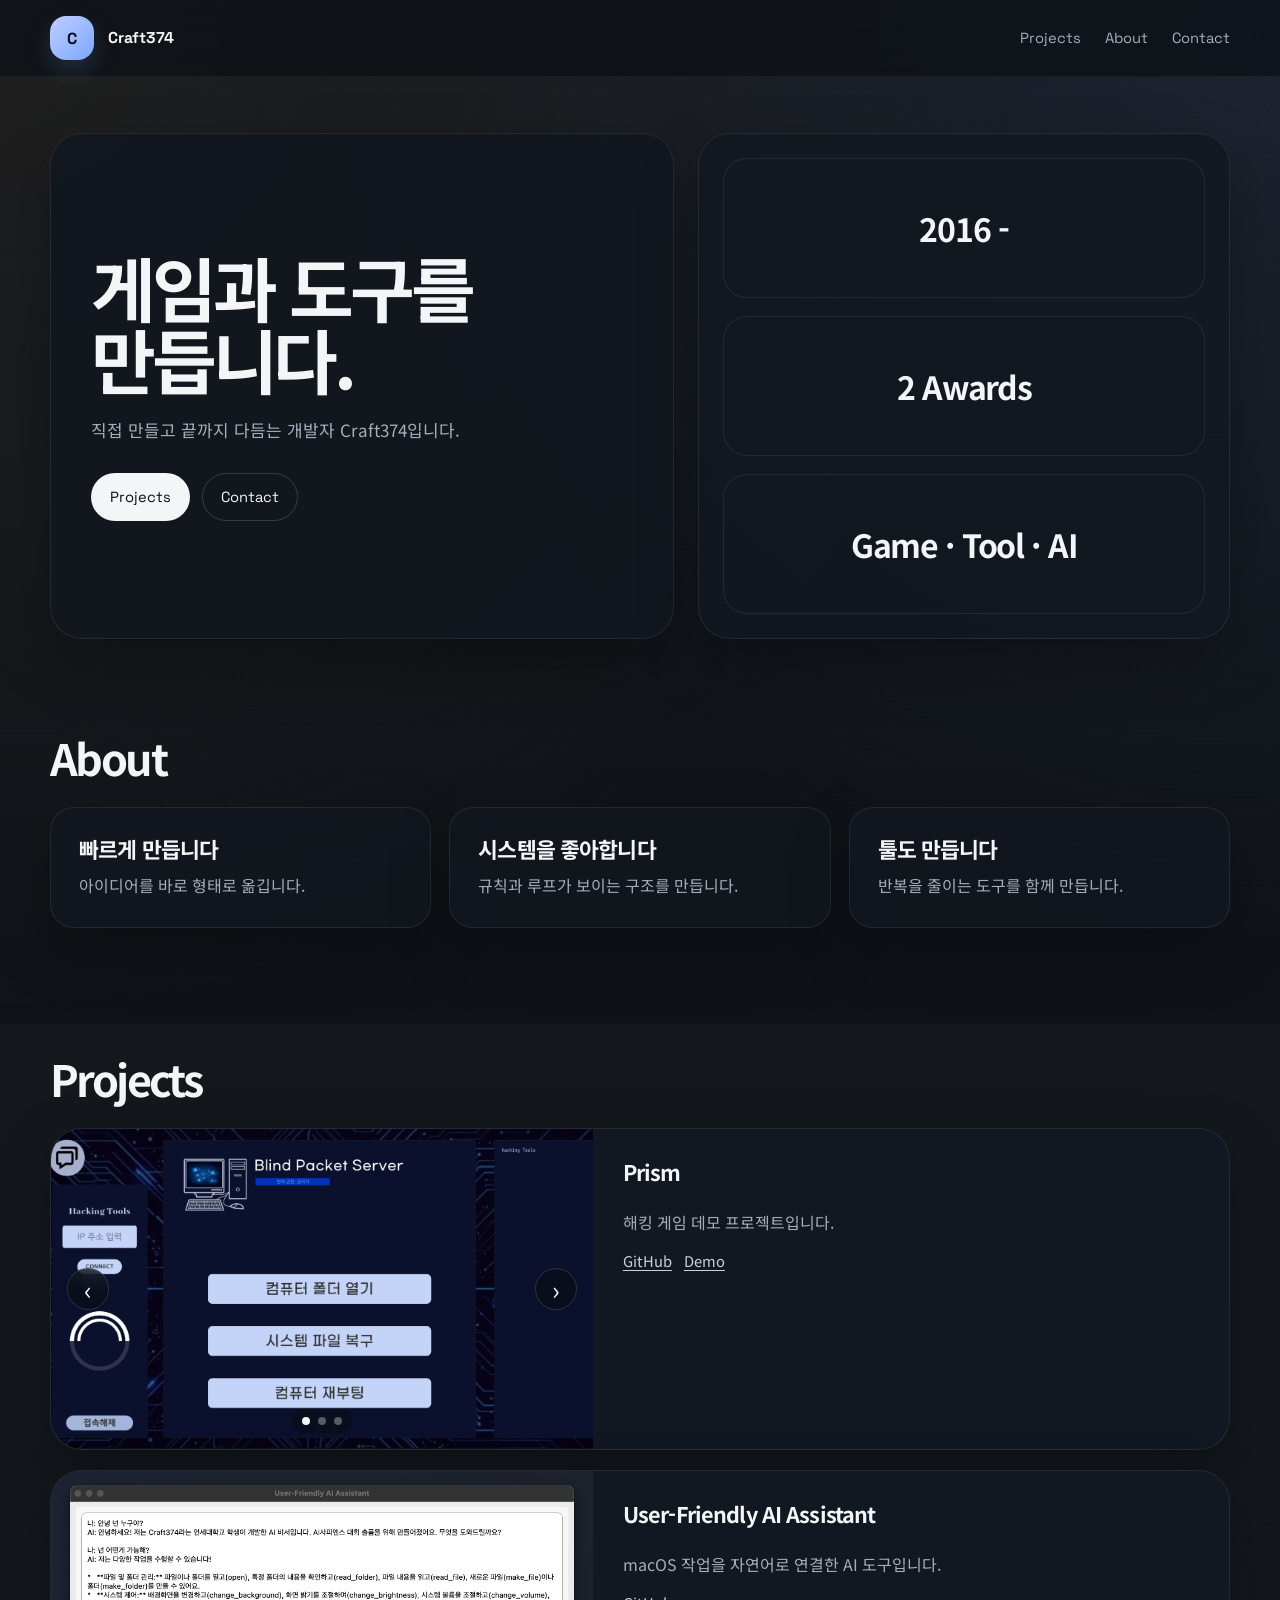
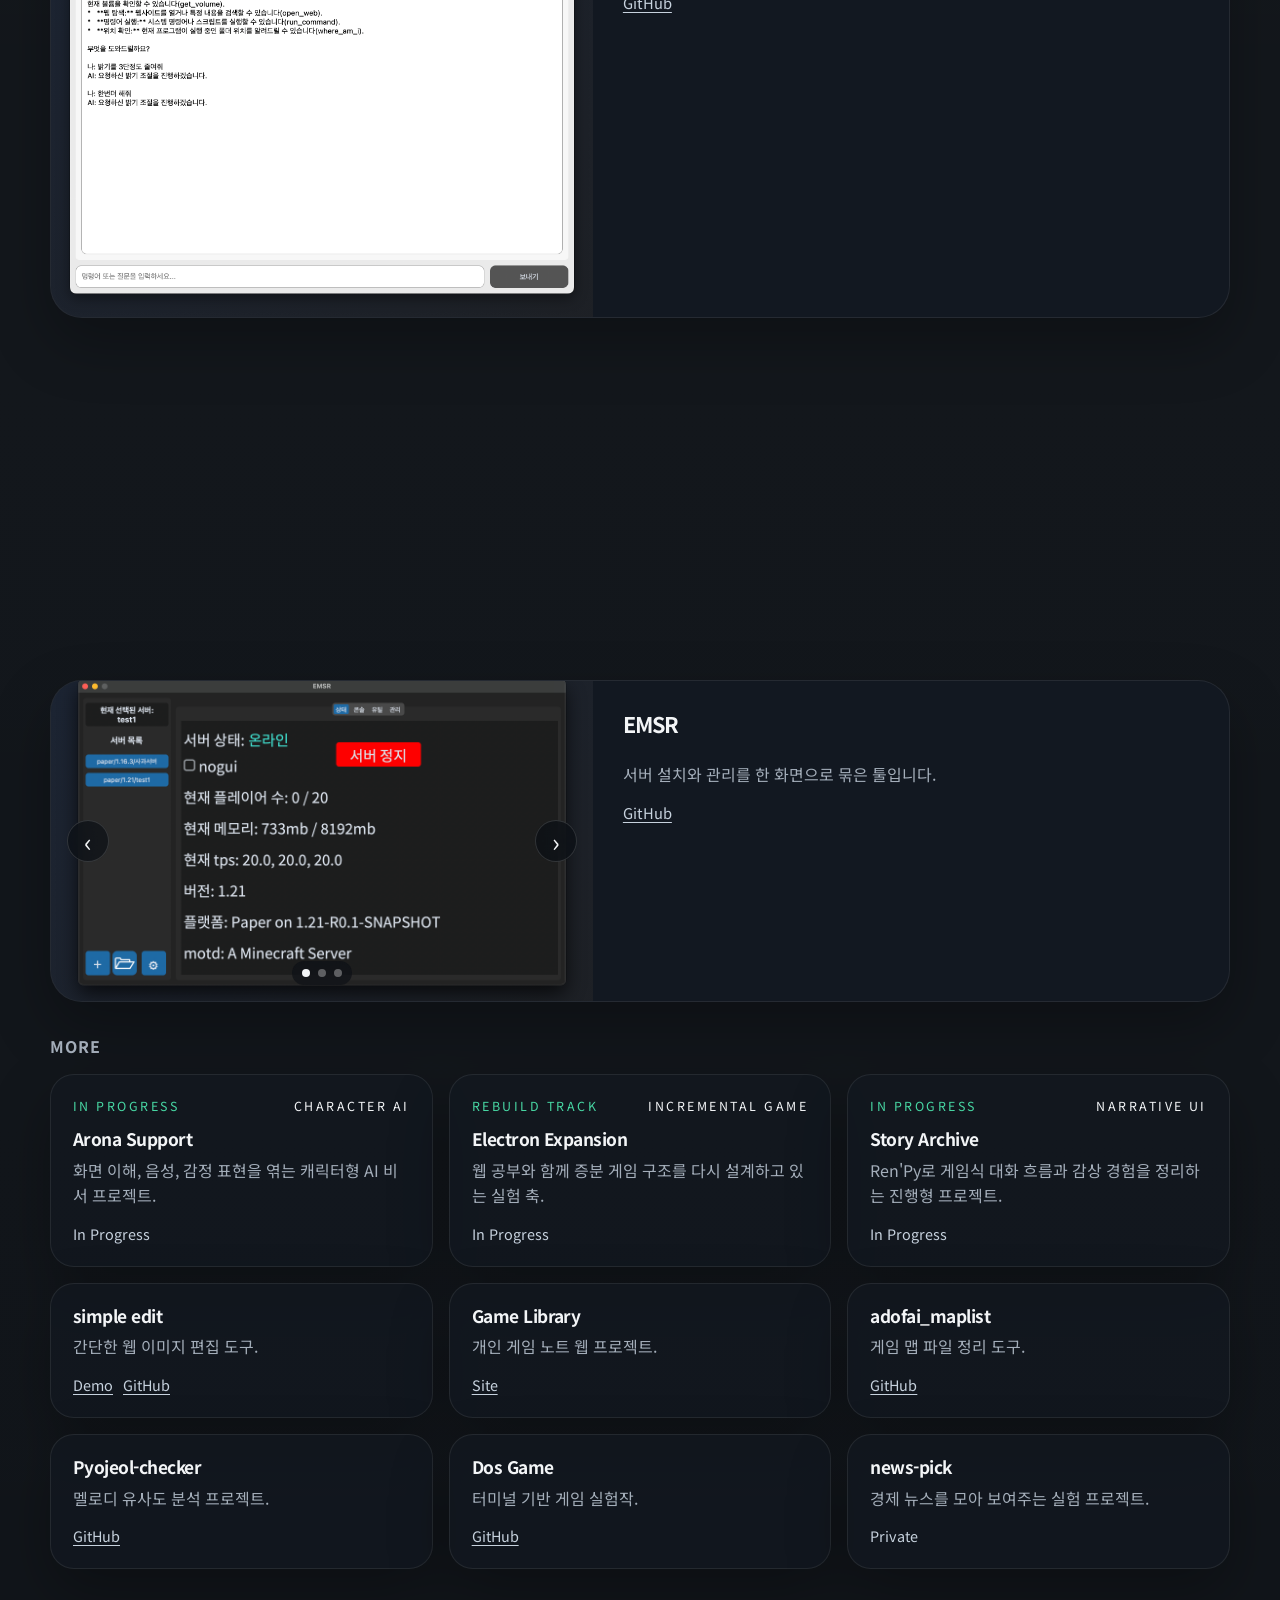
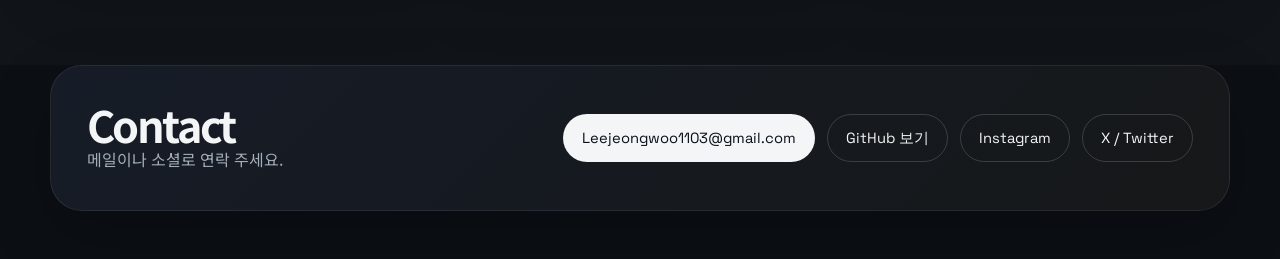
==== backup/index.html @ dc382eef "backup" ====
<!doctype html>
<html lang="ko">
  <head>
    <meta charset="UTF-8" />
    <meta
      name="viewport"
      content="width=device-width, initial-scale=1.0"
    />
    <title>Craft374 | Portfolio</title>
    <meta
      name="description"
      content="Craft374의 프로젝트와 작업을 담은 포트폴리오."
    />
    <meta name="theme-color" content="#0c1015" />
    <link rel="preconnect" href="https://fonts.googleapis.com" />
    <link rel="preconnect" href="https://fonts.gstatic.com" crossorigin />
    <link
      href="https://fonts.googleapis.com/css2?family=Noto+Sans+KR:wght@400;500;700;800&family=Space+Grotesk:wght@500;700&display=swap"
      rel="stylesheet"
    />
    <link rel="stylesheet" href="./styles.css" />
    <script defer src="./script.js"></script>
  </head>
  <body>
    <header class="site-header">
      <div class="shell site-header__inner">
        <a class="brand" href="#top" aria-label="맨 위로 이동">
          <span class="brand__mark">C</span>
          <span class="brand__text">
            <strong>Craft374</strong>
          </span>
        </a>

        <button
          class="nav-toggle"
          type="button"
          aria-expanded="false"
          aria-controls="site-nav"
          aria-label="메뉴 열기"
        >
          <span></span>
          <span></span>
        </button>

        <nav class="site-nav" id="site-nav" aria-label="주요 메뉴">
          <a href="#projects" data-nav-link>Projects</a>
          <a href="#about" data-nav-link>About</a>
          <a href="#contact" data-nav-link>Contact</a>
        </nav>
      </div>
    </header>

    <main id="top">
      <section class="hero" id="intro">
        <div class="shell hero__inner">
          <div class="hero__copy" data-reveal>
            <h1>
              게임과 도구를
              <br />
              만듭니다.
            </h1>
            <p class="hero__lede">
              직접 만들고 끝까지 다듬는 개발자 Craft374입니다.
            </p>

            <div class="hero__actions">
              <a class="button button--primary" href="#projects">Projects</a>
              <a class="button button--secondary" href="#contact">Contact</a>
            </div>
          </div>

          <aside class="hero__panel" data-reveal>
            <div class="hero-facts">
              <article class="hero-card hero-card--stat">
                <strong>2016 -</strong>
              </article>
              <article class="hero-card hero-card--stat">
                <strong>2 Awards</strong>
              </article>
              <article class="hero-card hero-card--stat">
                <strong>Game · Tool · AI</strong>
              </article>
            </div>
          </aside>
        </div>
      </section>

      <section class="section" id="about">
        <div class="shell">
          <div class="section-heading" data-reveal>
            <h2>About</h2>
          </div>

          <div class="summary-grid">
            <article class="summary-card" data-reveal>
              <h3>빠르게 만듭니다</h3>
              <p>아이디어를 바로 형태로 옮깁니다.</p>
            </article>

            <article class="summary-card" data-reveal>
              <h3>시스템을 좋아합니다</h3>
              <p>규칙과 루프가 보이는 구조를 만듭니다.</p>
            </article>

            <article class="summary-card" data-reveal>
              <h3>툴도 만듭니다</h3>
              <p>반복을 줄이는 도구를 함께 만듭니다.</p>
            </article>
          </div>
        </div>
      </section>

      <section class="section section--soft" id="projects">
        <div class="shell">
          <div class="section-heading" data-reveal>
            <h2>Projects</h2>
          </div>

          <div class="project-list">
            <article class="project-card" data-reveal>
              <div class="project-card__media">
                <div class="project-carousel" data-carousel>
                  <div class="project-carousel__track">
                    <figure class="project-carousel__slide is-active">
                      <img
                        src="../assets/projects/prism-1.webp"
                        alt="Prism 프로젝트 화면 1"
                        loading="lazy"
                      />
                    </figure>
                    <figure class="project-carousel__slide">
                      <img
                        src="../assets/projects/prism-2.webp"
                        alt="Prism 프로젝트 화면 2"
                        loading="lazy"
                      />
                    </figure>
                    <figure class="project-carousel__slide">
                      <img
                        src="../assets/projects/prism-3.webp"
                        alt="Prism 프로젝트 화면 3"
                        loading="lazy"
                      />
                    </figure>
                  </div>
                  <button class="project-carousel__button project-carousel__button--prev" type="button" data-carousel-prev aria-label="이전 이미지">
                    <span aria-hidden="true">‹</span>
                  </button>
                  <button class="project-carousel__button project-carousel__button--next" type="button" data-carousel-next aria-label="다음 이미지">
                    <span aria-hidden="true">›</span>
                  </button>
                  <div class="project-carousel__dots">
                    <button class="project-carousel__dot is-active" type="button" data-carousel-dot="0" aria-label="Prism 이미지 1"></button>
                    <button class="project-carousel__dot" type="button" data-carousel-dot="1" aria-label="Prism 이미지 2"></button>
                    <button class="project-carousel__dot" type="button" data-carousel-dot="2" aria-label="Prism 이미지 3"></button>
                  </div>
                </div>
              </div>

              <div class="project-card__body">
                <h3>Prism</h3>
                <p>해킹 게임 데모 프로젝트입니다.</p>
                <div class="project-card__actions">
                  <a href="https://github.com/Craft374/Prism" target="_blank" rel="noreferrer">
                    GitHub
                  </a>
                  <a href="http://prism-project.kro.kr/" target="_blank" rel="noreferrer">
                    Demo
                  </a>
                </div>
              </div>
            </article>

            <article class="project-card" data-reveal>
              <div class="project-card__media">
                <img
                  src="../assets/projects/assistant-demo.webp"
                  alt="User-Friendly AI Assistant 대표 화면"
                  loading="lazy"
                />
              </div>

              <div class="project-card__body">
                <h3>User-Friendly AI Assistant</h3>
                <p>macOS 작업을 자연어로 연결한 AI 도구입니다.</p>
                <div class="project-card__actions">
                  <a
                    href="https://github.com/Craft374/User-Friendly-AI-Assistant"
                    target="_blank"
                    rel="noreferrer"
                  >
                    GitHub
                  </a>
                </div>
              </div>
            </article>

            <article class="project-card" data-reveal>
              <div class="project-card__media project-card__media--root">
                <div class="video-frame">
                  <iframe
                    src="https://www.youtube-nocookie.com/embed/mkcbecmEHtA?rel=0&modestbranding=1"
                    title="Root 프로젝트 영상"
                    loading="lazy"
                    allow="accelerometer; autoplay; clipboard-write; encrypted-media; gyroscope; picture-in-picture; web-share"
                    referrerpolicy="strict-origin-when-cross-origin"
                    allowfullscreen
                  ></iframe>
                </div>
              </div>

              <div class="project-card__body">
                <h3>Root</h3>
                <p>스터디 플래너 앱 프로젝트입니다.</p>
                <div class="project-card__actions">
                  <a
                    href="https://github.com/Craft374/Yangil_Study_Planner"
                    target="_blank"
                    rel="noreferrer"
                  >
                    GitHub
                  </a>
                  <a
                    href="https://www.youtube.com/watch?v=mkcbecmEHtA"
                    target="_blank"
                    rel="noreferrer"
                  >
                    Video
                  </a>
                </div>
              </div>
            </article>

            <article class="project-card" data-reveal>
              <div class="project-card__media">
                <div class="project-carousel" data-carousel>
                  <div class="project-carousel__track">
                    <figure class="project-carousel__slide is-active">
                      <img
                        src="../assets/projects/emsr-dashboard-1.webp"
                        alt="EMSR 프로젝트 화면 1"
                        loading="lazy"
                      />
                    </figure>
                    <figure class="project-carousel__slide">
                      <img
                        src="../assets/projects/emsr-dashboard-2.webp"
                        alt="EMSR 프로젝트 화면 2"
                        loading="lazy"
                      />
                    </figure>
                    <figure class="project-carousel__slide">
                      <img
                        src="../assets/projects/emsr-dashboard-3.webp"
                        alt="EMSR 프로젝트 화면 3"
                        loading="lazy"
                      />
                    </figure>
                  </div>
                  <button class="project-carousel__button project-carousel__button--prev" type="button" data-carousel-prev aria-label="이전 이미지">
                    <span aria-hidden="true">‹</span>
                  </button>
                  <button class="project-carousel__button project-carousel__button--next" type="button" data-carousel-next aria-label="다음 이미지">
                    <span aria-hidden="true">›</span>
                  </button>
                  <div class="project-carousel__dots">
                    <button class="project-carousel__dot is-active" type="button" data-carousel-dot="0" aria-label="EMSR 이미지 1"></button>
                    <button class="project-carousel__dot" type="button" data-carousel-dot="1" aria-label="EMSR 이미지 2"></button>
                    <button class="project-carousel__dot" type="button" data-carousel-dot="2" aria-label="EMSR 이미지 3"></button>
                  </div>
                </div>
              </div>

              <div class="project-card__body">
                <h3>EMSR</h3>
                <p>서버 설치와 관리를 한 화면으로 묶은 툴입니다.</p>
                <div class="project-card__actions">
                  <a
                    href="https://github.com/Craft374/Minecraft_server_manger"
                    target="_blank"
                    rel="noreferrer"
                  >
                    GitHub
                  </a>
                </div>
              </div>
            </article>
          </div>

          <div class="minor-projects" data-reveal>
            <h3 class="minor-projects__title">More</h3>
            <div class="minor-projects__grid">
              <article class="minor-card">
                <div class="minor-card__meta">
                  <span>In Progress</span>
                  <span>Character AI</span>
                </div>
                <h4>Arona Support</h4>
                <p>화면 이해, 음성, 감정 표현을 엮는 캐릭터형 AI 비서 프로젝트.</p>
                <div class="minor-card__actions">
                  <span>In Progress</span>
                </div>
              </article>

              <article class="minor-card">
                <div class="minor-card__meta">
                  <span>Rebuild Track</span>
                  <span>Incremental Game</span>
                </div>
                <h4>Electron Expansion</h4>
                <p>웹 공부와 함께 증분 게임 구조를 다시 설계하고 있는 실험 축.</p>
                <div class="minor-card__actions">
                  <span>In Progress</span>
                </div>
              </article>

              <article class="minor-card">
                <div class="minor-card__meta">
                  <span>In Progress</span>
                  <span>Narrative UI</span>
                </div>
                <h4>Story Archive</h4>
                <p>Ren'Py로 게임식 대화 흐름과 감상 경험을 정리하는 진행형 프로젝트.</p>
                <div class="minor-card__actions">
                  <span>In Progress</span>
                </div>
              </article>

              <article class="minor-card">
                <h4>simple edit</h4>
                <p>간단한 웹 이미지 편집 도구.</p>
                <div class="minor-card__actions">
                  <a href="https://craft374.github.io/simple_edit/" target="_blank" rel="noreferrer">Demo</a>
                  <a href="https://github.com/Craft374/simple_edit" target="_blank" rel="noreferrer">GitHub</a>
                </div>
              </article>

              <article class="minor-card">
                <h4>Game Library</h4>
                <p>개인 게임 노트 웹 프로젝트.</p>
                <div class="minor-card__actions">
                  <a href="http://game-info.kro.kr/" target="_blank" rel="noreferrer">Site</a>
                </div>
              </article>

              <article class="minor-card">
                <h4>adofai_maplist</h4>
                <p>게임 맵 파일 정리 도구.</p>
                <div class="minor-card__actions">
                  <a href="https://github.com/Craft374/adofai_maplist" target="_blank" rel="noreferrer">GitHub</a>
                </div>
              </article>

              <article class="minor-card">
                <h4>Pyojeol-checker</h4>
                <p>멜로디 유사도 분석 프로젝트.</p>
                <div class="minor-card__actions">
                  <a href="https://github.com/Craft374/Scientific_Task_Study" target="_blank" rel="noreferrer">GitHub</a>
                </div>
              </article>

              <article class="minor-card">
                <h4>Dos Game</h4>
                <p>터미널 기반 게임 실험작.</p>
                <div class="minor-card__actions">
                  <a href="https://github.com/Craft374/Dos_Game" target="_blank" rel="noreferrer">GitHub</a>
                </div>
              </article>

              <article class="minor-card">
                <h4>news-pick</h4>
                <p>경제 뉴스를 모아 보여주는 실험 프로젝트.</p>
                <div class="minor-card__actions">
                  <span>Private</span>
                </div>
              </article>
            </div>
          </div>
        </div>
      </section>
    </main>

    <footer class="contact" id="contact">
      <div class="shell contact__inner">
        <div class="contact__copy" data-reveal>
          <h2>Contact</h2>
          <p>메일이나 소셜로 연락 주세요.</p>
        </div>

        <div class="contact__actions" data-reveal>
          <a class="button button--primary" href="mailto:Leejeongwoo1103@gmail.com">
            Leejeongwoo1103@gmail.com
          </a>
          <a
            class="button button--secondary"
            href="https://github.com/Craft374"
            target="_blank"
            rel="noreferrer"
          >
            GitHub 보기
          </a>
          <a
            class="button button--secondary"
            href="https://www.instagram.com/craft374_/"
            target="_blank"
            rel="noreferrer"
          >
            Instagram
          </a>
          <a
            class="button button--secondary"
            href="https://x.com/Craft374_"
            target="_blank"
            rel="noreferrer"
          >
            X / Twitter
          </a>
        </div>
      </div>
    </footer>
  </body>
</html>
---- backup/styles.css ----
:root {
  --bg: #0c1015;
  --bg-soft: #11161d;
  --surface: rgba(18, 24, 32, 0.88);
  --surface-strong: #121821;
  --ink: #f3f5f7;
  --ink-soft: #a4aeba;
  --line: rgba(255, 255, 255, 0.08);
  --line-strong: rgba(255, 255, 255, 0.16);
  --accent: #8eb0ff;
  --accent-soft: rgba(142, 176, 255, 0.14);
  --accent-warm: #d3a56c;
  --shadow: 0 24px 60px rgba(0, 0, 0, 0.28);
  --radius-xl: 32px;
  --radius-lg: 24px;
  --radius-md: 18px;
  --radius-sm: 12px;
  --max-width: 1180px;
  --transition: 220ms ease;
}

*,
*::before,
*::after {
  box-sizing: border-box;
}

html {
  scroll-behavior: smooth;
}

body {
  margin: 0;
  font-family:
    "Noto Sans KR",
    "Apple SD Gothic Neo",
    "Malgun Gothic",
    sans-serif;
  color: var(--ink);
  background:
    radial-gradient(circle at top left, rgba(211, 165, 108, 0.08), transparent 28%),
    radial-gradient(circle at top right, rgba(142, 176, 255, 0.1), transparent 26%),
    linear-gradient(180deg, rgba(255, 255, 255, 0.02), rgba(255, 255, 255, 0)),
    var(--bg);
  text-rendering: optimizeLegibility;
  -webkit-font-smoothing: antialiased;
}

body.is-nav-open {
  overflow: hidden;
}

img {
  display: block;
  max-width: 100%;
}

a {
  color: inherit;
  text-decoration: none;
}

button {
  font: inherit;
  border: 0;
  background: none;
  cursor: pointer;
}

::selection {
  color: #ffffff;
  background: var(--accent);
}

.shell {
  width: min(calc(100% - 40px), var(--max-width));
  margin: 0 auto;
}

.site-header {
  position: sticky;
  top: 0;
  z-index: 30;
  padding: 16px 0;
  backdrop-filter: blur(14px);
  background: rgba(12, 16, 21, 0.72);
  border-bottom: 1px solid rgba(255, 255, 255, 0.05);
}

.site-header__inner {
  display: flex;
  align-items: center;
  gap: 24px;
}

.brand {
  display: inline-flex;
  align-items: center;
  gap: 14px;
  min-width: 0;
}

.brand__mark {
  display: grid;
  place-items: center;
  width: 44px;
  height: 44px;
  border-radius: 16px;
  font-family: "Space Grotesk", sans-serif;
  font-size: 1rem;
  font-weight: 700;
  color: #09101a;
  background: linear-gradient(135deg, #bcd0ff, #7ea5ff);
  box-shadow: 0 10px 24px rgba(126, 165, 255, 0.18);
}

.brand__text {
  display: block;
}

.brand__text strong,
.site-nav a,
.button {
  font-family: "Space Grotesk", sans-serif;
}

.brand__text strong {
  display: block;
  font-size: 0.98rem;
}

.site-nav {
  display: flex;
  align-items: center;
  gap: 24px;
  margin-left: auto;
}

.site-nav a {
  font-size: 0.92rem;
  color: var(--ink-soft);
  transition: color var(--transition);
}

.site-nav a:hover {
  color: var(--ink);
}

.nav-toggle {
  display: none;
  width: 46px;
  height: 46px;
  align-items: center;
  justify-content: center;
  flex-direction: column;
  gap: 5px;
  margin-left: auto;
  border: 1px solid var(--line);
  border-radius: 16px;
}

.nav-toggle span {
  width: 18px;
  height: 2px;
  border-radius: 999px;
  background: var(--ink);
  transition: transform var(--transition), opacity var(--transition);
}

.section {
  padding: 32px 0 96px;
}

.section--soft {
  background: rgba(255, 255, 255, 0.02);
}

.hero {
  padding: 56px 0 64px;
}

.hero__inner {
  display: grid;
  grid-template-columns: minmax(0, 1.08fr) minmax(340px, 0.92fr);
  gap: 24px;
  align-items: stretch;
}

.hero__copy,
.hero__panel,
.summary-card,
.project-card,
.contact__inner {
  border: 1px solid var(--line);
  box-shadow: var(--shadow);
}

.hero__copy {
  display: flex;
  flex-direction: column;
  justify-content: center;
  background: rgba(18, 24, 32, 0.9);
  border-radius: var(--radius-xl);
  padding: 40px;
}

.hero__panel {
  height: 100%;
  background: rgba(18, 24, 32, 0.76);
  border-radius: var(--radius-xl);
  padding: 24px;
}

.hero__copy h1,
.section-heading h2,
.contact__copy h2 {
  margin: 0;
  font-size: clamp(2.5rem, 5.5vw, 4.8rem);
  line-height: 1.02;
  letter-spacing: -0.06em;
}

.section-heading h2,
.contact__copy h2 {
  font-size: clamp(1.8rem, 4vw, 2.7rem);
}

.hero__lede,
.project-card__body p,
.summary-card p,
.contact__copy p {
  margin: 0;
  font-size: 1rem;
  line-height: 1.7;
  color: var(--ink-soft);
}

.hero__lede {
  max-width: 39rem;
  margin-top: 22px;
  font-size: 1.06rem;
}

.hero__actions,
.project-card__actions,
.contact__actions {
  display: flex;
  flex-wrap: wrap;
  gap: 12px;
}

.hero__actions {
  margin-top: 28px;
}

.button {
  display: inline-flex;
  align-items: center;
  justify-content: center;
  min-height: 48px;
  padding: 0 18px;
  border-radius: 999px;
  border: 1px solid transparent;
  font-size: 0.92rem;
  transition:
    transform var(--transition),
    background var(--transition),
    border-color var(--transition);
}

.button:hover {
  transform: translateY(-1px);
}

.button--primary {
  color: #09101a;
  background: #f3f5f7;
}

.button--secondary {
  color: var(--ink);
  background: transparent;
  border-color: var(--line-strong);
}

.hero__panel {
  display: grid;
  gap: 18px;
}

.hero-card {
  background: var(--surface);
  border: 1px solid var(--line);
  border-radius: var(--radius-lg);
  padding: 24px;
}

.hero-card__label,
.hero-card span {
  display: block;
  margin: 0;
  font-size: 0.88rem;
  color: var(--ink-soft);
}

.hero-card h2,
.hero-card strong {
  margin: 8px 0 0;
  font-size: 1.45rem;
  line-height: 1.2;
  letter-spacing: -0.04em;
}

.hero-card p {
  margin: 14px 0 0;
  color: var(--ink-soft);
  line-height: 1.65;
}

.hero-facts {
  display: grid;
  grid-template-rows: repeat(3, minmax(0, 1fr));
  gap: 18px;
  height: 100%;
}

.hero-card--stat {
  display: flex;
  align-items: center;
  justify-content: center;
  min-height: 140px;
  text-align: center;
}

.hero-card--stat strong {
  margin: 0;
  font-size: clamp(1.4rem, 3vw, 2rem);
}

.summary-grid {
  grid-template-columns: repeat(3, minmax(0, 1fr));
  display: grid;
  gap: 18px;
}

.summary-card {
  background: rgba(18, 24, 32, 0.72);
  border-radius: var(--radius-lg);
  padding: 28px;
}

.summary-card h3,
.project-card__body h3 {
  margin: 0 0 10px;
  font-size: 1.35rem;
  line-height: 1.2;
  letter-spacing: -0.04em;
}

.section-heading {
  display: grid;
  gap: 14px;
  margin-bottom: 28px;
}

.project-list {
  display: grid;
  gap: 20px;
}

.project-card {
  display: grid;
  grid-template-columns: minmax(0, 0.92fr) minmax(0, 1.08fr);
  gap: 0;
  overflow: hidden;
  border-radius: var(--radius-xl);
  background: var(--surface-strong);
}

.project-card__media {
  position: relative;
  overflow: hidden;
  min-height: 320px;
  background: linear-gradient(135deg, rgba(142, 176, 255, 0.08), rgba(211, 165, 108, 0.06));
}

.project-card__media img {
  width: 100%;
  height: 100%;
  object-fit: cover;
}

.project-card__body {
  display: grid;
  align-content: start;
  gap: 14px;
  padding: 30px;
}

.project-card__actions a,
.project-card__actions span {
  font-size: 0.92rem;
  color: #c7d2de;
}

.project-card__actions a {
  text-decoration: underline;
  text-underline-offset: 0.18em;
}

.project-carousel,
.project-carousel__track,
.project-carousel__slide {
  height: 100%;
  min-height: inherit;
}

.project-carousel {
  position: relative;
  min-height: inherit;
}

.project-carousel__track {
  position: relative;
}

.project-carousel__slide {
  position: absolute;
  inset: 0;
  margin: 0;
  opacity: 0;
  transition: opacity 320ms ease;
}

.project-carousel__slide.is-active {
  opacity: 1;
  z-index: 1;
}

.project-carousel__button {
  position: absolute;
  top: 50%;
  z-index: 2;
  display: inline-flex;
  align-items: center;
  justify-content: center;
  width: 42px;
  height: 42px;
  border: 1px solid rgba(255, 255, 255, 0.14);
  border-radius: 999px;
  background: rgba(10, 14, 20, 0.66);
  color: #f3f5f7;
  transform: translateY(-50%);
  backdrop-filter: blur(10px);
}

.project-carousel__button--prev {
  left: 16px;
}

.project-carousel__button--next {
  right: 16px;
}

.project-carousel__button span {
  font-size: 1.6rem;
  line-height: 1;
}

.project-carousel__dots {
  position: absolute;
  left: 50%;
  bottom: 16px;
  z-index: 2;
  display: inline-flex;
  gap: 8px;
  padding: 8px 10px;
  border-radius: 999px;
  background: rgba(10, 14, 20, 0.56);
  transform: translateX(-50%);
  backdrop-filter: blur(10px);
}

.project-carousel__dot {
  width: 8px;
  height: 8px;
  padding: 0;
  border-radius: 999px;
  background: rgba(255, 255, 255, 0.32);
}

.project-carousel__dot.is-active {
  background: #f3f5f7;
}

.project-card__media--root {
  background: #090c10;
}

.video-frame {
  width: 100%;
  height: 100%;
  min-height: inherit;
  background: #090c10;
}

.video-frame iframe {
  width: 100%;
  height: 100%;
  border: 0;
  display: block;
}

.root-preview {
  display: grid;
  place-items: center;
  width: 100%;
  height: 100%;
  background:
    radial-gradient(circle at top, rgba(142, 176, 255, 0.16), transparent 36%),
    linear-gradient(180deg, rgba(255, 255, 255, 0.02), rgba(255, 255, 255, 0)),
    #101721;
}

.root-preview__phone {
  position: relative;
  width: min(100%, 220px);
  aspect-ratio: 9 / 18;
  padding: 14px;
  border-radius: 32px;
  background: linear-gradient(180deg, #1b2430, #0c1118);
  box-shadow:
    inset 0 0 0 1px rgba(255, 255, 255, 0.06),
    0 20px 40px rgba(0, 0, 0, 0.34);
}

.root-preview__camera {
  position: absolute;
  top: 10px;
  left: 50%;
  width: 72px;
  height: 8px;
  border-radius: 999px;
  background: rgba(255, 255, 255, 0.08);
  transform: translateX(-50%);
}

.root-preview__screen {
  display: grid;
  gap: 10px;
  height: 100%;
  padding: 14px;
  border-radius: 24px;
  background:
    linear-gradient(180deg, rgba(126, 165, 255, 0.2), rgba(18, 24, 32, 0)),
    #121a24;
}

.root-preview__hero {
  height: 112px;
  border-radius: 18px;
  background: linear-gradient(135deg, rgba(126, 165, 255, 0.54), rgba(211, 165, 108, 0.3));
}

.root-preview__title {
  margin-top: 4px;
  font-family: "Space Grotesk", sans-serif;
  font-size: 1.1rem;
  font-weight: 700;
  letter-spacing: 0.1em;
}

.root-preview__row {
  height: 12px;
  border-radius: 999px;
  background: rgba(255, 255, 255, 0.1);
}

.root-preview__row--short {
  width: 72%;
}

.root-preview__grid {
  display: grid;
  grid-template-columns: 1fr 1fr;
  gap: 10px;
  margin-top: auto;
}

.root-preview__grid span {
  display: block;
  aspect-ratio: 1;
  border-radius: 16px;
  background: rgba(255, 255, 255, 0.08);
}

.contact {
  padding: 0 0 48px;
}

.contact__inner {
  display: grid;
  grid-template-columns: minmax(0, 1fr) auto;
  gap: 24px;
  align-items: center;
  padding: 36px;
  border-radius: var(--radius-xl);
  background: linear-gradient(135deg, rgba(142, 176, 255, 0.08), rgba(211, 165, 108, 0.05));
}

.minor-projects {
  margin-top: 32px;
}

.minor-projects__title {
  margin: 0 0 16px;
  font-size: 1rem;
  letter-spacing: 0.06em;
  text-transform: uppercase;
  color: var(--ink-soft);
}

.minor-projects__grid {
  display: grid;
  grid-template-columns: repeat(3, minmax(0, 1fr));
  gap: 16px;
}

.minor-card {
  padding: 22px;
  border: 1px solid var(--line);
  border-radius: var(--radius-lg);
  background: rgba(18, 24, 32, 0.72);
  box-shadow: var(--shadow);
}

.minor-card h4 {
  margin: 0 0 8px;
  font-size: 1.08rem;
  line-height: 1.2;
  letter-spacing: -0.03em;
}

.minor-card__meta {
  display: flex;
  justify-content: space-between;
  gap: 12px;
  margin-bottom: 14px;
  font-size: 0.78rem;
  letter-spacing: 0.2em;
  text-transform: uppercase;
}

.minor-card__meta span:first-child {
  color: #48d8a4;
}

.minor-card__meta span:last-child {
  color: var(--ink-dim);
}

.minor-card p {
  margin: 0;
  color: var(--ink-soft);
  line-height: 1.6;
}

.minor-card__actions {
  display: flex;
  flex-wrap: wrap;
  gap: 10px;
  margin-top: 14px;
}

.minor-card__actions a {
  font-size: 0.9rem;
  color: #c7d2de;
  text-decoration: underline;
  text-underline-offset: 0.18em;
}

.minor-card__actions span {
  font-size: 0.9rem;
  color: #c7d2de;
}

[data-reveal] {
  opacity: 0;
  transform: translateY(18px);
  transition:
    opacity 500ms ease,
    transform 500ms ease;
}

[data-reveal].is-visible {
  opacity: 1;
  transform: translateY(0);
}

@media (max-width: 980px) {
  .hero__inner,
  .project-card,
  .contact__inner {
    grid-template-columns: 1fr;
  }

  .summary-grid {
    grid-template-columns: 1fr 1fr;
  }

  .minor-projects__grid {
    grid-template-columns: 1fr 1fr;
  }

  .project-card__media {
    min-height: 280px;
  }
}

@media (max-width: 760px) {
  .site-header__inner {
    flex-wrap: wrap;
  }

  .nav-toggle {
    display: inline-flex;
  }

  .site-nav {
    display: none;
    width: 100%;
    flex-direction: column;
    align-items: flex-start;
    gap: 14px;
    padding: 6px 0 2px;
  }

  body.is-nav-open .site-nav {
    display: flex;
  }

  body.is-nav-open .nav-toggle span:first-child {
    transform: translateY(3.5px) rotate(45deg);
  }

  body.is-nav-open .nav-toggle span:last-child {
    transform: translateY(-3.5px) rotate(-45deg);
  }

  .hero {
    padding-top: 36px;
  }

  .hero__copy,
  .hero__panel,
  .summary-card,
  .contact__inner {
    padding: 24px;
  }

  .hero__copy h1,
  .section-heading h2,
  .contact__copy h2 {
    font-size: clamp(2rem, 10vw, 3rem);
  }

  .summary-grid {
    grid-template-columns: 1fr;
  }

  .minor-projects__grid {
    grid-template-columns: 1fr;
  }

  .project-card__body {
    padding: 24px;
  }

  .project-card__media {
    min-height: 240px;
  }

  .minor-card__meta {
    flex-direction: column;
    gap: 6px;
  }

  .project-carousel__button {
    width: 38px;
    height: 38px;
  }

  .root-preview__phone {
    width: min(100%, 200px);
  }

  .contact__actions {
    width: 100%;
  }

  .contact__actions .button {
    width: 100%;
  }
}

@media (prefers-reduced-motion: reduce) {
  html {
    scroll-behavior: auto;
  }

  *,
  *::before,
  *::after {
    animation: none !important;
    transition: none !important;
  }

  [data-reveal] {
    opacity: 1;
    transform: none;
  }
}
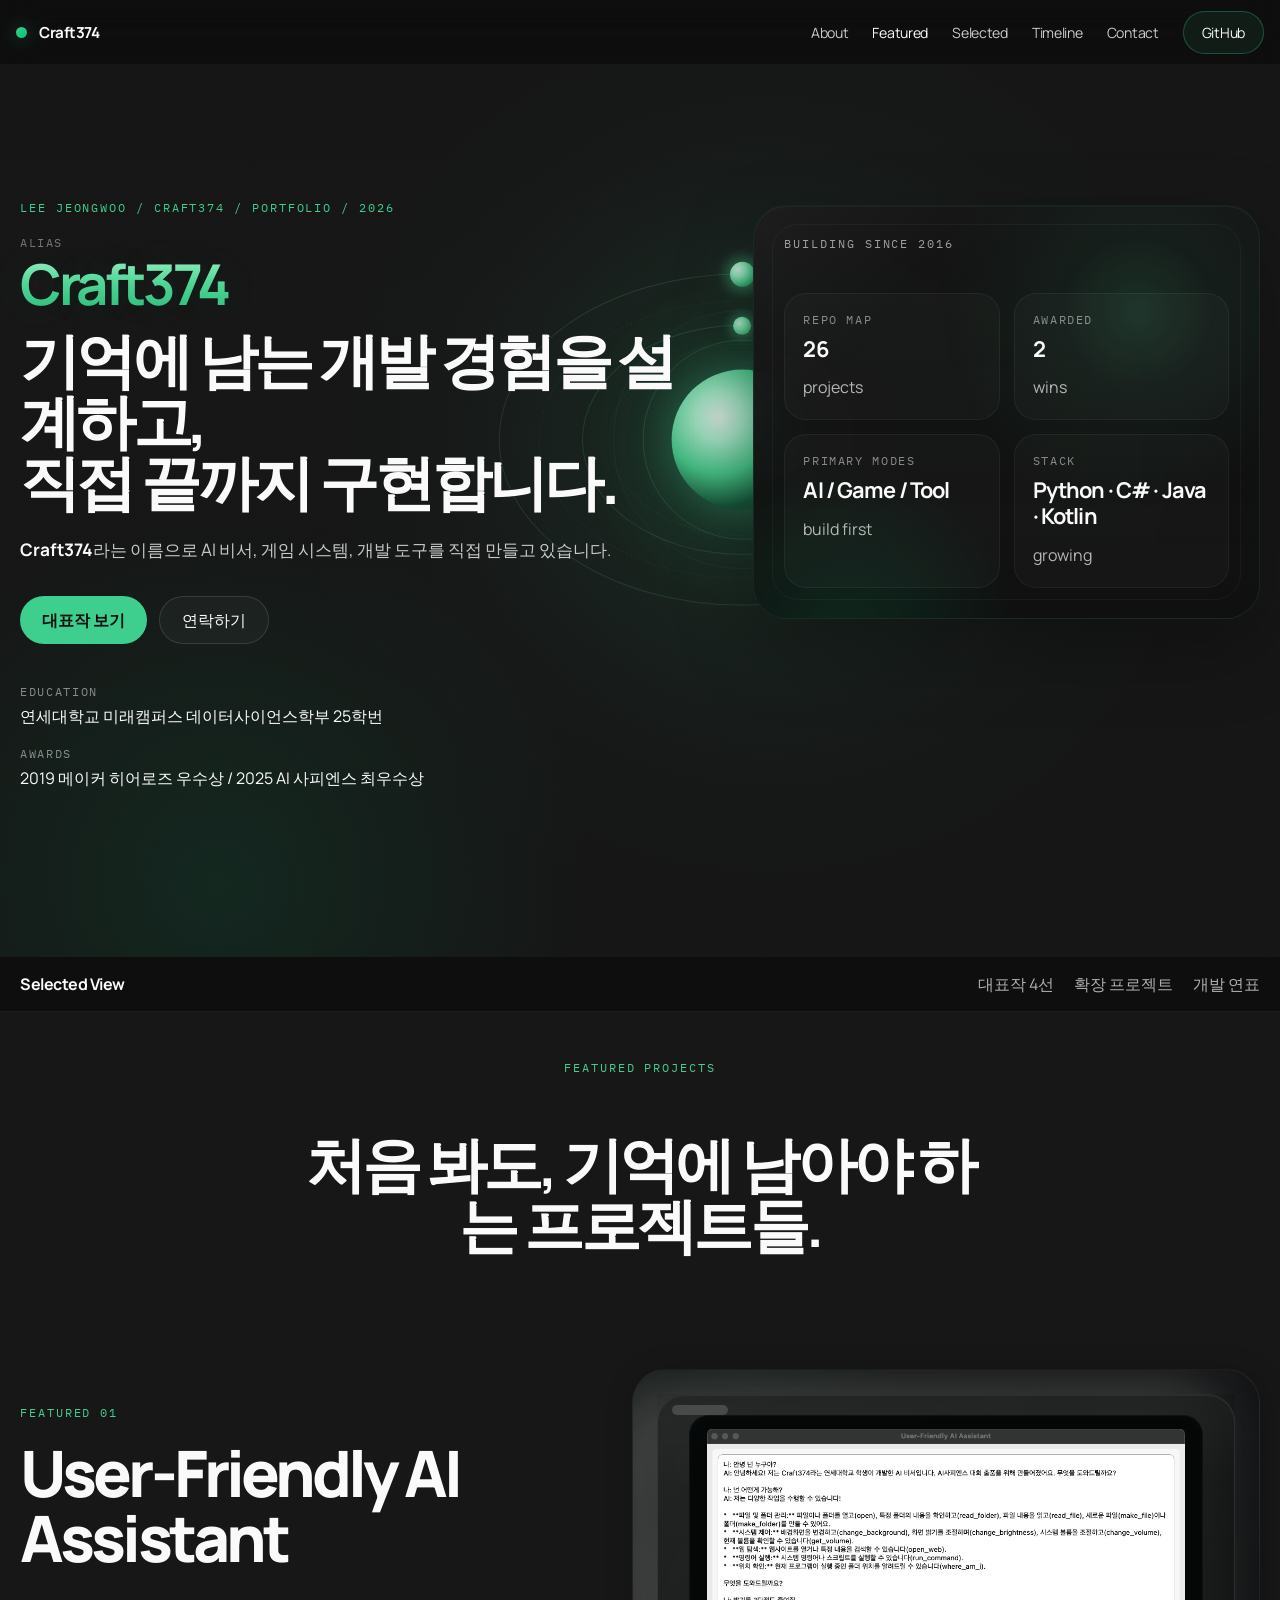
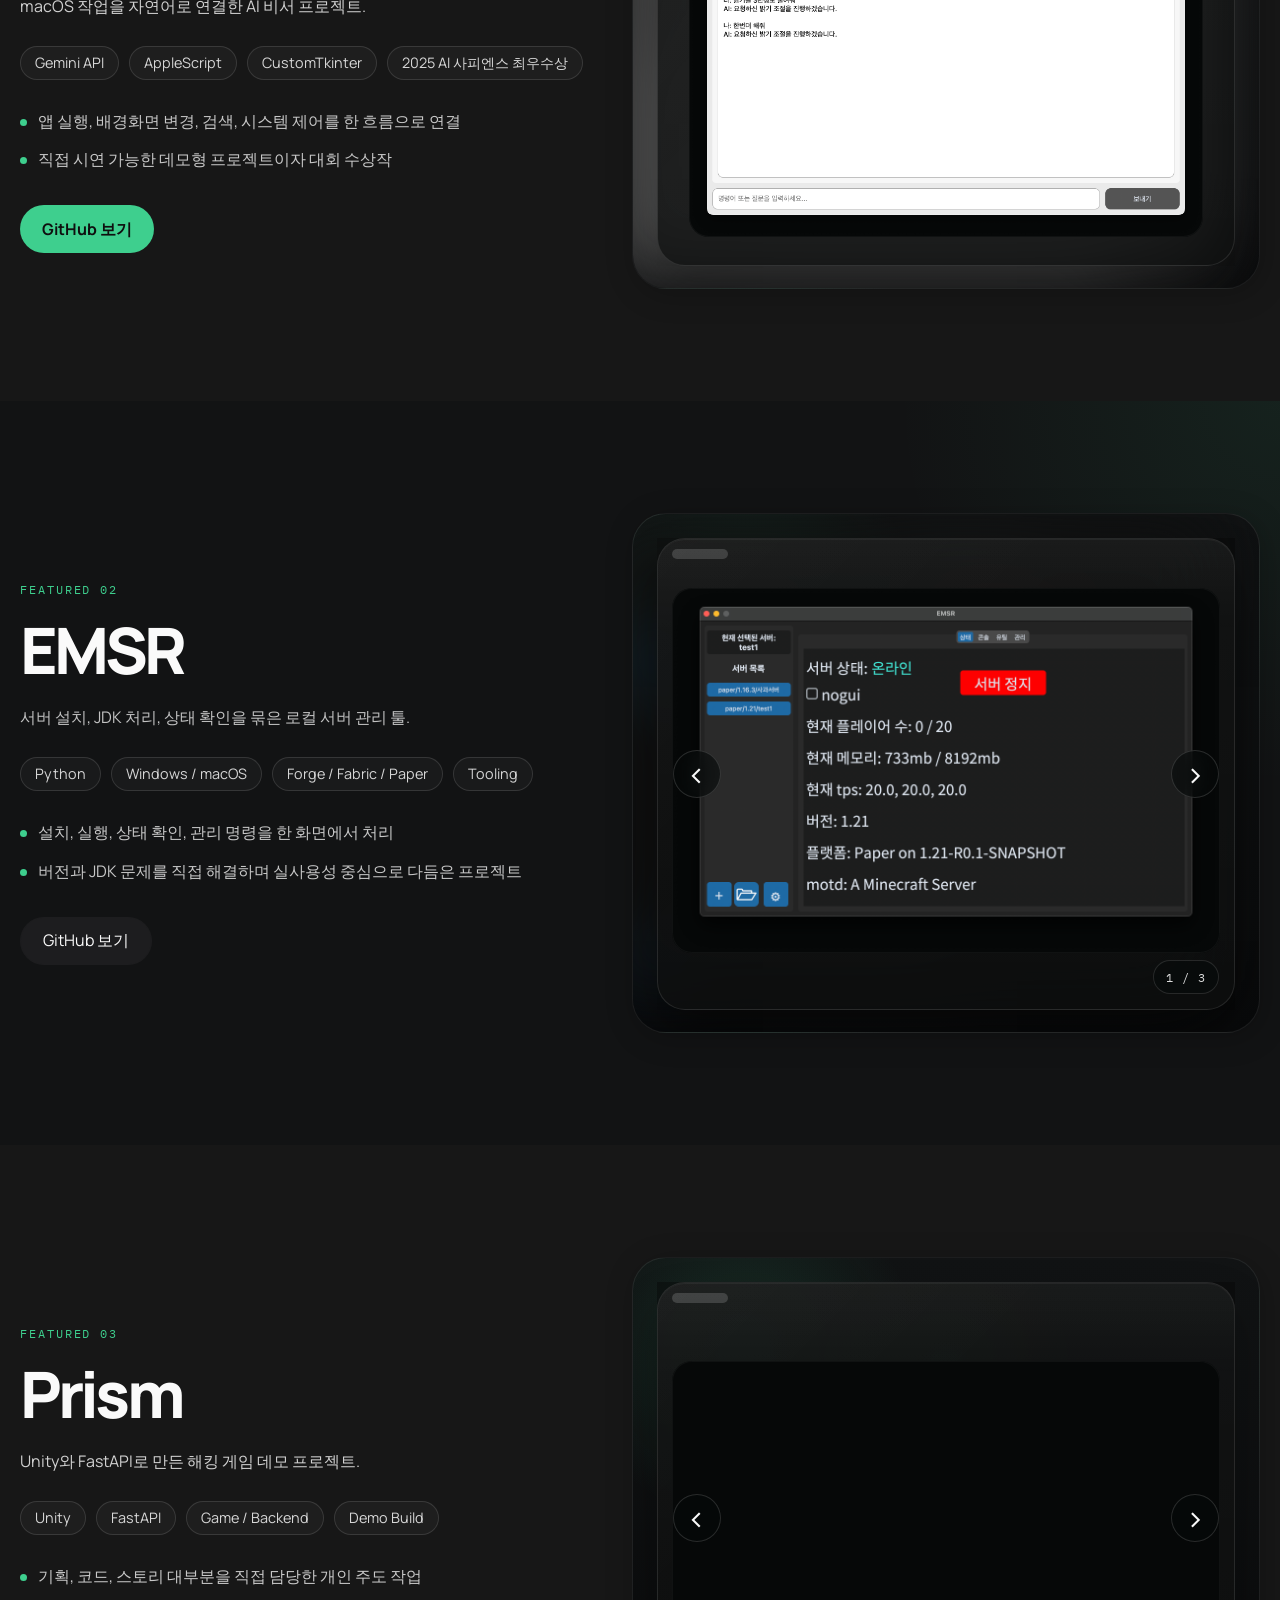
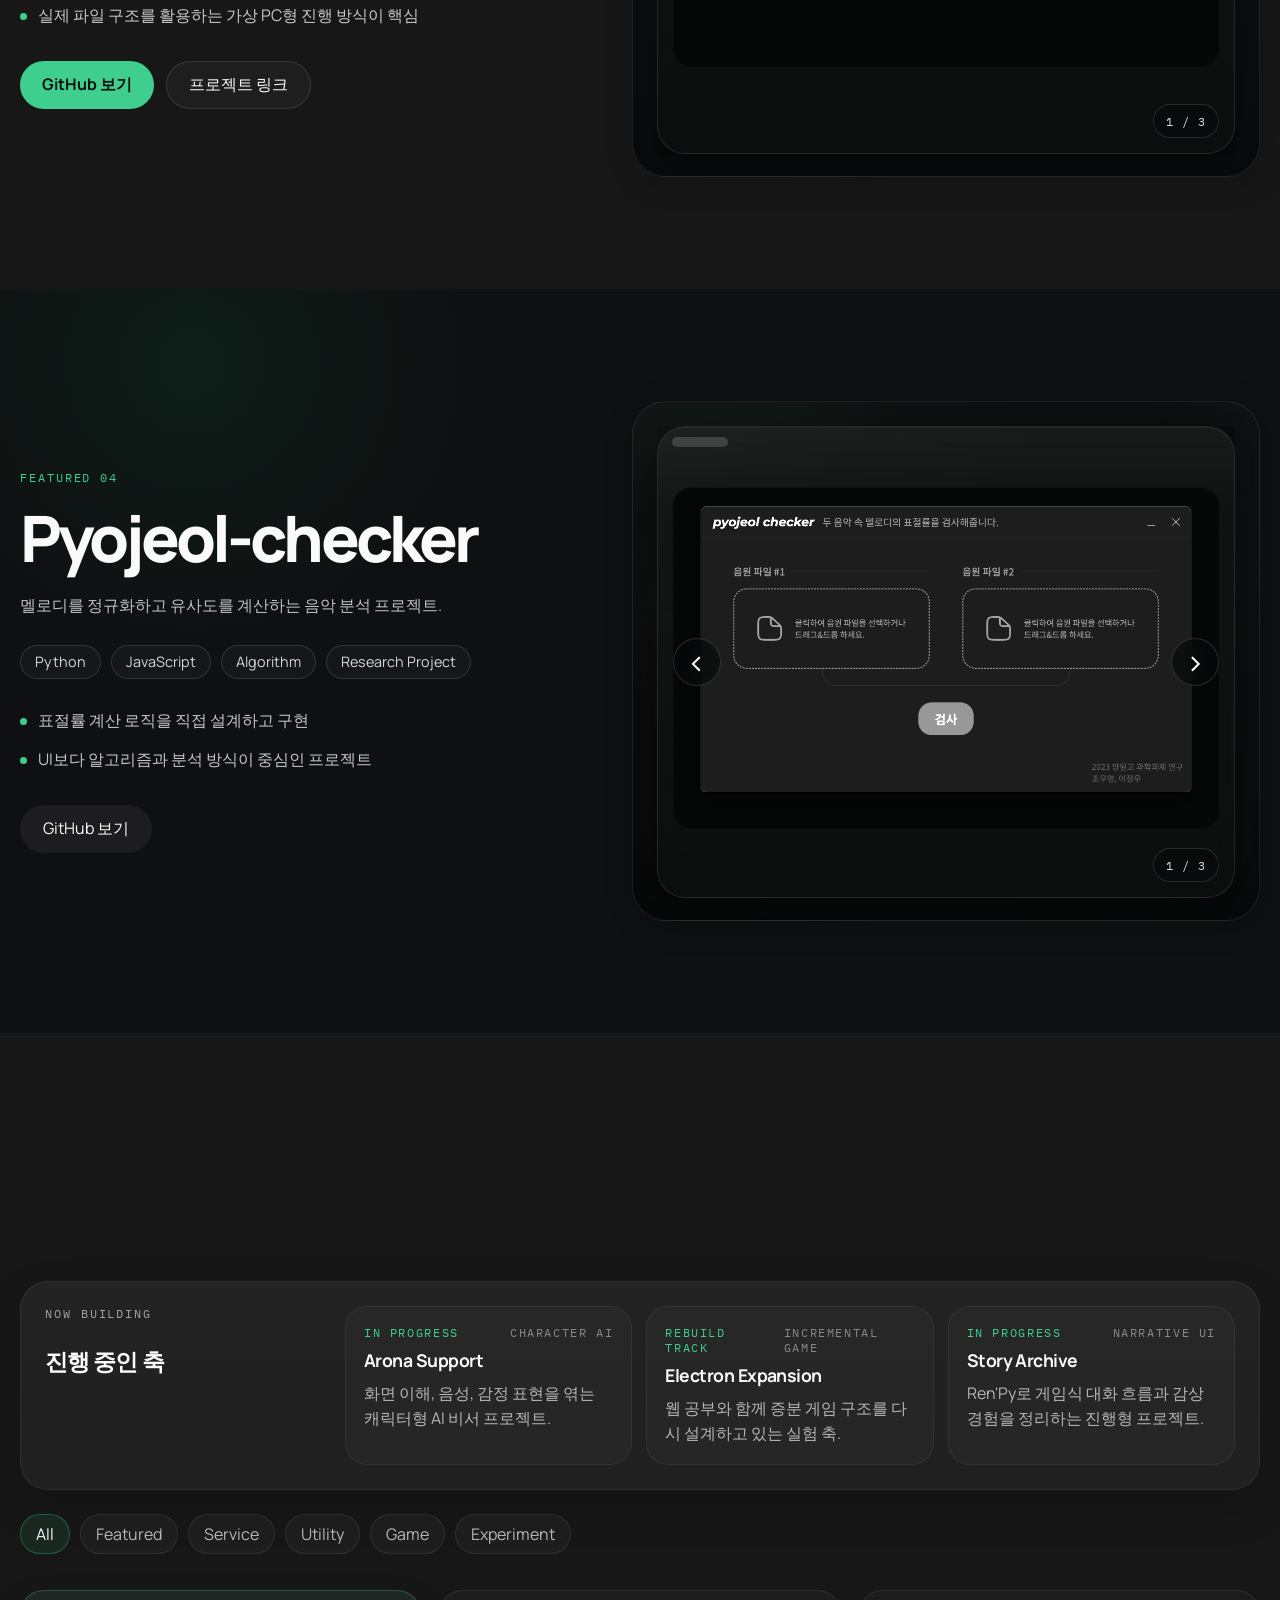
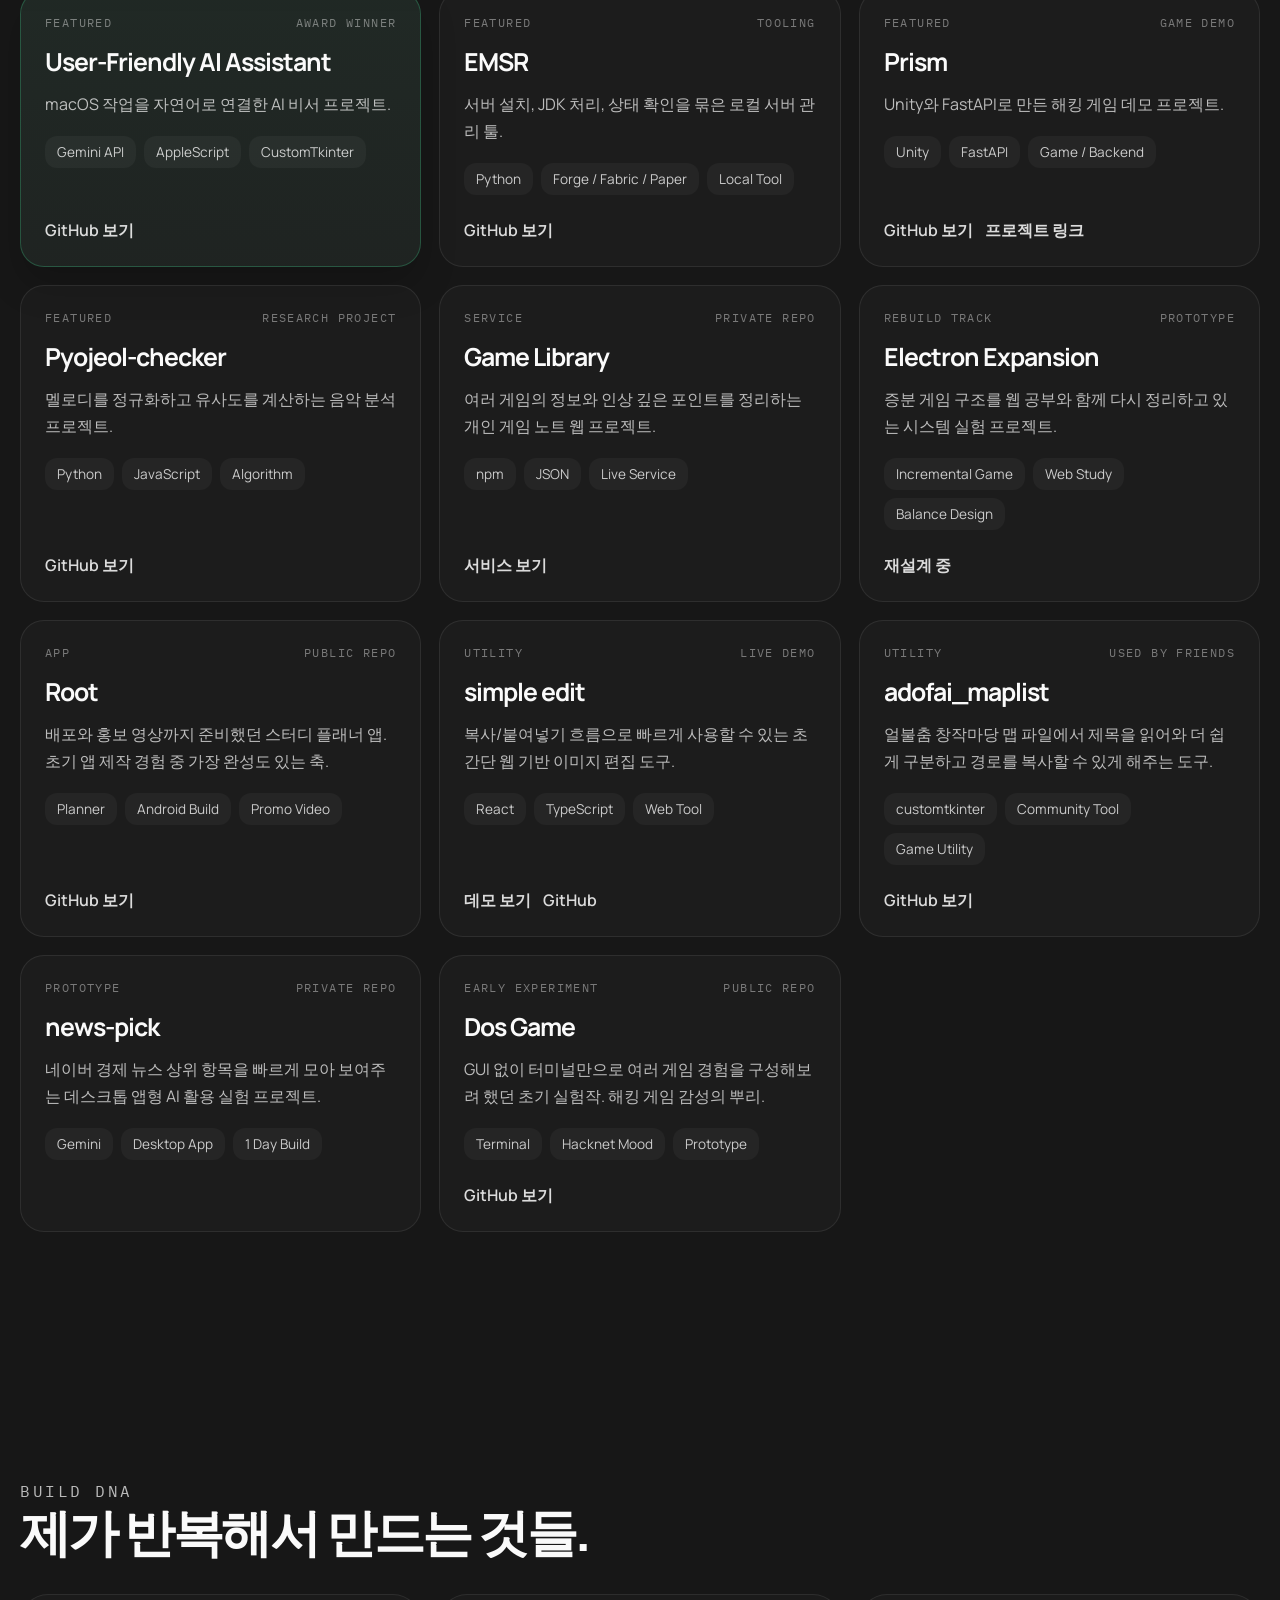
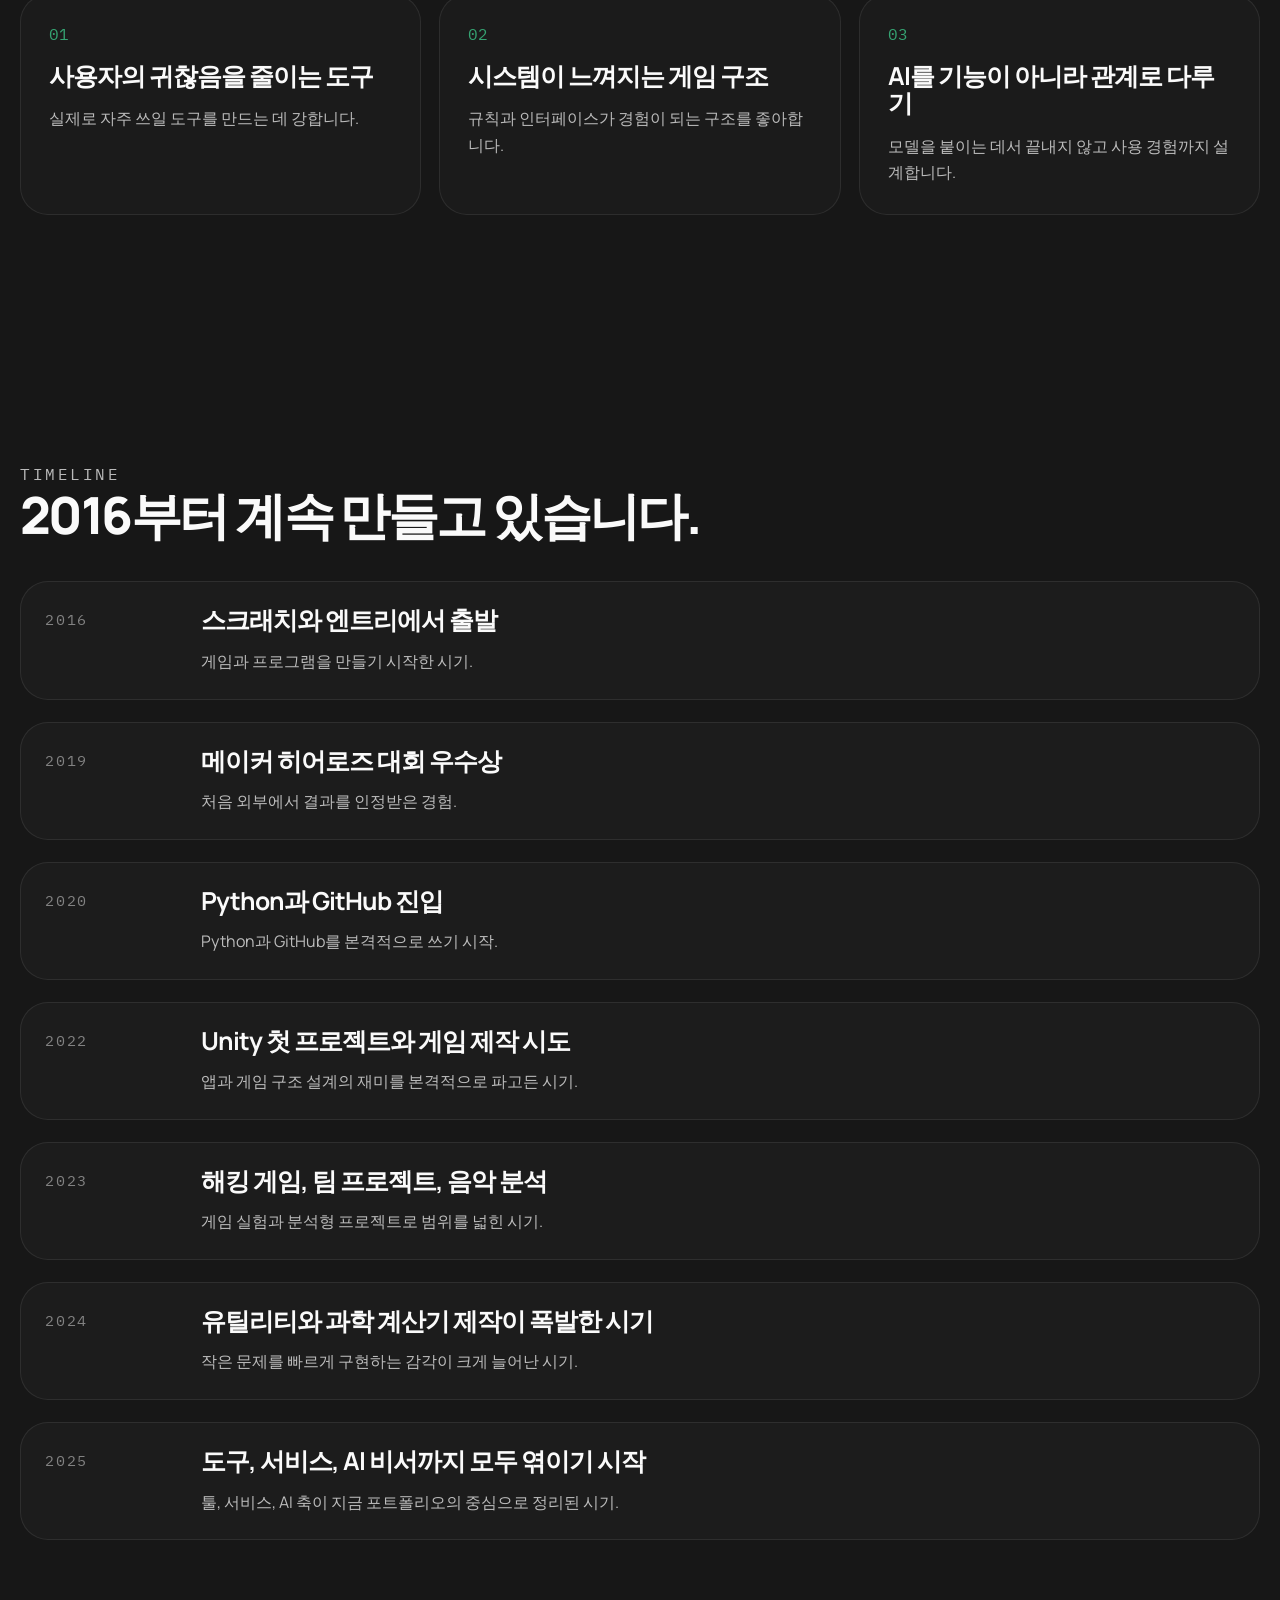
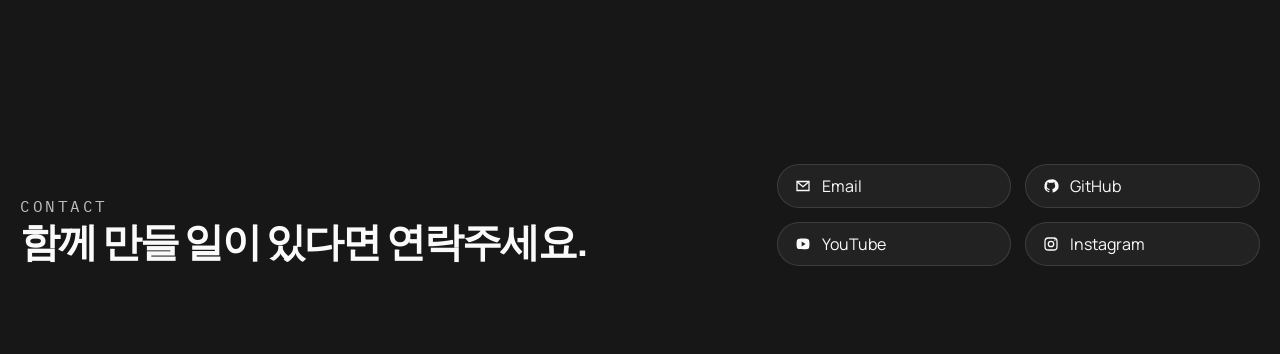
==== commit bb4fb8bf: "edit_backup" ====
--- a/backup/index.html
+++ b/backup/index.html
@@ -9,26 +9,46 @@
     <title>Craft374 | Portfolio</title>
     <meta
       name="description"
-      content="Craft374의 프로젝트와 작업을 담은 포트폴리오."
+      content="Craft374의 포트폴리오. AI 비서, 게임, 개발 도구, 유틸리티 프로젝트를 정리한 GitHub Pages 웹사이트."
     />
-    <meta name="theme-color" content="#0c1015" />
+    <meta name="theme-color" content="#0f0f0f" />
+    <meta property="og:title" content="Craft374 | Portfolio" />
+    <meta
+      property="og:description"
+      content="게임처럼 기억되는 툴과, 툴처럼 오래 쓰이는 경험을 만드는 개발자 Craft374의 포트폴리오."
+    />
+    <meta property="og:type" content="website" />
     <link rel="preconnect" href="https://fonts.googleapis.com" />
     <link rel="preconnect" href="https://fonts.gstatic.com" crossorigin />
     <link
-      href="https://fonts.googleapis.com/css2?family=Noto+Sans+KR:wght@400;500;700;800&family=Space+Grotesk:wght@500;700&display=swap"
+      href="https://fonts.googleapis.com/css2?family=IBM+Plex+Mono:wght@400;500&family=Manrope:wght@400;500;600;700;800&display=swap"
       rel="stylesheet"
     />
     <link rel="stylesheet" href="./styles.css" />
     <script defer src="./script.js"></script>
+    <script type="application/ld+json">
+      {
+        "@context": "https://schema.org",
+        "@type": "Person",
+        "name": "Craft374",
+        "email": "mailto:Leejeongwoo1103@gmail.com",
+        "url": "https://github.com/Craft374",
+        "sameAs": [
+          "https://github.com/Craft374",
+          "https://youtube.com/c/JCraft374",
+          "https://www.instagram.com/craft374_/"
+        ],
+        "alumniOf": "연세대학교 미래캠퍼스 데이터사이언스학부",
+        "description": "AI 비서, 게임, 개발 도구, 유틸리티 프로젝트를 만드는 개발자 Craft374"
+      }
+    </script>
   </head>
   <body>
-    <header class="site-header">
-      <div class="shell site-header__inner">
+    <header class="global-nav">
+      <div class="nav-shell">
         <a class="brand" href="#top" aria-label="맨 위로 이동">
-          <span class="brand__mark">C</span>
-          <span class="brand__text">
-            <strong>Craft374</strong>
-          </span>
+          <span class="brand__dot"></span>
+          <span class="brand__name">Craft374</span>
         </a>
 
         <button
@@ -42,378 +62,946 @@
           <span></span>
         </button>
 
-        <nav class="site-nav" id="site-nav" aria-label="주요 메뉴">
-          <a href="#projects" data-nav-link>Projects</a>
+        <nav class="nav-links" id="site-nav" aria-label="주요 메뉴">
           <a href="#about" data-nav-link>About</a>
+          <a href="#featured" data-nav-link>Featured</a>
+          <a href="#selected" data-nav-link>Selected</a>
+          <a href="#timeline" data-nav-link>Timeline</a>
           <a href="#contact" data-nav-link>Contact</a>
         </nav>
+
+        <a
+          class="nav-cta"
+          href="https://github.com/Craft374"
+          target="_blank"
+          rel="noreferrer"
+        >
+          GitHub
+        </a>
       </div>
     </header>
 
     <main id="top">
-      <section class="hero" id="intro">
-        <div class="shell hero__inner">
-          <div class="hero__copy" data-reveal>
+      <section class="hero section section--dark" id="about" data-section>
+        <div class="hero__orbit-system" aria-hidden="true">
+          <span class="hero__sun"></span>
+          <span class="hero__orbit hero__orbit--outer">
+            <span class="hero__planet hero__planet--outer"></span>
+          </span>
+          <span class="hero__orbit hero__orbit--inner">
+            <span class="hero__planet hero__planet--inner"></span>
+          </span>
+        </div>
+
+        <div class="section__inner hero__inner">
+          <div class="hero__copy reveal">
+            <p class="eyebrow">LEE JEONGWOO / CRAFT374 / PORTFOLIO / 2026</p>
+            <div class="hero__identity">
+              <span class="hero__identity-label">Alias</span>
+              <strong class="hero__identity-name">Craft374</strong>
+            </div>
             <h1>
-              게임과 도구를
+              기억에 남는 개발 경험을 설계하고,
               <br />
-              만듭니다.
+              직접 끝까지 구현합니다.
             </h1>
             <p class="hero__lede">
-              직접 만들고 끝까지 다듬는 개발자 Craft374입니다.
+              <strong>Craft374</strong>라는 이름으로
+              AI 비서, 게임 시스템, 개발 도구를 직접 만들고 있습니다.
             </p>
 
             <div class="hero__actions">
-              <a class="button button--primary" href="#projects">Projects</a>
-              <a class="button button--secondary" href="#contact">Contact</a>
-            </div>
-          </div>
-
-          <aside class="hero__panel" data-reveal>
-            <div class="hero-facts">
-              <article class="hero-card hero-card--stat">
-                <strong>2016 -</strong>
-              </article>
-              <article class="hero-card hero-card--stat">
-                <strong>2 Awards</strong>
-              </article>
-              <article class="hero-card hero-card--stat">
-                <strong>Game · Tool · AI</strong>
-              </article>
-            </div>
-          </aside>
+              <a class="button button--primary" href="#featured">대표작 보기</a>
+              <a class="button button--secondary" href="#contact">연락하기</a>
+            </div>
+
+            <ul class="hero__summary">
+              <li>
+                <span class="hero__label">Education</span>
+                <span>연세대학교 미래캠퍼스 데이터사이언스학부 25학번</span>
+              </li>
+              <li>
+                <span class="hero__label">Awards</span>
+                <span>2019 메이커 히어로즈 우수상 / 2025 AI 사피엔스 최우수상</span>
+              </li>
+            </ul>
+          </div>
+
+          <div class="hero__stage reveal">
+            <div class="profile-panel">
+              <div class="profile-panel__header">
+                <p class="eyebrow eyebrow--muted">BUILDING SINCE 2016</p>
+              </div>
+
+              <div class="profile-panel__grid">
+                <article class="metric-card">
+                  <span class="metric-card__label">Repo Map</span>
+                  <strong>26</strong>
+                  <p>projects</p>
+                </article>
+                <article class="metric-card">
+                  <span class="metric-card__label">Awarded</span>
+                  <strong>2</strong>
+                  <p>wins</p>
+                </article>
+                <article class="metric-card">
+                  <span class="metric-card__label">Primary Modes</span>
+                  <strong>AI / Game / Tool</strong>
+                  <p>build first</p>
+                </article>
+                <article class="metric-card">
+                  <span class="metric-card__label">Stack</span>
+                  <strong>Python · C# · Java · Kotlin</strong>
+                  <p>growing</p>
+                </article>
+              </div>
+            </div>
+          </div>
         </div>
       </section>
 
-      <section class="section" id="about">
-        <div class="shell">
-          <div class="section-heading" data-reveal>
-            <h2>About</h2>
-          </div>
-
-          <div class="summary-grid">
-            <article class="summary-card" data-reveal>
-              <h3>빠르게 만듭니다</h3>
-              <p>아이디어를 바로 형태로 옮깁니다.</p>
-            </article>
-
-            <article class="summary-card" data-reveal>
-              <h3>시스템을 좋아합니다</h3>
-              <p>규칙과 루프가 보이는 구조를 만듭니다.</p>
-            </article>
-
-            <article class="summary-card" data-reveal>
-              <h3>툴도 만듭니다</h3>
-              <p>반복을 줄이는 도구를 함께 만듭니다.</p>
-            </article>
+      <section class="subnav" aria-label="섹션 바로가기">
+        <div class="subnav__inner">
+          <span class="subnav__title">Selected View</span>
+          <div class="subnav__links">
+            <a href="#featured">대표작 4선</a>
+            <a href="#selected">확장 프로젝트</a>
+            <a href="#timeline">개발 연표</a>
           </div>
         </div>
       </section>
 
-      <section class="section section--soft" id="projects">
-        <div class="shell">
-          <div class="section-heading" data-reveal>
-            <h2>Projects</h2>
-          </div>
-
-          <div class="project-list">
-            <article class="project-card" data-reveal>
-              <div class="project-card__media">
-                <div class="project-carousel" data-carousel>
-                  <div class="project-carousel__track">
-                    <figure class="project-carousel__slide is-active">
-                      <img
-                        src="../assets/projects/prism-1.webp"
-                        alt="Prism 프로젝트 화면 1"
-                        loading="lazy"
-                      />
-                    </figure>
-                    <figure class="project-carousel__slide">
-                      <img
-                        src="../assets/projects/prism-2.webp"
-                        alt="Prism 프로젝트 화면 2"
-                        loading="lazy"
-                      />
-                    </figure>
-                    <figure class="project-carousel__slide">
-                      <img
-                        src="../assets/projects/prism-3.webp"
-                        alt="Prism 프로젝트 화면 3"
-                        loading="lazy"
-                      />
-                    </figure>
-                  </div>
-                  <button class="project-carousel__button project-carousel__button--prev" type="button" data-carousel-prev aria-label="이전 이미지">
-                    <span aria-hidden="true">‹</span>
-                  </button>
-                  <button class="project-carousel__button project-carousel__button--next" type="button" data-carousel-next aria-label="다음 이미지">
-                    <span aria-hidden="true">›</span>
-                  </button>
-                  <div class="project-carousel__dots">
-                    <button class="project-carousel__dot is-active" type="button" data-carousel-dot="0" aria-label="Prism 이미지 1"></button>
-                    <button class="project-carousel__dot" type="button" data-carousel-dot="1" aria-label="Prism 이미지 2"></button>
-                    <button class="project-carousel__dot" type="button" data-carousel-dot="2" aria-label="Prism 이미지 3"></button>
-                  </div>
-                </div>
-              </div>
-
-              <div class="project-card__body">
-                <h3>Prism</h3>
-                <p>해킹 게임 데모 프로젝트입니다.</p>
-                <div class="project-card__actions">
-                  <a href="https://github.com/Craft374/Prism" target="_blank" rel="noreferrer">
-                    GitHub
-                  </a>
-                  <a href="http://prism-project.kro.kr/" target="_blank" rel="noreferrer">
-                    Demo
-                  </a>
-                </div>
-              </div>
-            </article>
-
-            <article class="project-card" data-reveal>
-              <div class="project-card__media">
-                <img
-                  src="../assets/projects/assistant-demo.webp"
-                  alt="User-Friendly AI Assistant 대표 화면"
-                  loading="lazy"
-                />
-              </div>
-
-              <div class="project-card__body">
-                <h3>User-Friendly AI Assistant</h3>
-                <p>macOS 작업을 자연어로 연결한 AI 도구입니다.</p>
-                <div class="project-card__actions">
-                  <a
-                    href="https://github.com/Craft374/User-Friendly-AI-Assistant"
-                    target="_blank"
-                    rel="noreferrer"
-                  >
-                    GitHub
-                  </a>
-                </div>
-              </div>
-            </article>
-
-            <article class="project-card" data-reveal>
-              <div class="project-card__media project-card__media--root">
-                <div class="video-frame">
-                  <iframe
-                    src="https://www.youtube-nocookie.com/embed/mkcbecmEHtA?rel=0&modestbranding=1"
-                    title="Root 프로젝트 영상"
-                    loading="lazy"
-                    allow="accelerometer; autoplay; clipboard-write; encrypted-media; gyroscope; picture-in-picture; web-share"
-                    referrerpolicy="strict-origin-when-cross-origin"
-                    allowfullscreen
-                  ></iframe>
-                </div>
-              </div>
-
-              <div class="project-card__body">
-                <h3>Root</h3>
-                <p>스터디 플래너 앱 프로젝트입니다.</p>
-                <div class="project-card__actions">
-                  <a
-                    href="https://github.com/Craft374/Yangil_Study_Planner"
-                    target="_blank"
-                    rel="noreferrer"
-                  >
-                    GitHub
-                  </a>
-                  <a
-                    href="https://www.youtube.com/watch?v=mkcbecmEHtA"
-                    target="_blank"
-                    rel="noreferrer"
-                  >
-                    Video
-                  </a>
-                </div>
-              </div>
-            </article>
-
-            <article class="project-card" data-reveal>
-              <div class="project-card__media">
-                <div class="project-carousel" data-carousel>
-                  <div class="project-carousel__track">
-                    <figure class="project-carousel__slide is-active">
-                      <img
-                        src="../assets/projects/emsr-dashboard-1.webp"
-                        alt="EMSR 프로젝트 화면 1"
-                        loading="lazy"
-                      />
-                    </figure>
-                    <figure class="project-carousel__slide">
-                      <img
-                        src="../assets/projects/emsr-dashboard-2.webp"
-                        alt="EMSR 프로젝트 화면 2"
-                        loading="lazy"
-                      />
-                    </figure>
-                    <figure class="project-carousel__slide">
-                      <img
-                        src="../assets/projects/emsr-dashboard-3.webp"
-                        alt="EMSR 프로젝트 화면 3"
-                        loading="lazy"
-                      />
-                    </figure>
-                  </div>
-                  <button class="project-carousel__button project-carousel__button--prev" type="button" data-carousel-prev aria-label="이전 이미지">
-                    <span aria-hidden="true">‹</span>
-                  </button>
-                  <button class="project-carousel__button project-carousel__button--next" type="button" data-carousel-next aria-label="다음 이미지">
-                    <span aria-hidden="true">›</span>
-                  </button>
-                  <div class="project-carousel__dots">
-                    <button class="project-carousel__dot is-active" type="button" data-carousel-dot="0" aria-label="EMSR 이미지 1"></button>
-                    <button class="project-carousel__dot" type="button" data-carousel-dot="1" aria-label="EMSR 이미지 2"></button>
-                    <button class="project-carousel__dot" type="button" data-carousel-dot="2" aria-label="EMSR 이미지 3"></button>
-                  </div>
-                </div>
-              </div>
-
-              <div class="project-card__body">
-                <h3>EMSR</h3>
-                <p>서버 설치와 관리를 한 화면으로 묶은 툴입니다.</p>
-                <div class="project-card__actions">
-                  <a
-                    href="https://github.com/Craft374/Minecraft_server_manger"
-                    target="_blank"
-                    rel="noreferrer"
-                  >
-                    GitHub
-                  </a>
-                </div>
-              </div>
-            </article>
-          </div>
-
-          <div class="minor-projects" data-reveal>
-            <h3 class="minor-projects__title">More</h3>
-            <div class="minor-projects__grid">
-              <article class="minor-card">
-                <div class="minor-card__meta">
-                  <span>In Progress</span>
-                  <span>Character AI</span>
-                </div>
-                <h4>Arona Support</h4>
-                <p>화면 이해, 음성, 감정 표현을 엮는 캐릭터형 AI 비서 프로젝트.</p>
-                <div class="minor-card__actions">
-                  <span>In Progress</span>
-                </div>
-              </article>
-
-              <article class="minor-card">
-                <div class="minor-card__meta">
-                  <span>Rebuild Track</span>
-                  <span>Incremental Game</span>
-                </div>
-                <h4>Electron Expansion</h4>
-                <p>웹 공부와 함께 증분 게임 구조를 다시 설계하고 있는 실험 축.</p>
-                <div class="minor-card__actions">
-                  <span>In Progress</span>
-                </div>
-              </article>
-
-              <article class="minor-card">
-                <div class="minor-card__meta">
-                  <span>In Progress</span>
-                  <span>Narrative UI</span>
-                </div>
-                <h4>Story Archive</h4>
-                <p>Ren'Py로 게임식 대화 흐름과 감상 경험을 정리하는 진행형 프로젝트.</p>
-                <div class="minor-card__actions">
-                  <span>In Progress</span>
-                </div>
-              </article>
-
-              <article class="minor-card">
-                <h4>simple edit</h4>
-                <p>간단한 웹 이미지 편집 도구.</p>
-                <div class="minor-card__actions">
-                  <a href="https://craft374.github.io/simple_edit/" target="_blank" rel="noreferrer">Demo</a>
-                  <a href="https://github.com/Craft374/simple_edit" target="_blank" rel="noreferrer">GitHub</a>
-                </div>
-              </article>
-
-              <article class="minor-card">
-                <h4>Game Library</h4>
-                <p>개인 게임 노트 웹 프로젝트.</p>
-                <div class="minor-card__actions">
-                  <a href="http://game-info.kro.kr/" target="_blank" rel="noreferrer">Site</a>
-                </div>
-              </article>
-
-              <article class="minor-card">
-                <h4>adofai_maplist</h4>
-                <p>게임 맵 파일 정리 도구.</p>
-                <div class="minor-card__actions">
-                  <a href="https://github.com/Craft374/adofai_maplist" target="_blank" rel="noreferrer">GitHub</a>
-                </div>
-              </article>
-
-              <article class="minor-card">
-                <h4>Pyojeol-checker</h4>
-                <p>멜로디 유사도 분석 프로젝트.</p>
-                <div class="minor-card__actions">
-                  <a href="https://github.com/Craft374/Scientific_Task_Study" target="_blank" rel="noreferrer">GitHub</a>
-                </div>
-              </article>
-
-              <article class="minor-card">
-                <h4>Dos Game</h4>
-                <p>터미널 기반 게임 실험작.</p>
-                <div class="minor-card__actions">
-                  <a href="https://github.com/Craft374/Dos_Game" target="_blank" rel="noreferrer">GitHub</a>
-                </div>
-              </article>
-
-              <article class="minor-card">
-                <h4>news-pick</h4>
-                <p>경제 뉴스를 모아 보여주는 실험 프로젝트.</p>
-                <div class="minor-card__actions">
-                  <span>Private</span>
-                </div>
-              </article>
-            </div>
+      <section class="section section--dark intro-band" id="featured" data-section>
+        <div class="section__inner section__inner--narrow reveal">
+          <p class="eyebrow">FEATURED PROJECTS</p>
+          <h2>처음 봐도, 기억에 남아야 하는 프로젝트들.</h2>
+        </div>
+      </section>
+
+      <section class="feature feature--dark" id="feature-assistant">
+        <div class="section__inner feature__inner">
+          <div class="feature__copy reveal">
+            <p class="eyebrow">FEATURED 01</p>
+            <h2>User-Friendly AI Assistant</h2>
+            <p class="feature__summary">
+              macOS 작업을 자연어로 연결한 AI 비서 프로젝트.
+            </p>
+            <div class="feature__meta">
+              <span>Gemini API</span>
+              <span>AppleScript</span>
+              <span>CustomTkinter</span>
+              <span>2025 AI 사피엔스 최우수상</span>
+            </div>
+            <ul class="feature__points">
+              <li>앱 실행, 배경화면 변경, 검색, 시스템 제어를 한 흐름으로 연결</li>
+              <li>직접 시연 가능한 데모형 프로젝트이자 대회 수상작</li>
+            </ul>
+            <div class="feature__actions">
+              <a
+                class="button button--primary"
+                href="https://github.com/Craft374/User-Friendly-AI-Assistant"
+                target="_blank"
+                rel="noreferrer"
+              >
+                GitHub 보기
+              </a>
+            </div>
+          </div>
+
+          <div class="feature__visual reveal">
+            <div
+              class="preview preview--assistant"
+              aria-hidden="true"
+              data-asset-base="assistant-demo"
+              data-asset-alt="User-Friendly AI Assistant 대표 화면"
+            >
+              <div class="preview__window">
+                <div class="preview__chrome">
+                  <span></span><span></span><span></span>
+                </div>
+                <div class="preview__assistant-grid">
+                  <div class="terminal-stack">
+                    <div class="terminal-line terminal-line--strong"></div>
+                    <div class="terminal-line"></div>
+                    <div class="terminal-line"></div>
+                    <div class="terminal-line terminal-line--short"></div>
+                    <div class="terminal-status">
+                      <span>open app</span>
+                      <span>wallpaper</span>
+                      <span>search</span>
+                    </div>
+                  </div>
+                  <div class="bubble-stack">
+                    <div class="bubble bubble--user">"Safari 열어줘"</div>
+                    <div class="bubble bubble--assistant">열었어요. 다음 작업도 도와드릴게요.</div>
+                    <div class="assistant-core">
+                      <div class="assistant-core__ring"></div>
+                      <div class="assistant-core__ring assistant-core__ring--inner"></div>
+                    </div>
+                  </div>
+                </div>
+              </div>
+            </div>
+          </div>
+        </div>
+      </section>
+
+      <section class="feature feature--dark-soft" id="feature-emsr">
+        <div class="section__inner feature__inner">
+          <div class="feature__copy reveal">
+            <p class="eyebrow">FEATURED 02</p>
+            <h2>EMSR</h2>
+            <p class="feature__summary">
+              서버 설치, JDK 처리, 상태 확인을 묶은 로컬 서버 관리 툴.
+            </p>
+            <div class="feature__meta">
+              <span>Python</span>
+              <span>Windows / macOS</span>
+              <span>Forge / Fabric / Paper</span>
+              <span>Tooling</span>
+            </div>
+            <ul class="feature__points">
+              <li>설치, 실행, 상태 확인, 관리 명령을 한 화면에서 처리</li>
+              <li>버전과 JDK 문제를 직접 해결하며 실사용성 중심으로 다듬은 프로젝트</li>
+            </ul>
+            <div class="feature__actions">
+              <a
+                class="button button--dark"
+                href="https://github.com/Craft374/Minecraft_server_manger"
+                target="_blank"
+                rel="noreferrer"
+              >
+                GitHub 보기
+              </a>
+            </div>
+          </div>
+
+          <div class="feature__visual reveal">
+            <div
+              class="preview preview--emsr"
+              aria-hidden="true"
+              data-asset-base="emsr-dashboard"
+              data-asset-alt="EMSR 대표 화면"
+            >
+              <div class="dashboard">
+                <div class="dashboard__top">
+                  <div class="dashboard__server">
+                    <span class="dashboard__label">SERVER</span>
+                    <strong>ONLINE</strong>
+                    <p>Paper 1.21 / Java 21</p>
+                  </div>
+                  <div class="dashboard__stats">
+                    <div class="stat-box">
+                      <span>TPS</span>
+                      <strong>19.84</strong>
+                    </div>
+                    <div class="stat-box">
+                      <span>MEM</span>
+                      <strong>4.3 GB</strong>
+                    </div>
+                    <div class="stat-box">
+                      <span>PLAYERS</span>
+                      <strong>3 / 20</strong>
+                    </div>
+                  </div>
+                </div>
+                <div class="dashboard__bars">
+                  <div class="bar-row">
+                    <span>Install Flow</span>
+                    <div class="bar"><i style="width: 92%"></i></div>
+                  </div>
+                  <div class="bar-row">
+                    <span>JDK Handling</span>
+                    <div class="bar"><i style="width: 88%"></i></div>
+                  </div>
+                  <div class="bar-row">
+                    <span>Server Control</span>
+                    <div class="bar"><i style="width: 81%"></i></div>
+                  </div>
+                </div>
+                <div class="dashboard__commands">
+                  <span>/op</span>
+                  <span>/deop</span>
+                  <span>/tp</span>
+                  <span>/give</span>
+                  <span>print-stat</span>
+                </div>
+              </div>
+            </div>
+          </div>
+        </div>
+      </section>
+
+      <section class="feature feature--dark" id="feature-prism">
+        <div class="section__inner feature__inner">
+          <div class="feature__copy reveal">
+            <p class="eyebrow">FEATURED 03</p>
+            <h2>Prism</h2>
+            <p class="feature__summary">
+              Unity와 FastAPI로 만든 해킹 게임 데모 프로젝트.
+            </p>
+            <div class="feature__meta">
+              <span>Unity</span>
+              <span>FastAPI</span>
+              <span>Game / Backend</span>
+              <span>Demo Build</span>
+            </div>
+            <ul class="feature__points">
+              <li>기획, 코드, 스토리 대부분을 직접 담당한 개인 주도 작업</li>
+              <li>실제 파일 구조를 활용하는 가상 PC형 진행 방식이 핵심</li>
+            </ul>
+            <div class="feature__actions">
+              <a
+                class="button button--primary"
+                href="https://github.com/Craft374/Prism"
+                target="_blank"
+                rel="noreferrer"
+              >
+                GitHub 보기
+              </a>
+              <a
+                class="button button--secondary"
+                href="http://prism-project.kro.kr/"
+                target="_blank"
+                rel="noreferrer"
+              >
+                프로젝트 링크
+              </a>
+            </div>
+          </div>
+
+          <div class="feature__visual reveal">
+            <div
+              class="preview preview--prism"
+              aria-hidden="true"
+              data-asset-base="prism-gameplay"
+              data-asset-alt="Prism 대표 화면"
+            >
+              <div class="desktop-stage">
+                <div class="desktop-stage__sidebar">
+                  <span>Quest.exe</span>
+                  <span>Mail.sys</span>
+                  <span>Archive</span>
+                  <span>Login</span>
+                </div>
+                <div class="desktop-stage__main">
+                  <div class="desktop-window">
+                    <div class="desktop-window__header">
+                      <span class="desktop-dot"></span>
+                      <span class="desktop-dot"></span>
+                      <span class="desktop-dot"></span>
+                    </div>
+                    <div class="desktop-window__body">
+                      <div class="login-card">
+                        <p>PRISM LOGIN</p>
+                        <div class="login-field"></div>
+                        <div class="login-field login-field--short"></div>
+                        <div class="login-button"></div>
+                      </div>
+                      <div class="quest-feed">
+                        <div class="quest-feed__item"></div>
+                        <div class="quest-feed__item"></div>
+                        <div class="quest-feed__item quest-feed__item--accent"></div>
+                      </div>
+                    </div>
+                  </div>
+                </div>
+              </div>
+            </div>
+          </div>
+        </div>
+      </section>
+
+      <section class="feature feature--dark-deep" id="feature-pyojeol">
+        <div class="section__inner feature__inner">
+          <div class="feature__copy reveal">
+            <p class="eyebrow">FEATURED 04</p>
+            <h2>Pyojeol-checker</h2>
+            <p class="feature__summary">
+              멜로디를 정규화하고 유사도를 계산하는 음악 분석 프로젝트.
+            </p>
+            <div class="feature__meta">
+              <span>Python</span>
+              <span>JavaScript</span>
+              <span>Algorithm</span>
+              <span>Research Project</span>
+            </div>
+            <ul class="feature__points">
+              <li>표절률 계산 로직을 직접 설계하고 구현</li>
+              <li>UI보다 알고리즘과 분석 방식이 중심인 프로젝트</li>
+            </ul>
+            <div class="feature__actions">
+              <a
+                class="button button--dark"
+                href="https://github.com/Craft374/Scientific_Task_Study"
+                target="_blank"
+                rel="noreferrer"
+              >
+                GitHub 보기
+              </a>
+            </div>
+          </div>
+
+          <div class="feature__visual reveal">
+            <div
+              class="preview preview--pyojeol"
+              aria-hidden="true"
+              data-asset-base="pyojeol-checker"
+              data-asset-alt="Pyojeol-checker 대표 화면"
+            >
+              <div class="wave-compare">
+                <div class="wave-compare__panel">
+                  <span>TRACK A</span>
+                  <div class="waveform">
+                    <i></i><i></i><i></i><i></i><i></i><i></i>
+                  </div>
+                </div>
+                <div class="wave-compare__score">
+                  <strong>84%</strong>
+                  <p>normalized melodic overlap</p>
+                </div>
+                <div class="wave-compare__panel">
+                  <span>TRACK B</span>
+                  <div class="waveform waveform--inverse">
+                    <i></i><i></i><i></i><i></i><i></i><i></i>
+                  </div>
+                </div>
+              </div>
+            </div>
+          </div>
+        </div>
+      </section>
+
+      <section class="section section--dark selected" id="selected" data-section>
+        <div class="section__inner">
+          <div class="section-heading reveal">
+            <p class="eyebrow">SELECTED WORK</p>
+            <h2>대표작 바깥의 실험과 도구들.</h2>
+          </div>
+
+          <div class="selected-overview reveal">
+            <div class="progress-board">
+              <div class="progress-board__header">
+                <p class="eyebrow eyebrow--muted">NOW BUILDING</p>
+                <h3>진행 중인 축</h3>
+              </div>
+              <div class="progress-board__grid">
+                <article class="progress-card">
+                  <div class="progress-card__meta">
+                    <span>In Progress</span>
+                    <span>Character AI</span>
+                  </div>
+                  <h4>Arona Support</h4>
+                  <p>화면 이해, 음성, 감정 표현을 엮는 캐릭터형 AI 비서 프로젝트.</p>
+                </article>
+                <article class="progress-card">
+                  <div class="progress-card__meta">
+                    <span>Rebuild Track</span>
+                    <span>Incremental Game</span>
+                  </div>
+                  <h4>Electron Expansion</h4>
+                  <p>웹 공부와 함께 증분 게임 구조를 다시 설계하고 있는 실험 축.</p>
+                </article>
+                <article class="progress-card">
+                  <div class="progress-card__meta">
+                    <span>In Progress</span>
+                    <span>Narrative UI</span>
+                  </div>
+                  <h4>Story Archive</h4>
+                  <p>Ren'Py로 게임식 대화 흐름과 감상 경험을 정리하는 진행형 프로젝트.</p>
+                </article>
+              </div>
+            </div>
+          </div>
+
+          <div class="filter-bar reveal" role="toolbar" aria-label="프로젝트 분류">
+            <button class="filter-chip is-active" type="button" data-filter="all">All</button>
+            <button class="filter-chip" type="button" data-filter="featured">Featured</button>
+            <button class="filter-chip" type="button" data-filter="service">Service</button>
+            <button class="filter-chip" type="button" data-filter="utility">Utility</button>
+            <button class="filter-chip" type="button" data-filter="game">Game</button>
+            <button class="filter-chip" type="button" data-filter="experiment">Experiment</button>
+          </div>
+
+          <div class="project-showcase reveal" id="project-showcase">
+            <div class="project-grid">
+            <article
+              class="project-card reveal is-active"
+              data-category="featured"
+              data-preview-title="User-Friendly AI Assistant"
+              data-preview-type="poster"
+              data-preview-variant="assistant-feature"
+              data-preview-asset-base="assistant-demo"
+              data-preview-label="Featured / AI assistant"
+              data-preview-copy="macOS 작업을 자연어로 연결한 AI 비서 프로젝트. 시연 밀도와 완성도가 가장 강한 대표작입니다."
+            >
+              <div class="project-card__meta">
+                <span>Featured</span>
+                <span>Award Winner</span>
+              </div>
+              <h3>User-Friendly AI Assistant</h3>
+              <p>macOS 작업을 자연어로 연결한 AI 비서 프로젝트.</p>
+              <ul class="project-card__tags">
+                <li>Gemini API</li>
+                <li>AppleScript</li>
+                <li>CustomTkinter</li>
+              </ul>
+              <div class="project-card__actions">
+                <a href="https://github.com/Craft374/User-Friendly-AI-Assistant" target="_blank" rel="noreferrer">GitHub 보기</a>
+              </div>
+            </article>
+
+            <article
+              class="project-card reveal"
+              data-category="featured"
+              data-preview-title="EMSR"
+              data-preview-type="poster"
+              data-preview-variant="emsr-feature"
+              data-preview-asset-base="emsr-dashboard"
+              data-preview-label="Featured / server tooling"
+              data-preview-copy="서버 설치, JDK 처리, 상태 확인을 묶은 로컬 서버 관리 툴. 실사용 중심으로 깊게 다듬은 프로젝트입니다."
+            >
+              <div class="project-card__meta">
+                <span>Featured</span>
+                <span>Tooling</span>
+              </div>
+              <h3>EMSR</h3>
+              <p>서버 설치, JDK 처리, 상태 확인을 묶은 로컬 서버 관리 툴.</p>
+              <ul class="project-card__tags">
+                <li>Python</li>
+                <li>Forge / Fabric / Paper</li>
+                <li>Local Tool</li>
+              </ul>
+              <div class="project-card__actions">
+                <a href="https://github.com/Craft374/Minecraft_server_manger" target="_blank" rel="noreferrer">GitHub 보기</a>
+              </div>
+            </article>
+
+            <article
+              class="project-card reveal"
+              data-category="featured"
+              data-preview-title="Prism"
+              data-preview-type="poster"
+              data-preview-variant="prism-feature"
+              data-preview-asset-base="prism-gameplay"
+              data-preview-label="Featured / hacking game demo"
+              data-preview-copy="Unity와 FastAPI로 만든 해킹 게임 데모 프로젝트. 기획과 시스템 감각이 가장 직접적으로 드러나는 대표작 중 하나입니다."
+            >
+              <div class="project-card__meta">
+                <span>Featured</span>
+                <span>Game Demo</span>
+              </div>
+              <h3>Prism</h3>
+              <p>Unity와 FastAPI로 만든 해킹 게임 데모 프로젝트.</p>
+              <ul class="project-card__tags">
+                <li>Unity</li>
+                <li>FastAPI</li>
+                <li>Game / Backend</li>
+              </ul>
+              <div class="project-card__actions">
+                <a href="https://github.com/Craft374/Prism" target="_blank" rel="noreferrer">GitHub 보기</a>
+                <a href="http://prism-project.kro.kr/" target="_blank" rel="noreferrer">프로젝트 링크</a>
+              </div>
+            </article>
+
+            <article
+              class="project-card reveal"
+              data-category="featured"
+              data-preview-title="Pyojeol-checker"
+              data-preview-type="poster"
+              data-preview-variant="pyojeol-feature"
+              data-preview-asset-base="pyojeol-checker"
+              data-preview-label="Featured / music analysis"
+              data-preview-copy="멜로디를 정규화하고 유사도를 계산하는 음악 분석 프로젝트. 알고리즘 설계 축을 보여주는 대표작입니다."
+            >
+              <div class="project-card__meta">
+                <span>Featured</span>
+                <span>Research Project</span>
+              </div>
+              <h3>Pyojeol-checker</h3>
+              <p>멜로디를 정규화하고 유사도를 계산하는 음악 분석 프로젝트.</p>
+              <ul class="project-card__tags">
+                <li>Python</li>
+                <li>JavaScript</li>
+                <li>Algorithm</li>
+              </ul>
+              <div class="project-card__actions">
+                <a href="https://github.com/Craft374/Scientific_Task_Study" target="_blank" rel="noreferrer">GitHub 보기</a>
+              </div>
+            </article>
+
+            <article
+              class="project-card reveal"
+              data-category="service"
+              data-preview-title="Game Library"
+              data-preview-type="poster"
+              data-preview-variant="game-library"
+              data-preview-asset-base="game-library"
+              data-preview-label="Live service / personal game notes"
+              data-preview-copy="서비스형 개인 게임 노트 프로젝트. 다양한 게임 정보를 축적하고 정리하는 방향으로 계속 확장 중입니다."
+            >
+              <div class="project-card__meta">
+                <span>Service</span>
+                <span>Private Repo</span>
+              </div>
+              <h3>Game Library</h3>
+              <p>여러 게임의 정보와 인상 깊은 포인트를 정리하는 개인 게임 노트 웹 프로젝트.</p>
+              <ul class="project-card__tags">
+                <li>npm</li>
+                <li>JSON</li>
+                <li>Live Service</li>
+              </ul>
+              <div class="project-card__actions">
+                <a href="http://game-info.kro.kr/" target="_blank" rel="noreferrer">서비스 보기</a>
+              </div>
+            </article>
+
+            <article
+              class="project-card reveal"
+              data-category="game"
+              data-preview-title="Electron Expansion"
+              data-preview-type="poster"
+              data-preview-variant="electron-expansion"
+              data-preview-asset-base="electron-expansion"
+              data-preview-label="Rebuild track / incremental game systems"
+              data-preview-copy="Antimatter Dimensions에서 영감을 받은 증분 게임. Unity에서 막혔던 구조를 웹 공부와 함께 다시 정리하는 실험 축입니다."
+            >
+              <div class="project-card__meta">
+                <span>Rebuild Track</span>
+                <span>Prototype</span>
+              </div>
+              <h3>Electron Expansion</h3>
+              <p>증분 게임 구조를 웹 공부와 함께 다시 정리하고 있는 시스템 실험 프로젝트.</p>
+              <ul class="project-card__tags">
+                <li>Incremental Game</li>
+                <li>Web Study</li>
+                <li>Balance Design</li>
+              </ul>
+              <div class="project-card__actions">
+                <span>재설계 중</span>
+              </div>
+            </article>
+
+            <article
+              class="project-card reveal"
+              data-category="service"
+              data-preview-title="Root"
+              data-preview-type="video"
+              data-preview-src="https://www.youtube-nocookie.com/embed/mkcbecmEHtA?rel=0&modestbranding=1"
+              data-preview-asset-base="root"
+              data-preview-label="Promo video / study planner app"
+              data-preview-copy="배포와 홍보 영상까지 준비한 스터디 플래너 앱. 초기 프로젝트 중 완성도와 발표 밀도가 높은 축입니다."
+            >
+              <div class="project-card__meta">
+                <span>App</span>
+                <span>Public Repo</span>
+              </div>
+              <h3>Root</h3>
+              <p>배포와 홍보 영상까지 준비했던 스터디 플래너 앱. 초기 앱 제작 경험 중 가장 완성도 있는 축.</p>
+              <ul class="project-card__tags">
+                <li>Planner</li>
+                <li>Android Build</li>
+                <li>Promo Video</li>
+              </ul>
+              <div class="project-card__actions">
+                <a
+                  href="https://github.com/Craft374/Yangil_Study_Planner"
+                  target="_blank"
+                  rel="noreferrer"
+                >
+                  GitHub 보기
+                </a>
+              </div>
+            </article>
+
+            <article
+              class="project-card reveal"
+              data-category="utility"
+              data-preview-title="simple edit"
+              data-preview-type="poster"
+              data-preview-variant="simple-edit"
+              data-preview-asset-base="simple-edit"
+              data-preview-label="Web utility / image editing"
+              data-preview-copy="복사와 붙여넣기 중심으로 빠르게 쓰는 초간단 웹 기반 이미지 편집 도구."
+            >
+              <div class="project-card__meta">
+                <span>Utility</span>
+                <span>Live Demo</span>
+              </div>
+              <h3>simple edit</h3>
+              <p>복사/붙여넣기 흐름으로 빠르게 사용할 수 있는 초간단 웹 기반 이미지 편집 도구.</p>
+              <ul class="project-card__tags">
+                <li>React</li>
+                <li>TypeScript</li>
+                <li>Web Tool</li>
+              </ul>
+              <div class="project-card__actions">
+                <a href="https://craft374.github.io/simple_edit/" target="_blank" rel="noreferrer">데모 보기</a>
+                <a
+                  href="https://github.com/Craft374/simple_edit"
+                  target="_blank"
+                  rel="noreferrer"
+                >
+                  GitHub
+                </a>
+              </div>
+            </article>
+
+            <article
+              class="project-card reveal"
+              data-category="utility"
+              data-preview-title="adofai_maplist"
+              data-preview-type="poster"
+              data-preview-variant="adofai-maplist"
+              data-preview-asset-base="adofai-maplist"
+              data-preview-label="Game utility / title extraction"
+              data-preview-copy="얼불춤 창작마당 맵 파일에서 제목을 읽어와 더 쉽게 구분하고 경로를 복사할 수 있게 만든 도구."
+            >
+              <div class="project-card__meta">
+                <span>Utility</span>
+                <span>Used by friends</span>
+              </div>
+              <h3>adofai_maplist</h3>
+              <p>얼불춤 창작마당 맵 파일에서 제목을 읽어와 더 쉽게 구분하고 경로를 복사할 수 있게 해주는 도구.</p>
+              <ul class="project-card__tags">
+                <li>customtkinter</li>
+                <li>Community Tool</li>
+                <li>Game Utility</li>
+              </ul>
+              <div class="project-card__actions">
+                <a
+                  href="https://github.com/Craft374/adofai_maplist"
+                  target="_blank"
+                  rel="noreferrer"
+                >
+                  GitHub 보기
+                </a>
+              </div>
+            </article>
+
+            <article
+              class="project-card reveal"
+              data-category="experiment"
+              data-preview-title="news-pick"
+              data-preview-type="poster"
+              data-preview-variant="news-pick"
+              data-preview-asset-base="news-pick"
+              data-preview-label="1 day prototype / AI use case"
+              data-preview-copy="네이버 경제 뉴스 상위 항목을 빠르게 수집해 데스크톱 앱 형태로 보여주는 짧은 AI 활용 실험 프로젝트."
+            >
+              <div class="project-card__meta">
+                <span>Prototype</span>
+                <span>Private Repo</span>
+              </div>
+              <h3>news-pick</h3>
+              <p>네이버 경제 뉴스 상위 항목을 빠르게 모아 보여주는 데스크톱 앱형 AI 활용 실험 프로젝트.</p>
+              <ul class="project-card__tags">
+                <li>Gemini</li>
+                <li>Desktop App</li>
+                <li>1 Day Build</li>
+              </ul>
+            </article>
+
+            <article
+              class="project-card reveal"
+              data-category="game"
+              data-preview-title="Dos Game"
+              data-preview-type="poster"
+              data-preview-variant="dos-game"
+              data-preview-asset-base="dos-game"
+              data-preview-label="Terminal-only experiment"
+              data-preview-copy="GUI 없이 터미널만으로 여러 게임 경험을 구성해보려 했던 초기 실험작. 해킹 게임 감성의 뿌리입니다."
+            >
+              <div class="project-card__meta">
+                <span>Early Experiment</span>
+                <span>Public Repo</span>
+              </div>
+              <h3>Dos Game</h3>
+              <p>GUI 없이 터미널만으로 여러 게임 경험을 구성해보려 했던 초기 실험작. 해킹 게임 감성의 뿌리.</p>
+              <ul class="project-card__tags">
+                <li>Terminal</li>
+                <li>Hacknet Mood</li>
+                <li>Prototype</li>
+              </ul>
+              <div class="project-card__actions">
+                <a href="https://github.com/Craft374/Dos_Game" target="_blank" rel="noreferrer">GitHub 보기</a>
+              </div>
+            </article>
+            </div>
+
+          </div>
+        </div>
+      </section>
+
+      <div class="project-preview-modal" id="project-preview-modal" aria-hidden="true">
+        <div class="project-preview-modal__backdrop" data-close-preview></div>
+        <div class="project-preview-window" role="dialog" aria-modal="true" aria-labelledby="showcase-title">
+          <div class="project-preview-window__chrome">
+            <div class="project-preview-window__dots" aria-hidden="true">
+              <span></span><span></span><span></span>
+            </div>
+            <p class="eyebrow project-preview-window__label" id="showcase-label">Live service / personal game notes</p>
+            <button class="project-preview-window__close" type="button" data-close-preview aria-label="프리뷰 닫기">
+              <span></span>
+              <span></span>
+            </button>
+          </div>
+          <div class="project-preview-window__media" id="showcase-media">
+            <div class="showcase-poster showcase-poster--game-library">
+              <div class="showcase-poster__window">
+                <div class="showcase-poster__bar"></div>
+                <div class="showcase-poster__notes">
+                  <span>NOTE</span>
+                  <span>BOSS</span>
+                  <span>MEMO</span>
+                </div>
+                <div class="showcase-poster__lines">
+                  <i></i><i></i><i></i><i></i>
+                </div>
+              </div>
+            </div>
+          </div>
+          <div class="project-preview-window__body">
+            <h3 id="showcase-title">Game Library</h3>
+            <p id="showcase-copy">서비스형 개인 게임 노트 프로젝트. 다양한 게임 정보를 축적하고 정리하는 방향으로 계속 확장 중입니다.</p>
+            <div class="project-preview-window__actions" id="showcase-actions">
+              <a href="http://game-info.kro.kr/" target="_blank" rel="noreferrer">서비스 보기</a>
+            </div>
+          </div>
+        </div>
+      </div>
+
+      <section class="section section--dark capability">
+        <div class="section__inner">
+          <div class="section-heading reveal">
+            <p class="eyebrow">BUILD DNA</p>
+            <h2>제가 반복해서 만드는 것들.</h2>
+          </div>
+
+          <div class="capability-grid">
+            <article class="capability-card reveal">
+              <span class="capability-card__index">01</span>
+              <h3>사용자의 귀찮음을 줄이는 도구</h3>
+              <p>실제로 자주 쓰일 도구를 만드는 데 강합니다.</p>
+            </article>
+
+            <article class="capability-card reveal">
+              <span class="capability-card__index">02</span>
+              <h3>시스템이 느껴지는 게임 구조</h3>
+              <p>규칙과 인터페이스가 경험이 되는 구조를 좋아합니다.</p>
+            </article>
+
+            <article class="capability-card reveal">
+              <span class="capability-card__index">03</span>
+              <h3>AI를 기능이 아니라 관계로 다루기</h3>
+              <p>모델을 붙이는 데서 끝내지 않고 사용 경험까지 설계합니다.</p>
+            </article>
+          </div>
+        </div>
+      </section>
+
+      <section class="section section--dark timeline" id="timeline" data-section>
+        <div class="section__inner">
+          <div class="section-heading reveal">
+            <p class="eyebrow">TIMELINE</p>
+            <h2>2016부터 계속 만들고 있습니다.</h2>
+          </div>
+
+          <div class="timeline-list">
+            <article class="timeline-item reveal">
+              <div class="timeline-item__year">2016</div>
+              <div class="timeline-item__body">
+                <h3>스크래치와 엔트리에서 출발</h3>
+                <p>게임과 프로그램을 만들기 시작한 시기.</p>
+              </div>
+            </article>
+
+            <article class="timeline-item reveal">
+              <div class="timeline-item__year">2019</div>
+              <div class="timeline-item__body">
+                <h3>메이커 히어로즈 대회 우수상</h3>
+                <p>처음 외부에서 결과를 인정받은 경험.</p>
+              </div>
+            </article>
+
+            <article class="timeline-item reveal">
+              <div class="timeline-item__year">2020</div>
+              <div class="timeline-item__body">
+                <h3>Python과 GitHub 진입</h3>
+                <p>Python과 GitHub를 본격적으로 쓰기 시작.</p>
+              </div>
+            </article>
+
+            <article class="timeline-item reveal">
+              <div class="timeline-item__year">2022</div>
+              <div class="timeline-item__body">
+                <h3>Unity 첫 프로젝트와 게임 제작 시도</h3>
+                <p>앱과 게임 구조 설계의 재미를 본격적으로 파고든 시기.</p>
+              </div>
+            </article>
+
+            <article class="timeline-item reveal">
+              <div class="timeline-item__year">2023</div>
+              <div class="timeline-item__body">
+                <h3>해킹 게임, 팀 프로젝트, 음악 분석</h3>
+                <p>게임 실험과 분석형 프로젝트로 범위를 넓힌 시기.</p>
+              </div>
+            </article>
+
+            <article class="timeline-item reveal">
+              <div class="timeline-item__year">2024</div>
+              <div class="timeline-item__body">
+                <h3>유틸리티와 과학 계산기 제작이 폭발한 시기</h3>
+                <p>작은 문제를 빠르게 구현하는 감각이 크게 늘어난 시기.</p>
+              </div>
+            </article>
+
+            <article class="timeline-item reveal">
+              <div class="timeline-item__year">2025</div>
+              <div class="timeline-item__body">
+                <h3>도구, 서비스, AI 비서까지 모두 엮이기 시작</h3>
+                <p>툴, 서비스, AI 축이 지금 포트폴리오의 중심으로 정리된 시기.</p>
+              </div>
+            </article>
           </div>
         </div>
       </section>
     </main>
 
-    <footer class="contact" id="contact">
-      <div class="shell contact__inner">
-        <div class="contact__copy" data-reveal>
-          <h2>Contact</h2>
-          <p>메일이나 소셜로 연락 주세요.</p>
-        </div>
-
-        <div class="contact__actions" data-reveal>
-          <a class="button button--primary" href="mailto:Leejeongwoo1103@gmail.com">
-            Leejeongwoo1103@gmail.com
+    <footer class="footer section section--dark" id="contact" data-section>
+      <div class="section__inner footer__inner">
+        <div class="footer__copy reveal">
+          <p class="eyebrow">CONTACT</p>
+          <h2>함께 만들 일이 있다면 연락주세요.</h2>
+        </div>
+
+        <div class="footer__links reveal">
+          <a href="mailto:Leejeongwoo1103@gmail.com" aria-label="이메일 보내기">
+            <svg viewBox="0 0 24 24" aria-hidden="true">
+              <path d="M4 6h16v12H4z" fill="none" stroke="currentColor" stroke-width="1.7" />
+              <path d="m5 7 7 6 7-6" fill="none" stroke="currentColor" stroke-width="1.7" stroke-linecap="round" stroke-linejoin="round" />
+            </svg>
+            <span>Email</span>
           </a>
-          <a
-            class="button button--secondary"
-            href="https://github.com/Craft374"
-            target="_blank"
-            rel="noreferrer"
-          >
-            GitHub 보기
+          <a href="https://github.com/Craft374" target="_blank" rel="noreferrer">
+            <svg viewBox="0 0 24 24" aria-hidden="true">
+              <path d="M12 3.2a8.8 8.8 0 0 0-2.78 17.14c.44.08.6-.18.6-.42v-1.48c-2.45.54-2.97-1.03-2.97-1.03-.4-1.02-.97-1.29-.97-1.29-.8-.54.06-.53.06-.53.88.06 1.34.9 1.34.9.78 1.33 2.05.95 2.55.73.08-.56.31-.95.56-1.17-1.96-.22-4.03-.98-4.03-4.38 0-.97.35-1.77.91-2.39-.1-.22-.4-1.12.08-2.33 0 0 .74-.24 2.42.91A8.44 8.44 0 0 1 12 7.64c.75 0 1.5.1 2.2.29 1.67-1.15 2.41-.9 2.41-.9.49 1.2.18 2.1.09 2.32.57.63.91 1.42.91 2.39 0 3.4-2.08 4.15-4.06 4.37.32.28.6.82.6 1.66v2.46c0 .24.17.5.61.42A8.8 8.8 0 0 0 12 3.2Z" fill="currentColor" />
+            </svg>
+            <span>GitHub</span>
           </a>
-          <a
-            class="button button--secondary"
-            href="https://www.instagram.com/craft374_/"
-            target="_blank"
-            rel="noreferrer"
-          >
-            Instagram
+          <a href="https://youtube.com/c/JCraft374" target="_blank" rel="noreferrer">
+            <svg viewBox="0 0 24 24" aria-hidden="true">
+              <path d="M20.17 7.2a2.8 2.8 0 0 0-1.97-1.98C16.45 4.75 12 4.75 12 4.75s-4.45 0-6.2.47A2.8 2.8 0 0 0 3.83 7.2 29.2 29.2 0 0 0 3.36 12c0 1.62.16 3.23.47 4.8a2.8 2.8 0 0 0 1.97 1.98c1.75.47 6.2.47 6.2.47s4.45 0 6.2-.47a2.8 2.8 0 0 0 1.97-1.98c.31-1.57.47-3.18.47-4.8 0-1.62-.16-3.23-.47-4.8ZM10.2 15.2V8.8l5.25 3.2-5.25 3.2Z" fill="currentColor" />
+            </svg>
+            <span>YouTube</span>
           </a>
-          <a
-            class="button button--secondary"
-            href="https://x.com/Craft374_"
-            target="_blank"
-            rel="noreferrer"
-          >
-            X / Twitter
+          <a href="https://www.instagram.com/craft374_/" target="_blank" rel="noreferrer">
+            <svg viewBox="0 0 24 24" aria-hidden="true">
+              <rect x="4" y="4" width="16" height="16" rx="4.5" fill="none" stroke="currentColor" stroke-width="1.7" />
+              <circle cx="12" cy="12" r="3.6" fill="none" stroke="currentColor" stroke-width="1.7" />
+              <circle cx="17.2" cy="6.8" r="1" fill="currentColor" />
+            </svg>
+            <span>Instagram</span>
           </a>
         </div>
       </div>
--- a/backup/styles.css
+++ b/backup/styles.css
@@ -1,21 +1,31 @@
 :root {
-  --bg: #0c1015;
-  --bg-soft: #11161d;
-  --surface: rgba(18, 24, 32, 0.88);
-  --surface-strong: #121821;
-  --ink: #f3f5f7;
-  --ink-soft: #a4aeba;
-  --line: rgba(255, 255, 255, 0.08);
-  --line-strong: rgba(255, 255, 255, 0.16);
-  --accent: #8eb0ff;
-  --accent-soft: rgba(142, 176, 255, 0.14);
-  --accent-warm: #d3a56c;
-  --shadow: 0 24px 60px rgba(0, 0, 0, 0.28);
-  --radius-xl: 32px;
-  --radius-lg: 24px;
+  --bg-black: #0f0f0f;
+  --bg-dark: #171717;
+  --bg-dark-2: #1d1d1f;
+  --bg-panel: rgba(41, 41, 41, 0.84);
+  --bg-light: #ffffff;
+  --bg-parchment: #f5f5f7;
+  --bg-pearl: #fafafc;
+  --ink: #1d1d1f;
+  --ink-soft: #333333;
+  --muted: #898989;
+  --muted-light: #b4b4b4;
+  --line: #2e2e2e;
+  --line-soft: rgba(255, 255, 255, 0.08);
+  --line-light: rgba(29, 29, 31, 0.08);
+  --green: #3ecf8e;
+  --green-bright: #00c573;
+  --green-border: rgba(62, 207, 142, 0.3);
+  --white: #fafafa;
+  --shadow-product: rgba(0, 0, 0, 0.22) 3px 5px 30px;
+  --shadow-soft: rgba(0, 0, 0, 0.1) 0 10px 30px;
+  --radius-sm: 10px;
   --radius-md: 18px;
-  --radius-sm: 12px;
-  --max-width: 1180px;
+  --radius-lg: 28px;
+  --radius-pill: 999px;
+  --max-width: 1320px;
+  --max-copy: 720px;
+  --nav-height: 64px;
   --transition: 220ms ease;
 }
 
@@ -31,23 +41,11 @@
 
 body {
   margin: 0;
-  font-family:
-    "Noto Sans KR",
-    "Apple SD Gothic Neo",
-    "Malgun Gothic",
-    sans-serif;
-  color: var(--ink);
-  background:
-    radial-gradient(circle at top left, rgba(211, 165, 108, 0.08), transparent 28%),
-    radial-gradient(circle at top right, rgba(142, 176, 255, 0.1), transparent 26%),
-    linear-gradient(180deg, rgba(255, 255, 255, 0.02), rgba(255, 255, 255, 0)),
-    var(--bg);
+  font-family: "Manrope", system-ui, -apple-system, BlinkMacSystemFont, sans-serif;
+  color: var(--white);
+  background: var(--bg-black);
   text-rendering: optimizeLegibility;
   -webkit-font-smoothing: antialiased;
-}
-
-body.is-nav-open {
-  overflow: hidden;
 }
 
 img {
@@ -60,34 +58,37 @@
   text-decoration: none;
 }
 
+button,
+input,
+textarea,
+select {
+  font: inherit;
+}
+
 button {
-  font: inherit;
   border: 0;
   background: none;
   cursor: pointer;
 }
 
 ::selection {
-  color: #ffffff;
-  background: var(--accent);
-}
-
-.shell {
-  width: min(calc(100% - 40px), var(--max-width));
-  margin: 0 auto;
-}
-
-.site-header {
+  color: var(--bg-black);
+  background: var(--green);
+}
+
+.global-nav {
   position: sticky;
   top: 0;
-  z-index: 30;
-  padding: 16px 0;
-  backdrop-filter: blur(14px);
-  background: rgba(12, 16, 21, 0.72);
-  border-bottom: 1px solid rgba(255, 255, 255, 0.05);
-}
-
-.site-header__inner {
+  z-index: 50;
+  backdrop-filter: blur(20px);
+  background: rgba(15, 15, 15, 0.72);
+  border-bottom: 1px solid rgba(255, 255, 255, 0.04);
+}
+
+.nav-shell {
+  width: min(calc(100% - 32px), var(--max-width));
+  min-height: var(--nav-height);
+  margin: 0 auto;
   display: flex;
   align-items: center;
   gap: 24px;
@@ -96,710 +97,2466 @@
 .brand {
   display: inline-flex;
   align-items: center;
-  gap: 14px;
+  gap: 12px;
   min-width: 0;
 }
 
-.brand__mark {
-  display: grid;
-  place-items: center;
-  width: 44px;
-  height: 44px;
-  border-radius: 16px;
-  font-family: "Space Grotesk", sans-serif;
-  font-size: 1rem;
+.brand__dot {
+  width: 11px;
+  height: 11px;
+  border-radius: 50%;
+  background: linear-gradient(135deg, var(--green), var(--green-bright));
+  box-shadow: 0 0 20px rgba(62, 207, 142, 0.45);
+}
+
+.brand__name {
+  font-size: 0.95rem;
   font-weight: 700;
-  color: #09101a;
-  background: linear-gradient(135deg, #bcd0ff, #7ea5ff);
-  box-shadow: 0 10px 24px rgba(126, 165, 255, 0.18);
-}
-
-.brand__text {
-  display: block;
-}
-
-.brand__text strong,
-.site-nav a,
-.button {
-  font-family: "Space Grotesk", sans-serif;
-}
-
-.brand__text strong {
-  display: block;
-  font-size: 0.98rem;
-}
-
-.site-nav {
+  letter-spacing: -0.03em;
+}
+
+.nav-links {
   display: flex;
   align-items: center;
   gap: 24px;
   margin-left: auto;
 }
 
-.site-nav a {
-  font-size: 0.92rem;
-  color: var(--ink-soft);
-  transition: color var(--transition);
-}
-
-.site-nav a:hover {
-  color: var(--ink);
+.nav-links a,
+.nav-cta {
+  font-size: 0.88rem;
+  letter-spacing: -0.02em;
+  color: rgba(250, 250, 250, 0.8);
+  transition: color var(--transition), transform var(--transition);
+}
+
+.nav-links a:hover,
+.nav-links a.is-active {
+  color: var(--white);
+}
+
+.nav-cta {
+  padding: 11px 18px;
+  border: 1px solid var(--green-border);
+  border-radius: var(--radius-pill);
+  color: var(--white);
+  background: rgba(62, 207, 142, 0.08);
+}
+
+.nav-cta:hover,
+.button:hover {
+  transform: translateY(-1px);
 }
 
 .nav-toggle {
   display: none;
-  width: 46px;
-  height: 46px;
+  width: 44px;
+  height: 44px;
   align-items: center;
   justify-content: center;
   flex-direction: column;
   gap: 5px;
   margin-left: auto;
-  border: 1px solid var(--line);
-  border-radius: 16px;
+  border: 1px solid rgba(255, 255, 255, 0.08);
+  border-radius: 14px;
 }
 
 .nav-toggle span {
   width: 18px;
   height: 2px;
   border-radius: 999px;
-  background: var(--ink);
+  background: var(--white);
   transition: transform var(--transition), opacity var(--transition);
 }
 
 .section {
-  padding: 32px 0 96px;
-}
-
-.section--soft {
-  background: rgba(255, 255, 255, 0.02);
+  width: 100%;
+}
+
+.section--dark {
+  background: var(--bg-dark);
+  color: var(--white);
+}
+
+.section--light {
+  background: var(--bg-light);
+  color: var(--ink);
+}
+
+.section--parchment {
+  background: var(--bg-parchment);
+  color: var(--ink);
+}
+
+.section__inner {
+  width: min(calc(100% - 40px), var(--max-width));
+  margin: 0 auto;
+}
+
+.section__inner--narrow {
+  max-width: var(--max-copy);
+}
+
+.intro-band .section__inner--narrow {
+  display: grid;
+  justify-items: center;
+  gap: 6px;
+  text-align: center;
+}
+
+.intro-band .eyebrow {
+  margin-bottom: 0;
 }
 
 .hero {
-  padding: 56px 0 64px;
+  position: relative;
+  overflow: clip;
+  padding: 104px 0 72px;
+}
+
+.hero::before,
+.hero::after {
+  content: "";
+  position: absolute;
+  inset: 0;
+  pointer-events: none;
+}
+
+.hero::before {
+  background:
+    radial-gradient(circle at 60% 43%, rgba(62, 207, 142, 0.2) 0%, rgba(62, 207, 142, 0.08) 18%, rgba(62, 207, 142, 0.02) 34%, transparent 52%),
+    radial-gradient(circle at 17% 92%, rgba(0, 197, 115, 0.12) 0%, transparent 28%);
+  opacity: 0.95;
+}
+
+.hero::after {
+  background:
+    linear-gradient(180deg, rgba(15, 15, 15, 0.1) 0%, rgba(15, 15, 15, 0.02) 26%, rgba(15, 15, 15, 0.12) 100%);
+  opacity: 0.9;
+}
+
+.hero__orbit-system {
+  position: absolute;
+  top: 42%;
+  left: 58%;
+  width: 0;
+  height: 0;
+  pointer-events: none;
+  z-index: 0;
+  opacity: 0.94;
+}
+
+.hero__sun {
+  position: absolute;
+  left: 0;
+  top: 0;
+  width: clamp(120px, 11vw, 176px);
+  aspect-ratio: 1;
+  border-radius: 50%;
+  transform: translate(-50%, -50%);
+  background:
+    radial-gradient(circle at 34% 34%, rgba(239, 255, 246, 0.92) 0%, rgba(183, 255, 220, 0.9) 18%, rgba(79, 225, 154, 0.86) 43%, rgba(16, 113, 71, 0.58) 68%, rgba(16, 113, 71, 0) 100%);
+  box-shadow:
+    0 0 42px rgba(62, 207, 142, 0.34),
+    0 0 110px rgba(62, 207, 142, 0.18),
+    0 0 190px rgba(62, 207, 142, 0.12);
+  animation: hero-sun-breathe 7.6s ease-in-out infinite;
+}
+
+.hero__sun::before,
+.hero__sun::after {
+  content: "";
+  position: absolute;
+  inset: 50%;
+  border-radius: 50%;
+  transform: translate(-50%, -50%);
+}
+
+.hero__sun::before {
+  width: 142%;
+  height: 142%;
+  border: 1px solid rgba(130, 255, 193, 0.14);
+  opacity: 0.9;
+}
+
+.hero__sun::after {
+  width: 184%;
+  height: 184%;
+  border: 1px solid rgba(130, 255, 193, 0.08);
+  opacity: 0.6;
+}
+
+.hero__orbit {
+  position: absolute;
+  left: 0;
+  top: 0;
+  border-radius: 50%;
+  border: 1px solid rgba(146, 255, 205, 0.12);
+  transform: translate(-50%, -50%);
+  box-shadow: inset 0 0 0 1px rgba(17, 47, 31, 0.16);
+}
+
+.hero__orbit::before {
+  content: "";
+  position: absolute;
+  inset: 8%;
+  border-radius: 50%;
+  border: 1px dashed rgba(125, 238, 182, 0.06);
+}
+
+.hero__orbit--outer {
+  width: clamp(380px, 38vw, 560px);
+  height: clamp(250px, 26vw, 360px);
+  animation: hero-orbit-spin-outer 16s linear infinite;
+}
+
+.hero__orbit--inner {
+  width: clamp(248px, 25vw, 372px);
+  height: clamp(170px, 18vw, 252px);
+  animation: hero-orbit-spin-inner 10.5s linear infinite reverse;
+}
+
+.hero__planet {
+  position: absolute;
+  left: 50%;
+  top: 0;
+  border-radius: 50%;
+  transform: translate(-50%, -50%);
+}
+
+.hero__planet::before {
+  content: "";
+  position: absolute;
+  inset: 0;
+  border-radius: 50%;
+}
+
+.hero__planet--outer {
+  width: clamp(22px, 2vw, 28px);
+  height: clamp(22px, 2vw, 28px);
+  background:
+    radial-gradient(circle at 32% 32%, rgba(244, 255, 248, 0.96) 0%, rgba(173, 255, 212, 0.92) 28%, rgba(56, 190, 124, 0.9) 66%, rgba(17, 77, 49, 0.92) 100%);
+  box-shadow:
+    0 0 18px rgba(105, 255, 184, 0.48),
+    0 0 46px rgba(62, 207, 142, 0.26);
+}
+
+.hero__planet--outer::before {
+  inset: -12px;
+  background: radial-gradient(circle, rgba(62, 207, 142, 0.22) 0%, rgba(62, 207, 142, 0) 72%);
+}
+
+.hero__planet--inner {
+  width: clamp(14px, 1.4vw, 18px);
+  height: clamp(14px, 1.4vw, 18px);
+  background:
+    radial-gradient(circle at 35% 35%, rgba(236, 255, 245, 0.92) 0%, rgba(143, 255, 196, 0.88) 34%, rgba(34, 144, 91, 0.84) 100%);
+  box-shadow:
+    0 0 14px rgba(110, 255, 187, 0.42),
+    0 0 36px rgba(62, 207, 142, 0.18);
+}
+
+.hero__planet--inner::before {
+  inset: -9px;
+  background: radial-gradient(circle, rgba(62, 207, 142, 0.18) 0%, rgba(62, 207, 142, 0) 74%);
+}
+
+@keyframes hero-sun-breathe {
+  0%,
+  100% {
+    transform: translate(-50%, -50%) scale(0.98);
+    filter: saturate(1);
+  }
+
+  50% {
+    transform: translate(-50%, -50%) scale(1.04);
+    filter: saturate(1.08);
+  }
+}
+
+@keyframes hero-orbit-spin-outer {
+  0% {
+    transform: translate(-50%, -50%) rotate(0deg);
+  }
+
+  100% {
+    transform: translate(-50%, -50%) rotate(360deg);
+  }
+}
+
+@keyframes hero-orbit-spin-inner {
+  0% {
+    transform: translate(-50%, -50%) rotate(0deg);
+  }
+
+  100% {
+    transform: translate(-50%, -50%) rotate(360deg);
+  }
 }
 
 .hero__inner {
-  display: grid;
-  grid-template-columns: minmax(0, 1.08fr) minmax(340px, 0.92fr);
-  gap: 24px;
-  align-items: stretch;
-}
-
-.hero__copy,
-.hero__panel,
-.summary-card,
-.project-card,
-.contact__inner {
-  border: 1px solid var(--line);
-  box-shadow: var(--shadow);
+  min-height: calc(100svh - var(--nav-height) - 120px);
+  display: grid;
+  grid-template-columns: minmax(0, 1.15fr) minmax(320px, 0.85fr);
+  gap: 48px;
+  align-items: start;
+  position: relative;
+  z-index: 1;
 }
 
 .hero__copy {
-  display: flex;
-  flex-direction: column;
-  justify-content: center;
-  background: rgba(18, 24, 32, 0.9);
-  border-radius: var(--radius-xl);
-  padding: 40px;
-}
-
-.hero__panel {
-  height: 100%;
-  background: rgba(18, 24, 32, 0.76);
-  border-radius: var(--radius-xl);
-  padding: 24px;
-}
-
-.hero__copy h1,
+  padding-top: clamp(12px, 2.4vw, 40px);
+}
+
+.hero__identity {
+  display: grid;
+  gap: 6px;
+  margin: 0 0 18px;
+}
+
+.hero__identity-label {
+  font-family: "IBM Plex Mono", ui-monospace, monospace;
+  font-size: 0.72rem;
+  letter-spacing: 0.14em;
+  text-transform: uppercase;
+  color: rgba(250, 250, 250, 0.42);
+}
+
+.hero__identity-name {
+  display: block;
+  font-size: clamp(2.7rem, 4.4vw, 4.7rem);
+  line-height: 0.98;
+  letter-spacing: -0.06em;
+  color: transparent;
+  background: linear-gradient(180deg, #9cf1c4 0%, #53d89a 48%, #2fbf7d 100%);
+  -webkit-background-clip: text;
+  background-clip: text;
+  text-shadow: 0 0 38px rgba(62, 207, 142, 0.1);
+}
+
+.eyebrow {
+  margin: 0 0 18px;
+  font-family: "IBM Plex Mono", ui-monospace, SFMono-Regular, Menlo, monospace;
+  font-size: 0.75rem;
+  line-height: 1.4;
+  letter-spacing: 0.16em;
+  text-transform: uppercase;
+  color: var(--green);
+}
+
+.eyebrow--dark {
+  color: var(--green-bright);
+}
+
+.eyebrow--muted {
+  color: rgba(250, 250, 250, 0.6);
+}
+
+.hero h1,
 .section-heading h2,
-.contact__copy h2 {
+.feature h2,
+.footer h2 {
   margin: 0;
-  font-size: clamp(2.5rem, 5.5vw, 4.8rem);
+  font-size: clamp(2.45rem, 4.7vw, 4.25rem);
   line-height: 1.02;
   letter-spacing: -0.06em;
-}
-
-.section-heading h2,
-.contact__copy h2 {
-  font-size: clamp(1.8rem, 4vw, 2.7rem);
-}
-
-.hero__lede,
-.project-card__body p,
-.summary-card p,
-.contact__copy p {
-  margin: 0;
-  font-size: 1rem;
-  line-height: 1.7;
-  color: var(--ink-soft);
+  font-weight: 800;
 }
 
 .hero__lede {
-  max-width: 39rem;
-  margin-top: 22px;
-  font-size: 1.06rem;
+  max-width: 720px;
+  margin: 22px 0 0;
+  font-size: clamp(1rem, 1.35vw, 1.16rem);
+  line-height: 1.72;
+  color: rgba(250, 250, 250, 0.78);
+}
+
+.hero__lede strong {
+  color: var(--white);
 }
 
 .hero__actions,
+.feature__actions,
 .project-card__actions,
-.contact__actions {
+.footer__links {
   display: flex;
   flex-wrap: wrap;
   gap: 12px;
+  align-items: center;
 }
 
 .hero__actions {
-  margin-top: 28px;
+  margin-top: 32px;
 }
 
 .button {
   display: inline-flex;
   align-items: center;
   justify-content: center;
+  gap: 8px;
   min-height: 48px;
-  padding: 0 18px;
-  border-radius: 999px;
-  border: 1px solid transparent;
-  font-size: 0.92rem;
+  padding: 11px 22px;
+  border-radius: var(--radius-pill);
   transition:
     transform var(--transition),
     background var(--transition),
+    color var(--transition),
     border-color var(--transition);
 }
 
-.button:hover {
-  transform: translateY(-1px);
+.button:active {
+  transform: scale(0.97);
 }
 
 .button--primary {
-  color: #09101a;
-  background: #f3f5f7;
+  background: var(--green);
+  color: var(--bg-black);
+  font-weight: 700;
 }
 
 .button--secondary {
-  color: var(--ink);
-  background: transparent;
-  border-color: var(--line-strong);
-}
-
-.hero__panel {
+  border: 1px solid rgba(255, 255, 255, 0.12);
+  background: rgba(255, 255, 255, 0.03);
+  color: var(--white);
+}
+
+.button--dark {
+  background: var(--ink);
+  color: var(--white);
+  border: 1px solid rgba(29, 29, 31, 0.08);
+}
+
+.hero__summary {
   display: grid;
   gap: 18px;
-}
-
-.hero-card {
-  background: var(--surface);
-  border: 1px solid var(--line);
-  border-radius: var(--radius-lg);
+  padding: 0;
+  margin: 40px 0 0;
+  list-style: none;
+}
+
+.hero__summary li {
+  display: grid;
+  gap: 6px;
+}
+
+.hero__label {
+  font-family: "IBM Plex Mono", ui-monospace, monospace;
+  font-size: 0.75rem;
+  letter-spacing: 0.14em;
+  text-transform: uppercase;
+  color: rgba(250, 250, 250, 0.5);
+}
+
+.hero__stage {
+  position: relative;
+  padding-top: 36px;
+}
+
+.profile-panel {
+  position: relative;
+  padding: 30px;
+  border-radius: 34px;
+  background:
+    linear-gradient(180deg, rgba(22, 22, 22, 0.88), rgba(15, 15, 15, 0.8)),
+    rgba(18, 18, 18, 0.78);
+  border: 1px solid rgba(62, 207, 142, 0.12);
+  box-shadow:
+    0 28px 80px rgba(0, 0, 0, 0.28),
+    inset 0 1px 0 rgba(255, 255, 255, 0.03);
+  backdrop-filter: blur(18px);
+  overflow: hidden;
+}
+
+.profile-panel::before {
+  content: "";
+  position: absolute;
+  inset: 0;
+  background:
+    radial-gradient(circle at 76% 26%, rgba(62, 207, 142, 0.18) 0%, rgba(62, 207, 142, 0.06) 16%, transparent 42%),
+    radial-gradient(circle at 18% 104%, rgba(0, 197, 115, 0.14) 0%, transparent 30%),
+    linear-gradient(135deg, rgba(255, 255, 255, 0.04), transparent 32%);
+  opacity: 0.92;
+  pointer-events: none;
+}
+
+.profile-panel::after {
+  content: "";
+  position: absolute;
+  inset: 18px;
+  border-radius: 26px;
+  border: 1px solid rgba(255, 255, 255, 0.04);
+  pointer-events: none;
+}
+
+.profile-panel__header,
+.profile-panel__grid {
+  position: relative;
+  z-index: 1;
+}
+
+.profile-panel__header {
+  display: flex;
+  align-items: center;
+  justify-content: space-between;
+  gap: 12px;
+  margin-bottom: 22px;
+}
+
+.status-pill {
+  display: inline-flex;
+  align-items: center;
+  min-height: 34px;
+  padding: 0 14px;
+  border-radius: var(--radius-pill);
+  background: rgba(62, 207, 142, 0.09);
+  border: 1px solid rgba(62, 207, 142, 0.22);
+  color: var(--white);
+  font-size: 0.8rem;
+  letter-spacing: 0.02em;
+  box-shadow: inset 0 1px 0 rgba(255, 255, 255, 0.03);
+}
+
+.profile-panel__grid {
+  display: grid;
+  grid-template-columns: repeat(2, minmax(0, 1fr));
+  gap: 14px;
+}
+
+.metric-card__label,
+.quick-feature-card__index,
+.progress-card__meta span {
+  font-family: "IBM Plex Mono", ui-monospace, monospace;
+  font-size: 0.72rem;
+  letter-spacing: 0.14em;
+  text-transform: uppercase;
+}
+
+.metric-card__label {
+  display: block;
+  color: rgba(250, 250, 250, 0.5);
+}
+
+.metric-card {
+  padding: 18px;
+  border-radius: 22px;
+  background: rgba(255, 255, 255, 0.025);
+  border: 1px solid rgba(255, 255, 255, 0.05);
+}
+
+.metric-card strong {
+  display: block;
+  margin-top: 10px;
+  font-size: 1.36rem;
+  line-height: 1.18;
+  letter-spacing: -0.04em;
+}
+
+.metric-card p,
+.section-heading p,
+.feature__summary,
+.feature__points li,
+.project-card p,
+.capability-card p,
+.timeline-item p,
+.footer p {
+  font-size: 1rem;
+  line-height: 1.68;
+}
+
+.metric-card p {
+  margin: 12px 0 0;
+  color: rgba(250, 250, 250, 0.7);
+}
+
+.subnav {
+  position: sticky;
+  top: var(--nav-height);
+  z-index: 40;
+  backdrop-filter: blur(18px);
+  background: rgba(15, 15, 15, 0.82);
+  border-bottom: 1px solid rgba(255, 255, 255, 0.06);
+}
+
+.subnav__inner {
+  width: min(calc(100% - 40px), var(--max-width));
+  min-height: 54px;
+  margin: 0 auto;
+  display: flex;
+  align-items: center;
+  justify-content: space-between;
+  gap: 24px;
+  color: var(--white);
+}
+
+.subnav__title {
+  font-size: 1rem;
+  font-weight: 700;
+  letter-spacing: -0.03em;
+}
+
+.subnav__links {
+  display: flex;
+  flex-wrap: wrap;
+  gap: 20px;
+  color: rgba(250, 250, 250, 0.68);
+}
+
+.subnav__links a:hover {
+  color: var(--white);
+}
+
+.intro-band {
+  padding: 48px 0 8px;
+}
+
+.intro-band h2 {
+  font-size: clamp(2.45rem, 4.7vw, 4.25rem);
+  line-height: 1.02;
+  letter-spacing: -0.06em;
+}
+
+.section--dark .section-heading p,
+.section--dark .feature__summary,
+.section--dark .feature__note {
+  color: rgba(250, 250, 250, 0.72);
+}
+
+.section-heading {
+  max-width: var(--max-copy);
+}
+
+.section-heading h2 {
+  font-size: clamp(2.2rem, 4vw, 4rem);
+  line-height: 1.04;
+  letter-spacing: -0.05em;
+}
+
+.section-heading p {
+  margin: 22px 0 0;
+  color: rgba(29, 29, 31, 0.7);
+}
+
+.feature {
+  padding: 112px 0;
+}
+
+.feature--dark {
+  background: var(--bg-dark);
+  color: var(--white);
+}
+
+#feature-assistant {
+  padding-top: 56px;
+}
+
+.feature--light,
+.feature--dark-soft {
+  background:
+    radial-gradient(circle at right top, rgba(62, 207, 142, 0.08), transparent 26%),
+    #121314;
+  color: var(--white);
+}
+
+.feature--parchment,
+.feature--dark-deep {
+  background:
+    radial-gradient(circle at 15% 10%, rgba(0, 197, 115, 0.08), transparent 22%),
+    #0f1011;
+  color: var(--white);
+}
+
+.feature__inner {
+  display: grid;
+  grid-template-columns: minmax(0, 0.95fr) minmax(0, 1.05fr);
+  gap: 44px;
+  align-items: center;
+}
+
+.feature__copy h2 {
+  font-size: clamp(2.4rem, 5vw, 4.6rem);
+}
+
+.feature__summary {
+  max-width: 560px;
+  margin: 22px 0 0;
+  color: rgba(250, 250, 250, 0.82);
+}
+
+.feature--light .feature__summary,
+.feature--parchment .feature__summary,
+.feature--dark-soft .feature__summary,
+.feature--dark-deep .feature__summary {
+  color: rgba(250, 250, 250, 0.76);
+}
+
+.feature--light .feature__meta span,
+.feature--parchment .feature__meta span,
+.feature--dark-soft .feature__meta span,
+.feature--dark-deep .feature__meta span {
+  border-color: rgba(255, 255, 255, 0.12);
+  background: rgba(255, 255, 255, 0.03);
+  color: rgba(250, 250, 250, 0.84);
+}
+
+.feature--light .feature__points li,
+.feature--parchment .feature__points li,
+.feature--dark-soft .feature__points li,
+.feature--dark-deep .feature__points li {
+  color: rgba(250, 250, 250, 0.78);
+}
+
+.feature--light .feature__points--dark li,
+.feature--parchment .feature__points--dark li,
+.feature--dark-soft .feature__points--dark li,
+.feature--dark-deep .feature__points--dark li {
+  color: rgba(29, 29, 31, 0.72);
+}
+
+.feature__meta {
+  display: flex;
+  flex-wrap: wrap;
+  gap: 10px;
+  margin-top: 26px;
+}
+
+.feature__meta span {
+  display: inline-flex;
+  align-items: center;
+  min-height: 34px;
+  padding: 0 14px;
+  border-radius: var(--radius-pill);
+  border: 1px solid rgba(255, 255, 255, 0.12);
+  background: rgba(255, 255, 255, 0.03);
+  color: rgba(250, 250, 250, 0.84);
+  font-size: 0.9rem;
+}
+
+.feature__meta--dark span {
+  border-color: rgba(29, 29, 31, 0.08);
+  background: rgba(29, 29, 31, 0.04);
+  color: rgba(29, 29, 31, 0.8);
+}
+
+.feature__points {
+  display: grid;
+  gap: 12px;
+  margin: 28px 0 0;
+  padding: 0;
+  list-style: none;
+}
+
+.feature__points li {
+  position: relative;
+  padding-left: 18px;
+  color: rgba(250, 250, 250, 0.78);
+}
+
+.feature__points li::before {
+  content: "";
+  position: absolute;
+  top: 11px;
+  left: 0;
+  width: 7px;
+  height: 7px;
+  border-radius: 50%;
+  background: var(--green);
+}
+
+.feature__points--dark li {
+  color: rgba(29, 29, 31, 0.78);
+}
+
+.feature__actions {
+  margin-top: 32px;
+}
+
+.feature__note {
+  color: rgba(250, 250, 250, 0.55);
+  font-size: 0.92rem;
+}
+
+.preview {
+  position: relative;
+  min-height: 520px;
+  border-radius: 34px;
+  overflow: hidden;
+  box-shadow: var(--shadow-product);
+}
+
+.preview.has-real-media {
+  padding: 0;
+  background:
+    radial-gradient(circle at 18% 18%, rgba(62, 207, 142, 0.14), transparent 26%),
+    linear-gradient(180deg, #111314, #090a0b);
+  border: 1px solid rgba(255, 255, 255, 0.08);
+}
+
+.preview.has-real-media > :not(.preview-media-layer) {
+  display: none;
+}
+
+.preview-media-layer {
+  position: absolute;
+  inset: 0;
+  z-index: 2;
   padding: 24px;
 }
 
-.hero-card__label,
-.hero-card span {
+.preview--assistant {
+  padding: 20px;
+  background:
+    linear-gradient(135deg, rgba(62, 207, 142, 0.18), transparent 34%),
+    linear-gradient(180deg, #1f2022, #111214);
+  border: 1px solid rgba(62, 207, 142, 0.18);
+}
+
+.preview__window {
+  width: 100%;
+  height: 100%;
+  min-height: 480px;
+  border-radius: 28px;
+  background: rgba(10, 10, 10, 0.74);
+  border: 1px solid rgba(255, 255, 255, 0.08);
+  padding: 20px;
+}
+
+.preview__chrome {
+  display: flex;
+  gap: 8px;
+}
+
+.preview__chrome span,
+.desktop-dot {
+  width: 11px;
+  height: 11px;
+  border-radius: 50%;
+  background: rgba(255, 255, 255, 0.24);
+}
+
+.preview__assistant-grid {
+  display: grid;
+  grid-template-columns: 1.1fr 0.9fr;
+  gap: 18px;
+  height: calc(100% - 20px);
+  margin-top: 16px;
+}
+
+.terminal-stack,
+.bubble-stack,
+.dashboard,
+.desktop-stage,
+.wave-compare {
+  height: 100%;
+}
+
+.terminal-stack {
+  padding: 20px;
+  border-radius: 24px;
+  background: rgba(255, 255, 255, 0.03);
+  border: 1px solid rgba(255, 255, 255, 0.06);
+}
+
+.terminal-line {
+  height: 14px;
+  margin-bottom: 12px;
+  border-radius: 999px;
+  background: linear-gradient(90deg, rgba(255, 255, 255, 0.65), rgba(255, 255, 255, 0.12));
+}
+
+.terminal-line--strong {
+  height: 18px;
+  width: 78%;
+  background: linear-gradient(90deg, var(--green), rgba(62, 207, 142, 0.16));
+}
+
+.terminal-line--short {
+  width: 54%;
+}
+
+.terminal-status {
+  display: flex;
+  flex-wrap: wrap;
+  gap: 10px;
+  margin-top: 24px;
+}
+
+.terminal-status span {
+  padding: 10px 12px;
+  border-radius: 14px;
+  background: rgba(62, 207, 142, 0.08);
+  border: 1px solid rgba(62, 207, 142, 0.18);
+  font-family: "IBM Plex Mono", ui-monospace, monospace;
+  font-size: 0.78rem;
+}
+
+.bubble-stack {
+  display: grid;
+  align-content: start;
+  gap: 12px;
+  padding: 20px;
+  border-radius: 24px;
+  background: rgba(62, 207, 142, 0.06);
+  border: 1px solid rgba(62, 207, 142, 0.12);
+}
+
+.bubble {
+  max-width: 100%;
+  padding: 14px 16px;
+  border-radius: 20px;
+  line-height: 1.56;
+}
+
+.bubble--user {
+  background: rgba(255, 255, 255, 0.06);
+  color: rgba(250, 250, 250, 0.82);
+}
+
+.bubble--assistant {
+  background: rgba(62, 207, 142, 0.14);
+  color: var(--white);
+}
+
+.assistant-core {
+  position: relative;
+  width: 184px;
+  height: 184px;
+  margin: 18px auto 0;
+}
+
+.assistant-core__ring {
+  position: absolute;
+  inset: 0;
+  border-radius: 50%;
+  border: 1px solid rgba(62, 207, 142, 0.35);
+  box-shadow: 0 0 60px rgba(62, 207, 142, 0.18);
+}
+
+.assistant-core__ring--inner {
+  inset: 28px;
+  background: radial-gradient(circle, rgba(62, 207, 142, 0.3), rgba(62, 207, 142, 0.02));
+}
+
+.preview--emsr {
+  padding: 28px;
+  background:
+    radial-gradient(circle at top right, rgba(62, 207, 142, 0.14), transparent 34%),
+    linear-gradient(180deg, #17191b, #101113);
+  border: 1px solid rgba(62, 207, 142, 0.12);
+}
+
+.dashboard {
+  padding: 28px;
+  border-radius: 28px;
+  background: rgba(8, 10, 10, 0.6);
+  border: 1px solid rgba(255, 255, 255, 0.08);
+  color: var(--white);
+}
+
+.dashboard__top {
+  display: grid;
+  grid-template-columns: 1fr 1.1fr;
+  gap: 16px;
+}
+
+.dashboard__server,
+.stat-box {
+  padding: 18px;
+  border-radius: 22px;
+  background: rgba(255, 255, 255, 0.035);
+  border: 1px solid rgba(255, 255, 255, 0.08);
+}
+
+.dashboard__label,
+.stat-box span,
+.wave-compare__panel span {
+  font-family: "IBM Plex Mono", ui-monospace, monospace;
+  font-size: 0.78rem;
+  letter-spacing: 0.12em;
+  text-transform: uppercase;
+  color: rgba(250, 250, 250, 0.45);
+}
+
+.dashboard__server strong {
   display: block;
+  margin-top: 14px;
+  font-size: 2rem;
+  letter-spacing: -0.05em;
+}
+
+.dashboard__server p {
+  margin: 10px 0 0;
+  color: rgba(250, 250, 250, 0.62);
+}
+
+.dashboard__stats {
+  display: grid;
+  grid-template-columns: repeat(3, minmax(0, 1fr));
+  gap: 12px;
+}
+
+.stat-box strong {
+  display: block;
+  margin-top: 8px;
+  font-size: 1.12rem;
+  letter-spacing: -0.03em;
+}
+
+.dashboard__bars {
+  display: grid;
+  gap: 14px;
+  margin-top: 24px;
+}
+
+.bar-row {
+  display: grid;
+  gap: 8px;
+}
+
+.bar-row span {
+  color: rgba(250, 250, 250, 0.7);
+}
+
+.bar {
+  height: 12px;
+  border-radius: 999px;
+  background: rgba(255, 255, 255, 0.08);
+  overflow: hidden;
+}
+
+.bar i {
+  display: block;
+  height: 100%;
+  border-radius: inherit;
+  background: linear-gradient(90deg, var(--green), var(--green-bright));
+}
+
+.dashboard__commands {
+  display: flex;
+  flex-wrap: wrap;
+  gap: 10px;
+  margin-top: 28px;
+}
+
+.dashboard__commands span {
+  min-height: 36px;
+  display: inline-flex;
+  align-items: center;
+  padding: 0 12px;
+  border-radius: 14px;
+  background: rgba(255, 255, 255, 0.04);
+  border: 1px solid rgba(255, 255, 255, 0.08);
+  font-family: "IBM Plex Mono", ui-monospace, monospace;
+  font-size: 0.84rem;
+}
+
+.preview--prism {
+  padding: 22px;
+  background:
+    radial-gradient(circle at 20% 10%, rgba(62, 207, 142, 0.16), transparent 26%),
+    linear-gradient(180deg, #232426, #141517);
+  border: 1px solid rgba(62, 207, 142, 0.1);
+}
+
+.desktop-stage {
+  display: grid;
+  grid-template-columns: 160px minmax(0, 1fr);
+  gap: 16px;
+}
+
+.desktop-stage__sidebar,
+.desktop-window,
+.login-card,
+.quest-feed__item {
+  border-radius: 22px;
+}
+
+.desktop-stage__sidebar {
+  padding: 18px;
+  background: rgba(255, 255, 255, 0.04);
+  border: 1px solid rgba(255, 255, 255, 0.06);
+  display: grid;
+  align-content: start;
+  gap: 10px;
+  color: rgba(250, 250, 250, 0.78);
+}
+
+.desktop-stage__main {
+  min-width: 0;
+}
+
+.desktop-window {
+  min-height: 476px;
+  padding: 18px;
+  background: rgba(255, 255, 255, 0.04);
+  border: 1px solid rgba(255, 255, 255, 0.08);
+}
+
+.desktop-window__header {
+  display: flex;
+  gap: 8px;
+}
+
+.desktop-window__body {
+  display: grid;
+  grid-template-columns: 0.95fr 1.05fr;
+  gap: 16px;
+  margin-top: 16px;
+}
+
+.login-card {
+  padding: 18px;
+  background: rgba(0, 0, 0, 0.22);
+  border: 1px solid rgba(255, 255, 255, 0.06);
+}
+
+.login-card p {
+  margin: 0 0 18px;
+  font-family: "IBM Plex Mono", ui-monospace, monospace;
+  color: rgba(250, 250, 250, 0.72);
+}
+
+.login-field,
+.login-button {
+  border-radius: 14px;
+  background: rgba(255, 255, 255, 0.08);
+}
+
+.login-field {
+  height: 52px;
+  margin-bottom: 12px;
+}
+
+.login-field--short {
+  width: 78%;
+}
+
+.login-button {
+  width: 44%;
+  height: 48px;
+  margin-top: 20px;
+  background: linear-gradient(90deg, var(--green), rgba(62, 207, 142, 0.6));
+}
+
+.quest-feed {
+  display: grid;
+  gap: 12px;
+}
+
+.quest-feed__item {
+  min-height: 126px;
+  background: rgba(255, 255, 255, 0.06);
+  border: 1px solid rgba(255, 255, 255, 0.06);
+}
+
+.quest-feed__item--accent {
+  background:
+    linear-gradient(135deg, rgba(62, 207, 142, 0.18), rgba(255, 255, 255, 0.06));
+}
+
+.preview--pyojeol {
+  padding: 24px;
+  background:
+    radial-gradient(circle at 80% 10%, rgba(62, 207, 142, 0.12), transparent 30%),
+    linear-gradient(180deg, #16181a, #0e1011);
+  border: 1px solid rgba(62, 207, 142, 0.12);
+}
+
+.wave-compare {
+  display: grid;
+  grid-template-columns: 1fr minmax(180px, 220px) 1fr;
+  gap: 16px;
+  align-items: center;
+  min-height: 470px;
+  color: var(--white);
+}
+
+.wave-compare__panel {
+  padding: 22px;
+  border-radius: 24px;
+  background: rgba(255, 255, 255, 0.035);
+  border: 1px solid rgba(255, 255, 255, 0.08);
+}
+
+.waveform {
+  display: flex;
+  align-items: center;
+  justify-content: space-between;
+  gap: 10px;
+  height: 220px;
+  margin-top: 26px;
+}
+
+.waveform i {
+  width: 100%;
+  border-radius: 999px;
+  background: linear-gradient(180deg, var(--green), rgba(0, 197, 115, 0.14));
+}
+
+.waveform i:nth-child(1) { height: 34%; }
+.waveform i:nth-child(2) { height: 58%; }
+.waveform i:nth-child(3) { height: 82%; }
+.waveform i:nth-child(4) { height: 49%; }
+.waveform i:nth-child(5) { height: 70%; }
+.waveform i:nth-child(6) { height: 40%; }
+
+.waveform--inverse i:nth-child(1) { height: 41%; }
+.waveform--inverse i:nth-child(2) { height: 62%; }
+.waveform--inverse i:nth-child(3) { height: 78%; }
+.waveform--inverse i:nth-child(4) { height: 53%; }
+.waveform--inverse i:nth-child(5) { height: 66%; }
+.waveform--inverse i:nth-child(6) { height: 36%; }
+
+.wave-compare__score {
+  padding: 24px;
+  border-radius: 28px;
+  background:
+    linear-gradient(180deg, rgba(62, 207, 142, 0.12), rgba(62, 207, 142, 0.04)),
+    rgba(255, 255, 255, 0.02);
+  border: 1px solid var(--green-border);
+  text-align: center;
+  color: var(--white);
+}
+
+.wave-compare__score strong {
+  display: block;
+  font-size: 3.2rem;
+  line-height: 1;
+  letter-spacing: -0.06em;
+}
+
+.wave-compare__score p {
+  margin: 12px 0 0;
+  color: rgba(250, 250, 250, 0.66);
+}
+
+.selected {
+  padding: 112px 0;
+}
+
+.selected-overview {
+  max-width: none;
+  margin-top: 34px;
+}
+
+.progress-board {
+  display: grid;
+  grid-template-columns: minmax(220px, 280px) minmax(0, 1fr);
+  gap: 20px;
+  align-items: start;
+  padding: 24px;
+  border-radius: 28px;
+  background:
+    linear-gradient(180deg, rgba(255, 255, 255, 0.035), rgba(255, 255, 255, 0.018)),
+    rgba(255, 255, 255, 0.02);
+  border: 1px solid rgba(255, 255, 255, 0.07);
+  box-shadow: 0 18px 44px rgba(0, 0, 0, 0.16);
+}
+
+.progress-board__header {
+  display: grid;
+  gap: 8px;
+}
+
+.progress-board__header h3 {
   margin: 0;
-  font-size: 0.88rem;
-  color: var(--ink-soft);
-}
-
-.hero-card h2,
-.hero-card strong {
-  margin: 8px 0 0;
-  font-size: 1.45rem;
-  line-height: 1.2;
+  font-size: 1.42rem;
+  line-height: 1.12;
   letter-spacing: -0.04em;
 }
-
-.hero-card p {
-  margin: 14px 0 0;
-  color: var(--ink-soft);
-  line-height: 1.65;
-}
-
-.hero-facts {
-  display: grid;
-  grid-template-rows: repeat(3, minmax(0, 1fr));
+.progress-card h4 {
+  font-size: 1.1rem;
+  line-height: 1.18;
+  letter-spacing: -0.03em;
+}
+.progress-card p {
+  margin: 0;
+  color: rgba(250, 250, 250, 0.68);
+  line-height: 1.55;
+}
+
+.progress-board__grid {
+  display: grid;
+  grid-template-columns: repeat(3, minmax(0, 1fr));
+  align-items: stretch;
+  gap: 14px;
+}
+
+.progress-card {
+  display: grid;
+  align-content: start;
+  gap: 10px;
+  min-height: 100%;
+  padding: 18px;
+  border-radius: 22px;
+  background: rgba(255, 255, 255, 0.025);
+  border: 1px solid rgba(255, 255, 255, 0.06);
+}
+
+.progress-card__meta {
+  display: flex;
+  justify-content: space-between;
+  gap: 12px;
+}
+
+.progress-card__meta span:first-child {
+  color: var(--green);
+}
+
+.progress-card__meta span:last-child {
+  color: rgba(250, 250, 250, 0.46);
+}
+
+.progress-card h4 {
+  margin: 0;
+}
+
+.filter-bar {
+  display: flex;
+  flex-wrap: wrap;
+  gap: 10px;
+  margin-top: 24px;
+}
+
+.filter-chip {
+  min-height: 40px;
+  padding: 0 15px;
+  border-radius: var(--radius-pill);
+  border: 1px solid rgba(255, 255, 255, 0.08);
+  background: rgba(255, 255, 255, 0.03);
+  color: rgba(250, 250, 250, 0.7);
+  transition:
+    background var(--transition),
+    color var(--transition),
+    border-color var(--transition);
+}
+
+.filter-chip.is-active {
+  background: rgba(62, 207, 142, 0.09);
+  border-color: var(--green-border);
+  color: var(--white);
+}
+
+.project-showcase {
+  margin-top: 36px;
+}
+
+.project-grid {
+  display: grid;
+  grid-template-columns: repeat(3, minmax(0, 1fr));
   gap: 18px;
-  height: 100%;
-}
-
-.hero-card--stat {
+}
+
+.project-card {
+  position: relative;
+  display: flex;
+  flex-direction: column;
+  min-height: 100%;
+  padding: 24px;
+  cursor: pointer;
+  border-radius: 24px;
+  background: rgba(255, 255, 255, 0.025);
+  border: 1px solid rgba(255, 255, 255, 0.08);
+  overflow: hidden;
+  isolation: isolate;
+  transition:
+    transform var(--transition),
+    border-color var(--transition),
+    filter var(--transition),
+    opacity var(--transition),
+    box-shadow var(--transition),
+    visibility var(--transition);
+}
+
+.project-card::after {
+  content: "";
+  position: absolute;
+  inset: 0;
+  border-radius: inherit;
+  opacity: 0;
+  pointer-events: none;
+  background: rgba(7, 10, 10, 0.18);
+  transition:
+    opacity var(--transition),
+    background var(--transition);
+}
+
+.project-card:hover,
+.project-card.is-active {
+  transform: translateY(-4px) scale(1.015);
+  border-color: rgba(62, 207, 142, 0.28);
+  background:
+    linear-gradient(180deg, rgba(62, 207, 142, 0.06), rgba(62, 207, 142, 0.03)),
+    rgba(255, 255, 255, 0.03);
+  box-shadow: 0 18px 36px rgba(0, 0, 0, 0.18);
+}
+
+.project-showcase.is-interacting .project-card:not(.is-active) {
+  filter: blur(1px) saturate(0.84) brightness(0.84);
+  opacity: 0.68;
+  transform: scale(0.992);
+}
+
+.project-showcase.is-interacting .project-card:not(.is-active)::after {
+  opacity: 1;
+  background: rgba(8, 10, 11, 0.1);
+}
+
+.project-card.is-hidden {
+  display: none;
+}
+
+.project-card__meta {
+  display: flex;
+  justify-content: space-between;
+  gap: 12px;
+  margin-bottom: 18px;
+  font-family: "IBM Plex Mono", ui-monospace, monospace;
+  font-size: 0.72rem;
+  letter-spacing: 0.12em;
+  text-transform: uppercase;
+  color: rgba(250, 250, 250, 0.42);
+}
+
+.project-card h3,
+.capability-card h3,
+.timeline-item h3 {
+  margin: 0;
+  font-size: 1.55rem;
+  line-height: 1.1;
+  letter-spacing: -0.04em;
+}
+
+.project-card p {
+  margin: 16px 0 0;
+  color: rgba(250, 250, 250, 0.72);
+}
+
+.project-card__tags {
+  display: flex;
+  flex-wrap: wrap;
+  gap: 8px;
+  padding: 0;
+  margin: 18px 0 0;
+  list-style: none;
+}
+
+.project-card__tags li {
+  min-height: 32px;
+  display: inline-flex;
+  align-items: center;
+  padding: 0 12px;
+  border-radius: 12px;
+  background: rgba(255, 255, 255, 0.04);
+  color: rgba(250, 250, 250, 0.78);
+  font-size: 0.85rem;
+}
+
+.project-card__actions {
+  margin-top: auto;
+  padding-top: 24px;
+}
+
+.project-card__actions a,
+.project-card__actions span {
+  color: rgba(250, 250, 250, 0.86);
+  font-weight: 600;
+}
+
+.project-card__actions a:hover {
+  color: var(--green-bright);
+}
+
+.project-preview-modal {
+  position: fixed;
+  inset: 0;
+  z-index: 120;
   display: flex;
   align-items: center;
   justify-content: center;
-  min-height: 140px;
-  text-align: center;
-}
-
-.hero-card--stat strong {
+  padding: 28px;
+  opacity: 0;
+  visibility: hidden;
+  pointer-events: none;
+  transition:
+    opacity var(--transition),
+    visibility var(--transition);
+}
+
+.project-preview-modal[aria-hidden="false"] {
+  opacity: 1;
+  visibility: visible;
+  pointer-events: auto;
+}
+
+.project-preview-modal__backdrop {
+  position: absolute;
+  inset: 0;
+  background: rgba(7, 9, 10, 0.52);
+  backdrop-filter: blur(18px);
+  -webkit-backdrop-filter: blur(18px);
+}
+
+.project-preview-window {
+  position: relative;
+  width: min(920px, calc(100vw - 56px));
+  max-height: calc(100vh - 56px);
+  display: grid;
+  gap: 18px;
+  padding: 18px;
+  border-radius: 30px;
+  background:
+    linear-gradient(180deg, rgba(255, 255, 255, 0.04), rgba(255, 255, 255, 0.02)),
+    rgba(17, 18, 18, 0.92);
+  border: 1px solid rgba(62, 207, 142, 0.18);
+  box-shadow: 0 28px 70px rgba(0, 0, 0, 0.42);
+  overflow: auto;
+}
+
+.project-preview-window__chrome {
+  display: grid;
+  grid-template-columns: auto 1fr auto;
+  gap: 16px;
+  align-items: center;
+}
+
+.project-preview-window__dots {
+  display: inline-flex;
+  gap: 8px;
+}
+
+.project-preview-window__dots span {
+  width: 10px;
+  height: 10px;
+  border-radius: 999px;
+  background: rgba(255, 255, 255, 0.24);
+}
+
+.project-preview-window__label {
   margin: 0;
-  font-size: clamp(1.4rem, 3vw, 2rem);
-}
-
-.summary-grid {
-  grid-template-columns: repeat(3, minmax(0, 1fr));
-  display: grid;
-  gap: 18px;
-}
-
-.summary-card {
-  background: rgba(18, 24, 32, 0.72);
-  border-radius: var(--radius-lg);
-  padding: 28px;
-}
-
-.summary-card h3,
-.project-card__body h3 {
-  margin: 0 0 10px;
-  font-size: 1.35rem;
-  line-height: 1.2;
-  letter-spacing: -0.04em;
-}
-
-.section-heading {
-  display: grid;
-  gap: 14px;
-  margin-bottom: 28px;
-}
-
-.project-list {
-  display: grid;
-  gap: 20px;
-}
-
-.project-card {
-  display: grid;
-  grid-template-columns: minmax(0, 0.92fr) minmax(0, 1.08fr);
-  gap: 0;
+  color: rgba(250, 250, 250, 0.58);
+}
+
+.project-preview-window__close {
+  position: relative;
+  width: 42px;
+  height: 42px;
+  border-radius: 50%;
+  border: 1px solid rgba(255, 255, 255, 0.08);
+  background: rgba(255, 255, 255, 0.03);
+}
+
+.project-preview-window__close span {
+  position: absolute;
+  top: 50%;
+  left: 50%;
+  width: 16px;
+  height: 1.5px;
+  background: rgba(255, 255, 255, 0.8);
+}
+
+.project-preview-window__close span:first-child {
+  transform: translate(-50%, -50%) rotate(45deg);
+}
+
+.project-preview-window__close span:last-child {
+  transform: translate(-50%, -50%) rotate(-45deg);
+}
+
+.project-preview-window__media {
+  min-height: 420px;
+  border-radius: 24px;
   overflow: hidden;
-  border-radius: var(--radius-xl);
-  background: var(--surface-strong);
-}
-
-.project-card__media {
+  border: 1px solid rgba(255, 255, 255, 0.08);
+  background: rgba(0, 0, 0, 0.22);
+}
+
+.project-preview-window__body {
+  display: grid;
+  gap: 12px;
+  padding: 0 4px 4px;
+}
+
+.project-preview-window__body h3 {
+  margin: 0;
+  font-size: 2rem;
+  line-height: 1.02;
+  letter-spacing: -0.05em;
+}
+
+.project-preview-window__body p {
+  margin: 0;
+  max-width: 680px;
+  color: rgba(250, 250, 250, 0.72);
+  line-height: 1.6;
+}
+
+.project-preview-window__actions {
+  display: flex;
+  flex-wrap: wrap;
+  gap: 12px;
+  padding-top: 4px;
+}
+
+.project-preview-window__actions[hidden] {
+  display: none;
+}
+
+.project-preview-window__actions a,
+.project-preview-window__actions span {
+  min-height: 42px;
+  display: inline-flex;
+  align-items: center;
+  padding: 0 15px;
+  border-radius: var(--radius-pill);
+  border: 1px solid rgba(255, 255, 255, 0.08);
+  background: rgba(255, 255, 255, 0.03);
+  color: rgba(250, 250, 250, 0.88);
+  font-weight: 600;
+}
+
+.project-preview-window__actions a:hover {
+  border-color: var(--green-border);
+  color: var(--green-bright);
+}
+
+.showcase-poster {
+  width: 100%;
+  min-height: 420px;
+  height: 100%;
+  padding: 20px;
+}
+
+.showcase-poster__window {
+  display: grid;
+  align-content: start;
+  gap: 16px;
+  width: 100%;
+  min-height: 380px;
+  padding: 22px;
+  border-radius: 24px;
+  background: rgba(255, 255, 255, 0.04);
+  border: 1px solid rgba(255, 255, 255, 0.08);
+}
+
+.showcase-poster__bar {
+  width: 34%;
+  height: 12px;
+  border-radius: 999px;
+  background: rgba(255, 255, 255, 0.18);
+}
+
+.showcase-poster__notes {
+  display: flex;
+  flex-wrap: wrap;
+  gap: 10px;
+}
+
+.showcase-poster__notes span {
+  min-height: 34px;
+  display: inline-flex;
+  align-items: center;
+  padding: 0 12px;
+  border-radius: 14px;
+  background: rgba(255, 255, 255, 0.05);
+  font-family: "IBM Plex Mono", ui-monospace, monospace;
+  font-size: 0.76rem;
+  color: rgba(250, 250, 250, 0.8);
+}
+
+.showcase-poster__lines {
+  display: grid;
+  gap: 12px;
+  margin-top: 10px;
+}
+
+.showcase-poster__lines i {
+  display: block;
+  height: 14px;
+  border-radius: 999px;
+  background: linear-gradient(90deg, rgba(255, 255, 255, 0.7), rgba(255, 255, 255, 0.12));
+}
+
+.showcase-poster__lines i:nth-child(2) { width: 88%; }
+.showcase-poster__lines i:nth-child(3) { width: 72%; }
+.showcase-poster__lines i:nth-child(4) { width: 56%; }
+
+.showcase-poster--game-library {
+  background:
+    radial-gradient(circle at 20% 15%, rgba(62, 207, 142, 0.16), transparent 28%),
+    linear-gradient(180deg, #151617, #0f1011);
+}
+
+.showcase-poster--assistant-feature {
+  background:
+    radial-gradient(circle at 82% 18%, rgba(62, 207, 142, 0.18), transparent 22%),
+    linear-gradient(180deg, #17191b, #0e1011);
+}
+
+.showcase-poster--emsr-feature {
+  background:
+    radial-gradient(circle at 20% 18%, rgba(62, 207, 142, 0.16), transparent 22%),
+    linear-gradient(180deg, #16181a, #0d0f10);
+}
+
+.showcase-poster--prism-feature {
+  background:
+    radial-gradient(circle at 76% 18%, rgba(62, 207, 142, 0.14), transparent 18%),
+    linear-gradient(180deg, #141619, #0c0e10);
+}
+
+.showcase-poster--pyojeol-feature {
+  background:
+    radial-gradient(circle at 50% 18%, rgba(62, 207, 142, 0.14), transparent 18%),
+    linear-gradient(180deg, #17191a, #0f1011);
+}
+
+.showcase-poster--arona-support {
+  background:
+    radial-gradient(circle at 78% 16%, rgba(62, 207, 142, 0.2), transparent 24%),
+    radial-gradient(circle at 20% 70%, rgba(255, 255, 255, 0.06), transparent 22%),
+    linear-gradient(180deg, #16181a, #0d0f10);
+}
+
+.showcase-poster--root {
+  background:
+    radial-gradient(circle at 65% 20%, rgba(62, 207, 142, 0.12), transparent 24%),
+    linear-gradient(180deg, #1a1b1e, #121315);
+}
+
+.showcase-poster--simple-edit {
+  background:
+    linear-gradient(135deg, rgba(62, 207, 142, 0.12), transparent 28%),
+    linear-gradient(180deg, #1b1d20, #111214);
+}
+
+.showcase-poster--adofai-maplist {
+  background:
+    radial-gradient(circle at 80% 18%, rgba(0, 197, 115, 0.16), transparent 26%),
+    linear-gradient(180deg, #181a1d, #0f1012);
+}
+
+.showcase-poster--story-archive {
+  background:
+    radial-gradient(circle at 20% 18%, rgba(255, 255, 255, 0.08), transparent 22%),
+    linear-gradient(180deg, #1b1c20, #101113);
+}
+
+.showcase-poster--electron-expansion {
+  background:
+    radial-gradient(circle at 74% 18%, rgba(62, 207, 142, 0.15), transparent 20%),
+    linear-gradient(135deg, rgba(62, 207, 142, 0.06), transparent 34%),
+    linear-gradient(180deg, #15171a, #0d0f11);
+}
+
+.showcase-poster--news-pick {
+  background:
+    radial-gradient(circle at 76% 18%, rgba(62, 207, 142, 0.14), transparent 20%),
+    linear-gradient(180deg, #17181a, #0f1011);
+}
+
+.showcase-poster--dos-game {
+  background:
+    linear-gradient(180deg, #101213, #090a0b);
+}
+
+.showcase-poster--dos-game .showcase-poster__window,
+.showcase-poster--arona-support .showcase-poster__window {
+  background: rgba(255, 255, 255, 0.03);
+}
+
+.showcase-video {
   position: relative;
-  overflow: hidden;
-  min-height: 320px;
-  background: linear-gradient(135deg, rgba(142, 176, 255, 0.08), rgba(211, 165, 108, 0.06));
-}
-
-.project-card__media img {
+  width: 100%;
+  min-height: 420px;
+  background: #000;
+}
+
+.showcase-video iframe {
+  display: block;
   width: 100%;
   height: 100%;
-  object-fit: cover;
-}
-
-.project-card__body {
-  display: grid;
-  align-content: start;
-  gap: 14px;
-  padding: 30px;
-}
-
-.project-card__actions a,
-.project-card__actions span {
-  font-size: 0.92rem;
-  color: #c7d2de;
-}
-
-.project-card__actions a {
-  text-decoration: underline;
-  text-underline-offset: 0.18em;
-}
-
-.project-carousel,
-.project-carousel__track,
-.project-carousel__slide {
+  min-height: 420px;
+  border: 0;
+}
+
+.media-carousel {
+  position: relative;
+  width: 100%;
   height: 100%;
   min-height: inherit;
-}
-
-.project-carousel {
+  background:
+    radial-gradient(circle at 50% 18%, rgba(62, 207, 142, 0.08), transparent 26%),
+    rgba(5, 7, 7, 0.4);
+  isolation: isolate;
+}
+
+.media-carousel__slides {
   position: relative;
+  width: 100%;
+  height: 100%;
   min-height: inherit;
 }
 
-.project-carousel__track {
-  position: relative;
-}
-
-.project-carousel__slide {
+.media-carousel__slide {
   position: absolute;
   inset: 0;
   margin: 0;
+  display: grid;
+  place-items: center;
   opacity: 0;
-  transition: opacity 320ms ease;
-}
-
-.project-carousel__slide.is-active {
+  transform: scale(1.015);
+  transition:
+    opacity 460ms ease,
+    transform 460ms ease;
+}
+
+.media-carousel__slide.is-active {
   opacity: 1;
+  transform: scale(1);
+}
+
+.media-carousel__backdrop {
+  position: absolute;
+  inset: -6%;
+  width: calc(100% + 12%);
+  height: calc(100% + 12%);
+  object-fit: cover;
+  filter: blur(34px) saturate(0.86) brightness(0.34);
+  transform: scale(1.05);
+  opacity: 0.92;
+}
+
+.media-carousel__frame {
+  position: relative;
+  z-index: 2;
+  width: 100%;
+  height: 100%;
+  display: grid;
+  place-items: center;
+  padding: 14px;
+  border-radius: 28px;
+  background:
+    linear-gradient(180deg, rgba(255, 255, 255, 0.04), rgba(255, 255, 255, 0.02)),
+    rgba(8, 10, 10, 0.76);
+  border: 1px solid rgba(255, 255, 255, 0.1);
+  box-shadow:
+    0 24px 44px rgba(0, 0, 0, 0.26),
+    inset 0 1px 0 rgba(255, 255, 255, 0.05);
+  overflow: hidden;
+}
+
+.media-carousel__frame::before {
+  content: "";
+  position: absolute;
+  top: 10px;
+  left: 14px;
+  width: 56px;
+  height: 10px;
+  border-radius: 999px;
+  background: rgba(255, 255, 255, 0.16);
+}
+
+.media-carousel__frame::after {
+  content: "";
+  position: absolute;
+  inset: 0;
+  border-radius: inherit;
+  background:
+    linear-gradient(180deg, rgba(255, 255, 255, 0.03), transparent 20%),
+    linear-gradient(135deg, rgba(255, 255, 255, 0.02), transparent 40%);
+  pointer-events: none;
+}
+
+.media-carousel__viewport {
+  position: relative;
   z-index: 1;
-}
-
-.project-carousel__button {
+  width: 100%;
+  height: 100%;
+  min-width: 0;
+  min-height: 0;
+  display: flex;
+  align-items: center;
+  justify-content: center;
+  padding: 6px 0 14px;
+}
+
+.media-carousel__image {
+  display: block;
+  width: auto;
+  height: auto;
+  max-width: 100%;
+  max-height: 100%;
+  border-radius: 20px;
+  object-fit: contain;
+  object-position: center center;
+  background: rgba(6, 8, 8, 0.96);
+  box-shadow: inset 0 0 0 1px rgba(255, 255, 255, 0.04);
+}
+
+.preview-media-layer .media-carousel,
+.preview-media-layer .media-carousel__slides,
+.preview-media-layer .media-carousel__slide {
+  min-height: calc(520px - 48px);
+}
+
+.project-preview-window__media .media-carousel,
+.project-preview-window__media .media-carousel__slides,
+.project-preview-window__media .media-carousel__slide {
+  min-height: 420px;
+}
+
+.project-preview-window__media .media-carousel {
+  background:
+    radial-gradient(circle at 50% 16%, rgba(62, 207, 142, 0.08), transparent 24%),
+    linear-gradient(180deg, rgba(11, 13, 13, 0.92), rgba(7, 9, 9, 0.96));
+}
+
+.project-preview-window__media .media-carousel__frame {
+  width: calc(100% - 28px);
+  height: calc(100% - 28px);
+  padding: 14px;
+  border-radius: 26px;
+}
+
+.project-preview-window__media .media-carousel__frame::before {
+  top: 12px;
+  left: 16px;
+}
+
+.project-preview-window__media .media-carousel__viewport {
+  padding: 10px 0 22px;
+}
+
+.project-preview-window__media .media-carousel__image {
+  object-fit: contain;
+  background: rgba(8, 10, 11, 0.94);
+}
+
+.media-carousel__arrow {
   position: absolute;
   top: 50%;
-  z-index: 2;
+  z-index: 3;
+  width: 48px;
+  height: 48px;
+  display: grid;
+  place-items: center;
+  border-radius: 999px;
+  border: 1px solid rgba(255, 255, 255, 0.14);
+  background: rgba(7, 10, 10, 0.56);
+  color: var(--white);
+  transform: translateY(-50%);
+  backdrop-filter: blur(14px);
+  -webkit-backdrop-filter: blur(14px);
+  transition:
+    background var(--transition),
+    border-color var(--transition),
+    transform var(--transition);
+}
+
+.media-carousel__arrow:hover {
+  border-color: var(--green-border);
+  background: rgba(10, 15, 12, 0.72);
+  transform: translateY(-50%) scale(1.04);
+}
+
+.media-carousel__arrow span {
+  font-size: 2rem;
+  line-height: 1;
+}
+
+.media-carousel__arrow--prev {
+  left: 16px;
+}
+
+.media-carousel__arrow--next {
+  right: 16px;
+}
+
+.media-carousel__count {
+  position: absolute;
+  right: 16px;
+  bottom: 16px;
+  z-index: 3;
+  min-height: 34px;
   display: inline-flex;
   align-items: center;
-  justify-content: center;
-  width: 42px;
-  height: 42px;
-  border: 1px solid rgba(255, 255, 255, 0.14);
-  border-radius: 999px;
-  background: rgba(10, 14, 20, 0.66);
-  color: #f3f5f7;
-  transform: translateY(-50%);
-  backdrop-filter: blur(10px);
-}
-
-.project-carousel__button--prev {
-  left: 16px;
-}
-
-.project-carousel__button--next {
-  right: 16px;
-}
-
-.project-carousel__button span {
-  font-size: 1.6rem;
-  line-height: 1;
-}
-
-.project-carousel__dots {
-  position: absolute;
-  left: 50%;
-  bottom: 16px;
-  z-index: 2;
+  padding: 0 12px;
+  border-radius: var(--radius-pill);
+  border: 1px solid rgba(255, 255, 255, 0.12);
+  background: rgba(7, 10, 10, 0.52);
+  color: rgba(250, 250, 250, 0.88);
+  font-family: "IBM Plex Mono", ui-monospace, monospace;
+  font-size: 0.78rem;
+  letter-spacing: 0.08em;
+}
+
+.capability {
+  padding: 112px 0;
+}
+
+.capability-grid {
+  display: grid;
+  grid-template-columns: repeat(3, minmax(0, 1fr));
+  gap: 18px;
+  margin-top: 36px;
+}
+
+.capability-card {
+  padding: 28px;
+  border-radius: 28px;
+  border: 1px solid rgba(255, 255, 255, 0.08);
+  background: rgba(255, 255, 255, 0.02);
+}
+
+.capability-card__index {
+  display: inline-block;
+  margin-bottom: 18px;
+  font-family: "IBM Plex Mono", ui-monospace, monospace;
+  color: rgba(62, 207, 142, 0.76);
+}
+
+.capability-card p {
+  margin: 16px 0 0;
+  color: rgba(250, 250, 250, 0.72);
+}
+
+.timeline {
+  padding: 112px 0;
+}
+
+.timeline-list {
+  display: grid;
+  gap: 22px;
+  margin-top: 40px;
+}
+
+.timeline-item {
+  display: grid;
+  grid-template-columns: 132px minmax(0, 1fr);
+  gap: 24px;
+  padding: 24px;
+  border-radius: 28px;
+  background: rgba(255, 255, 255, 0.025);
+  border: 1px solid rgba(255, 255, 255, 0.08);
+}
+
+.timeline-item__year {
+  font-family: "IBM Plex Mono", ui-monospace, monospace;
+  font-size: 0.94rem;
+  letter-spacing: 0.12em;
+  text-transform: uppercase;
+  color: rgba(250, 250, 250, 0.46);
+  padding-top: 4px;
+}
+
+.timeline-item p {
+  margin: 14px 0 0;
+  color: rgba(250, 250, 250, 0.72);
+}
+
+.footer {
+  padding: 112px 0 88px;
+}
+
+.footer__inner {
+  display: grid;
+  grid-template-columns: minmax(0, 1.2fr) minmax(240px, 0.8fr);
+  gap: 32px;
+  align-items: center;
+}
+
+.footer p {
+  margin: 24px 0 0;
+  max-width: 680px;
+  color: rgba(250, 250, 250, 0.74);
+}
+
+.footer__copy h2 {
+  margin: 0;
+  font-size: clamp(2rem, 3.15vw, 3rem);
+  line-height: 1.03;
+  letter-spacing: -0.05em;
+  white-space: nowrap;
+}
+
+.footer__links {
+  display: grid;
+  grid-template-columns: repeat(2, minmax(0, 1fr));
+  gap: 14px;
+  justify-content: flex-end;
+  align-self: center;
+}
+
+.footer__links a {
+  min-height: 44px;
   display: inline-flex;
-  gap: 8px;
-  padding: 8px 10px;
-  border-radius: 999px;
-  background: rgba(10, 14, 20, 0.56);
-  transform: translateX(-50%);
-  backdrop-filter: blur(10px);
-}
-
-.project-carousel__dot {
-  width: 8px;
-  height: 8px;
-  padding: 0;
-  border-radius: 999px;
-  background: rgba(255, 255, 255, 0.32);
-}
-
-.project-carousel__dot.is-active {
-  background: #f3f5f7;
-}
-
-.project-card__media--root {
-  background: #090c10;
-}
-
-.video-frame {
-  width: 100%;
-  height: 100%;
-  min-height: inherit;
-  background: #090c10;
-}
-
-.video-frame iframe {
-  width: 100%;
-  height: 100%;
-  border: 0;
-  display: block;
-}
-
-.root-preview {
-  display: grid;
-  place-items: center;
-  width: 100%;
-  height: 100%;
-  background:
-    radial-gradient(circle at top, rgba(142, 176, 255, 0.16), transparent 36%),
-    linear-gradient(180deg, rgba(255, 255, 255, 0.02), rgba(255, 255, 255, 0)),
-    #101721;
-}
-
-.root-preview__phone {
-  position: relative;
-  width: min(100%, 220px);
-  aspect-ratio: 9 / 18;
-  padding: 14px;
-  border-radius: 32px;
-  background: linear-gradient(180deg, #1b2430, #0c1118);
-  box-shadow:
-    inset 0 0 0 1px rgba(255, 255, 255, 0.06),
-    0 20px 40px rgba(0, 0, 0, 0.34);
-}
-
-.root-preview__camera {
-  position: absolute;
-  top: 10px;
-  left: 50%;
-  width: 72px;
-  height: 8px;
-  border-radius: 999px;
-  background: rgba(255, 255, 255, 0.08);
-  transform: translateX(-50%);
-}
-
-.root-preview__screen {
-  display: grid;
+  align-items: center;
+  justify-content: flex-start;
   gap: 10px;
-  height: 100%;
-  padding: 14px;
-  border-radius: 24px;
-  background:
-    linear-gradient(180deg, rgba(126, 165, 255, 0.2), rgba(18, 24, 32, 0)),
-    #121a24;
-}
-
-.root-preview__hero {
-  height: 112px;
-  border-radius: 18px;
-  background: linear-gradient(135deg, rgba(126, 165, 255, 0.54), rgba(211, 165, 108, 0.3));
-}
-
-.root-preview__title {
-  margin-top: 4px;
-  font-family: "Space Grotesk", sans-serif;
-  font-size: 1.1rem;
-  font-weight: 700;
-  letter-spacing: 0.1em;
-}
-
-.root-preview__row {
-  height: 12px;
-  border-radius: 999px;
-  background: rgba(255, 255, 255, 0.1);
-}
-
-.root-preview__row--short {
-  width: 72%;
-}
-
-.root-preview__grid {
-  display: grid;
-  grid-template-columns: 1fr 1fr;
-  gap: 10px;
-  margin-top: auto;
-}
-
-.root-preview__grid span {
-  display: block;
-  aspect-ratio: 1;
-  border-radius: 16px;
-  background: rgba(255, 255, 255, 0.08);
-}
-
-.contact {
-  padding: 0 0 48px;
-}
-
-.contact__inner {
-  display: grid;
-  grid-template-columns: minmax(0, 1fr) auto;
-  gap: 24px;
-  align-items: center;
-  padding: 36px;
-  border-radius: var(--radius-xl);
-  background: linear-gradient(135deg, rgba(142, 176, 255, 0.08), rgba(211, 165, 108, 0.05));
-}
-
-.minor-projects {
-  margin-top: 32px;
-}
-
-.minor-projects__title {
-  margin: 0 0 16px;
-  font-size: 1rem;
-  letter-spacing: 0.06em;
-  text-transform: uppercase;
-  color: var(--ink-soft);
-}
-
-.minor-projects__grid {
-  display: grid;
-  grid-template-columns: repeat(3, minmax(0, 1fr));
-  gap: 16px;
-}
-
-.minor-card {
-  padding: 22px;
-  border: 1px solid var(--line);
-  border-radius: var(--radius-lg);
-  background: rgba(18, 24, 32, 0.72);
-  box-shadow: var(--shadow);
-}
-
-.minor-card h4 {
-  margin: 0 0 8px;
-  font-size: 1.08rem;
-  line-height: 1.2;
-  letter-spacing: -0.03em;
-}
-
-.minor-card__meta {
-  display: flex;
-  justify-content: space-between;
-  gap: 12px;
-  margin-bottom: 14px;
-  font-size: 0.78rem;
-  letter-spacing: 0.2em;
-  text-transform: uppercase;
-}
-
-.minor-card__meta span:first-child {
-  color: #48d8a4;
-}
-
-.minor-card__meta span:last-child {
-  color: var(--ink-dim);
-}
-
-.minor-card p {
-  margin: 0;
-  color: var(--ink-soft);
-  line-height: 1.6;
-}
-
-.minor-card__actions {
-  display: flex;
-  flex-wrap: wrap;
-  gap: 10px;
-  margin-top: 14px;
-}
-
-.minor-card__actions a {
-  font-size: 0.9rem;
-  color: #c7d2de;
-  text-decoration: underline;
-  text-underline-offset: 0.18em;
-}
-
-.minor-card__actions span {
-  font-size: 0.9rem;
-  color: #c7d2de;
-}
-
-[data-reveal] {
+  padding: 0 16px;
+  border-radius: var(--radius-pill);
+  border: 1px solid rgba(255, 255, 255, 0.12);
+  background: rgba(255, 255, 255, 0.05);
+  color: var(--white);
+}
+
+.footer__links a svg {
+  width: 18px;
+  height: 18px;
+  flex: 0 0 auto;
+}
+
+.footer__links a:hover {
+  border-color: var(--green-border);
+  color: var(--green);
+}
+
+body.preview-open {
+  overflow: hidden;
+}
+
+.reveal {
   opacity: 0;
-  transform: translateY(18px);
+  transform: translateY(24px);
   transition:
-    opacity 500ms ease,
-    transform 500ms ease;
-}
-
-[data-reveal].is-visible {
+    opacity 700ms ease,
+    transform 700ms ease;
+}
+
+.reveal.is-visible {
   opacity: 1;
   transform: translateY(0);
 }
 
-@media (max-width: 980px) {
+@media (max-width: 1200px) {
   .hero__inner,
-  .project-card,
-  .contact__inner {
+  .feature__inner,
+  .footer__inner {
     grid-template-columns: 1fr;
   }
 
-  .summary-grid {
-    grid-template-columns: 1fr 1fr;
-  }
-
-  .minor-projects__grid {
-    grid-template-columns: 1fr 1fr;
-  }
-
-  .project-card__media {
-    min-height: 280px;
-  }
-}
-
-@media (max-width: 760px) {
-  .site-header__inner {
-    flex-wrap: wrap;
-  }
-
+  .feature__visual {
+    order: -1;
+  }
+
+  .feature__visual {
+    max-width: 760px;
+    width: 100%;
+  }
+
+  .hero__inner {
+    min-height: auto;
+  }
+
+  .hero__stage {
+    padding-top: 8px;
+  }
+
+  .hero__orbit-system {
+    top: 34%;
+    left: 62%;
+    transform: scale(0.88);
+    opacity: 0.8;
+  }
+
+  .selected-overview {
+    max-width: none;
+  }
+
+  .progress-board {
+    grid-template-columns: 1fr;
+  }
+
+  .progress-board__grid {
+    grid-template-columns: repeat(3, minmax(0, 1fr));
+    margin-top: 18px;
+  }
+
+  .project-showcase,
+  .capability-grid {
+    grid-template-columns: repeat(2, minmax(0, 1fr));
+  }
+
+  .project-grid {
+    grid-template-columns: repeat(2, minmax(0, 1fr));
+  }
+
+  .footer__inner {
+    grid-template-columns: 1fr;
+    gap: 24px;
+  }
+
+  .footer__copy h2 {
+    white-space: normal;
+  }
+}
+
+@media (max-width: 940px) {
   .nav-toggle {
     display: inline-flex;
   }
 
-  .site-nav {
+  .nav-links {
+    position: absolute;
+    top: calc(100% + 8px);
+    left: 20px;
+    right: 20px;
+    display: grid;
+    gap: 8px;
+    padding: 16px;
+    border-radius: 22px;
+    background: rgba(15, 15, 15, 0.96);
+    border: 1px solid rgba(255, 255, 255, 0.06);
+    opacity: 0;
+    pointer-events: none;
+    transform: translateY(-8px);
+    transition:
+      opacity var(--transition),
+      transform var(--transition);
+  }
+
+  .nav-open .nav-links {
+    opacity: 1;
+    pointer-events: auto;
+    transform: translateY(0);
+  }
+
+  .nav-links a {
+    padding: 10px 2px;
+  }
+
+  .nav-open .nav-toggle span:nth-child(1) {
+    transform: translateY(3.5px) rotate(45deg);
+  }
+
+  .nav-open .nav-toggle span:nth-child(2) {
+    transform: translateY(-3.5px) rotate(-45deg);
+  }
+
+  .nav-cta {
     display: none;
-    width: 100%;
+  }
+
+  .subnav__inner {
+    gap: 12px;
+  }
+
+  .subnav__links {
+    gap: 12px;
+    font-size: 0.92rem;
+  }
+
+  .preview__assistant-grid,
+  .desktop-window__body,
+  .dashboard__top,
+  .wave-compare,
+  .profile-panel__grid,
+  .quick-feature-grid {
+    grid-template-columns: 1fr;
+  }
+
+  .desktop-stage {
+    grid-template-columns: 1fr;
+  }
+
+  .dashboard__stats {
+    grid-template-columns: 1fr 1fr;
+  }
+
+  .progress-board__grid {
+    grid-template-columns: 1fr;
+  }
+
+  .timeline-item {
+    grid-template-columns: 1fr;
+    gap: 12px;
+  }
+}
+
+@media (max-width: 720px) {
+  .section__inner {
+    width: min(calc(100% - 28px), var(--max-width));
+  }
+
+  .hero,
+  .feature,
+  .selected,
+  .capability,
+  .timeline,
+  .footer,
+  .intro-band {
+    padding: 84px 0;
+  }
+
+  .hero__summary {
+    margin-top: 32px;
+  }
+
+  .hero__orbit-system {
+    top: 32%;
+    left: 64%;
+    transform: scale(0.64);
+    opacity: 0.68;
+  }
+
+  .progress-card__meta {
     flex-direction: column;
     align-items: flex-start;
+    gap: 6px;
+  }
+
+  .project-grid,
+  .capability-grid {
+    grid-template-columns: 1fr;
+  }
+
+  .footer__links {
+    grid-template-columns: 1fr;
+  }
+
+  .project-showcase.is-interacting .project-card:not(.is-active) {
+    filter: none;
+    opacity: 1;
+    transform: none;
+  }
+
+  .project-showcase.is-interacting .project-card:not(.is-active)::after {
+    opacity: 0;
+  }
+
+  .project-preview-modal {
+    padding: 16px;
+  }
+
+  .project-preview-window {
+    width: min(100vw - 32px, 760px);
+    max-height: calc(100vh - 32px);
+    border-radius: 24px;
+  }
+
+  .media-carousel__arrow {
+    width: 42px;
+    height: 42px;
+  }
+
+  .media-carousel__arrow--prev {
+    left: 12px;
+  }
+
+  .media-carousel__arrow--next {
+    right: 12px;
+  }
+
+  .media-carousel__count {
+    right: 12px;
+    bottom: 12px;
+  }
+
+  .project-preview-window__chrome {
+    grid-template-columns: 1fr auto;
+  }
+
+  .project-preview-window__dots {
+    display: none;
+  }
+
+  .project-preview-window__media,
+  .showcase-poster,
+  .showcase-video,
+  .showcase-video iframe {
+    min-height: 300px;
+  }
+
+  .subnav {
+    top: var(--nav-height);
+  }
+
+  .subnav__inner {
+    flex-direction: column;
+    align-items: flex-start;
+    justify-content: center;
+    padding: 10px 0;
+  }
+
+  .subnav__links {
+    gap: 10px 14px;
+  }
+
+  .dashboard__stats {
+    grid-template-columns: 1fr;
+  }
+
+  .preview {
+    min-height: 440px;
+  }
+
+  .preview__window,
+  .desktop-window {
+    min-height: 400px;
+  }
+}
+
+@media (max-width: 520px) {
+  :root {
+    --nav-height: 60px;
+  }
+
+  .hero h1 {
+    font-size: clamp(2.15rem, 9.8vw, 3.05rem);
+  }
+
+  .hero__identity-name {
+    font-size: clamp(2.3rem, 10vw, 3.4rem);
+  }
+
+  .section-heading h2,
+  .feature h2,
+  .footer h2 {
+    font-size: clamp(2rem, 9vw, 2.8rem);
+  }
+
+  .nav-shell {
+    width: min(calc(100% - 20px), var(--max-width));
     gap: 14px;
-    padding: 6px 0 2px;
-  }
-
-  body.is-nav-open .site-nav {
-    display: flex;
-  }
-
-  body.is-nav-open .nav-toggle span:first-child {
-    transform: translateY(3.5px) rotate(45deg);
-  }
-
-  body.is-nav-open .nav-toggle span:last-child {
-    transform: translateY(-3.5px) rotate(-45deg);
-  }
-
-  .hero {
-    padding-top: 36px;
-  }
-
-  .hero__copy,
-  .hero__panel,
-  .summary-card,
-  .contact__inner {
-    padding: 24px;
-  }
-
-  .hero__copy h1,
-  .section-heading h2,
-  .contact__copy h2 {
-    font-size: clamp(2rem, 10vw, 3rem);
-  }
-
-  .summary-grid {
+  }
+
+  .brand__name {
+    font-size: 0.9rem;
+  }
+
+  .button,
+  .footer__links a {
+    width: 100%;
+  }
+
+  .feature__actions,
+  .hero__actions,
+  .project-card__actions,
+  .footer__links,
+  .project-preview-window__actions {
+    align-items: stretch;
+  }
+
+  .feature__meta span,
+  .status-pill,
+  .dashboard__commands span,
+  .project-card__tags li {
+    width: 100%;
+    justify-content: center;
+  }
+
+  .profile-panel__header {
+    flex-direction: column;
+    align-items: flex-start;
+  }
+
+  .profile-panel__grid,
+  .quick-feature-grid {
     grid-template-columns: 1fr;
   }
 
-  .minor-projects__grid {
-    grid-template-columns: 1fr;
-  }
-
-  .project-card__body {
-    padding: 24px;
-  }
-
-  .project-card__media {
-    min-height: 240px;
-  }
-
-  .minor-card__meta {
-    flex-direction: column;
-    gap: 6px;
-  }
-
-  .project-carousel__button {
-    width: 38px;
-    height: 38px;
-  }
-
-  .root-preview__phone {
-    width: min(100%, 200px);
-  }
-
-  .contact__actions {
-    width: 100%;
-  }
-
-  .contact__actions .button {
-    width: 100%;
+  .wave-compare__score strong {
+    font-size: 2.6rem;
   }
 }
 
@@ -812,10 +2569,11 @@
   *::before,
   *::after {
     animation: none !important;
-    transition: none !important;
-  }
-
-  [data-reveal] {
+    transition-duration: 0ms !important;
+    transition-delay: 0ms !important;
+  }
+
+  .reveal {
     opacity: 1;
     transform: none;
   }
